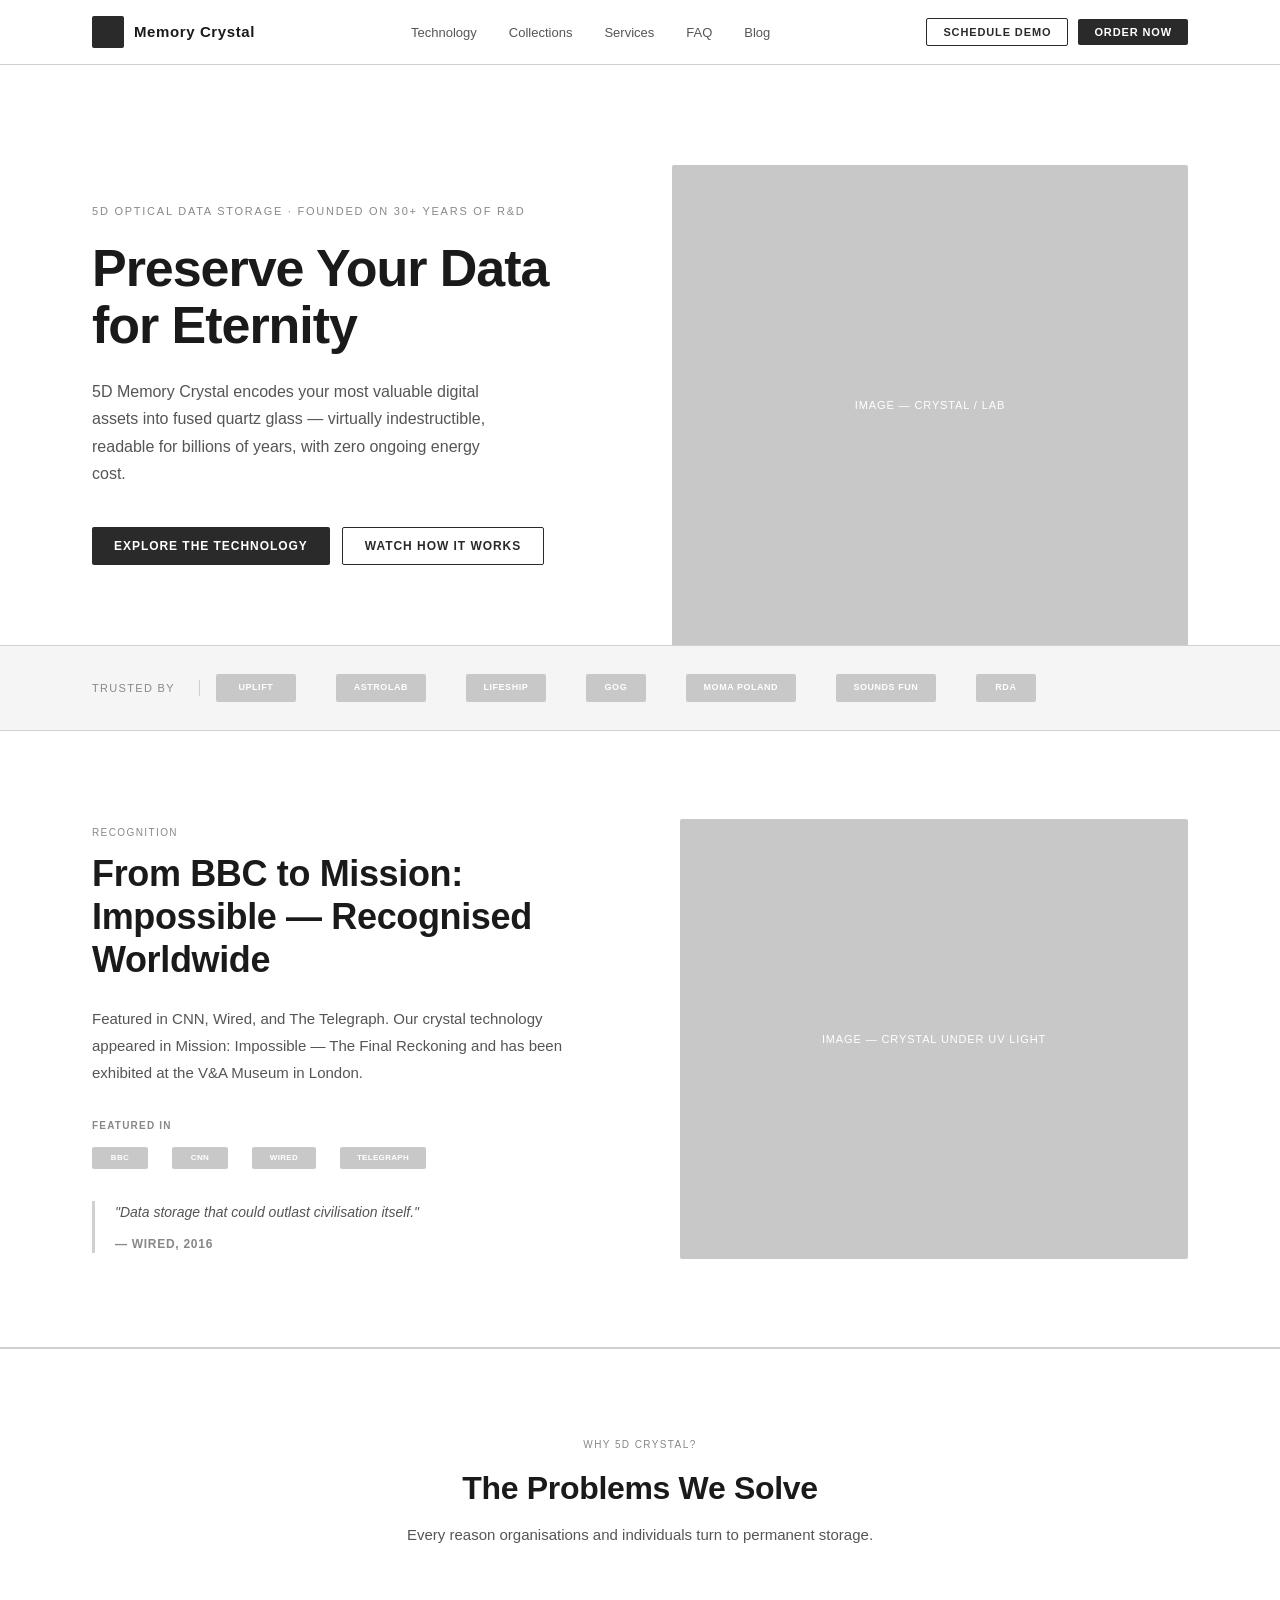
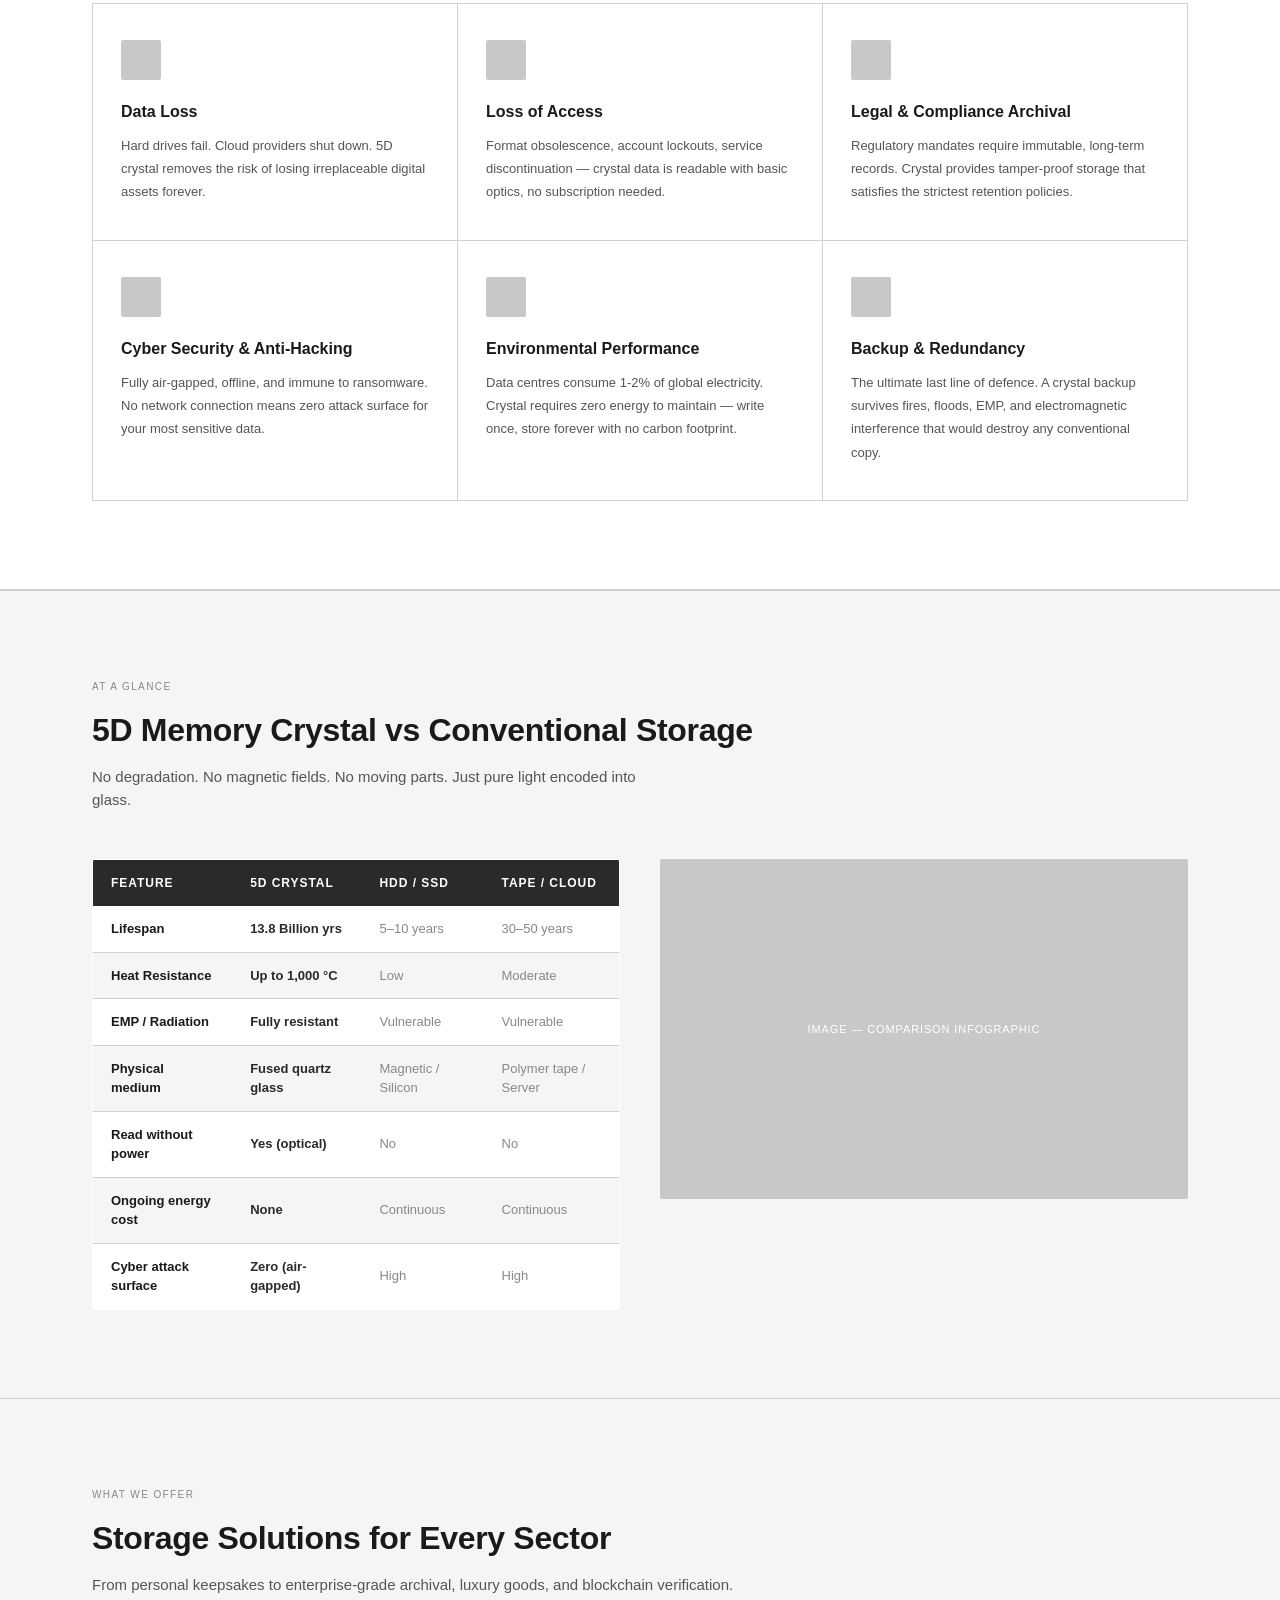
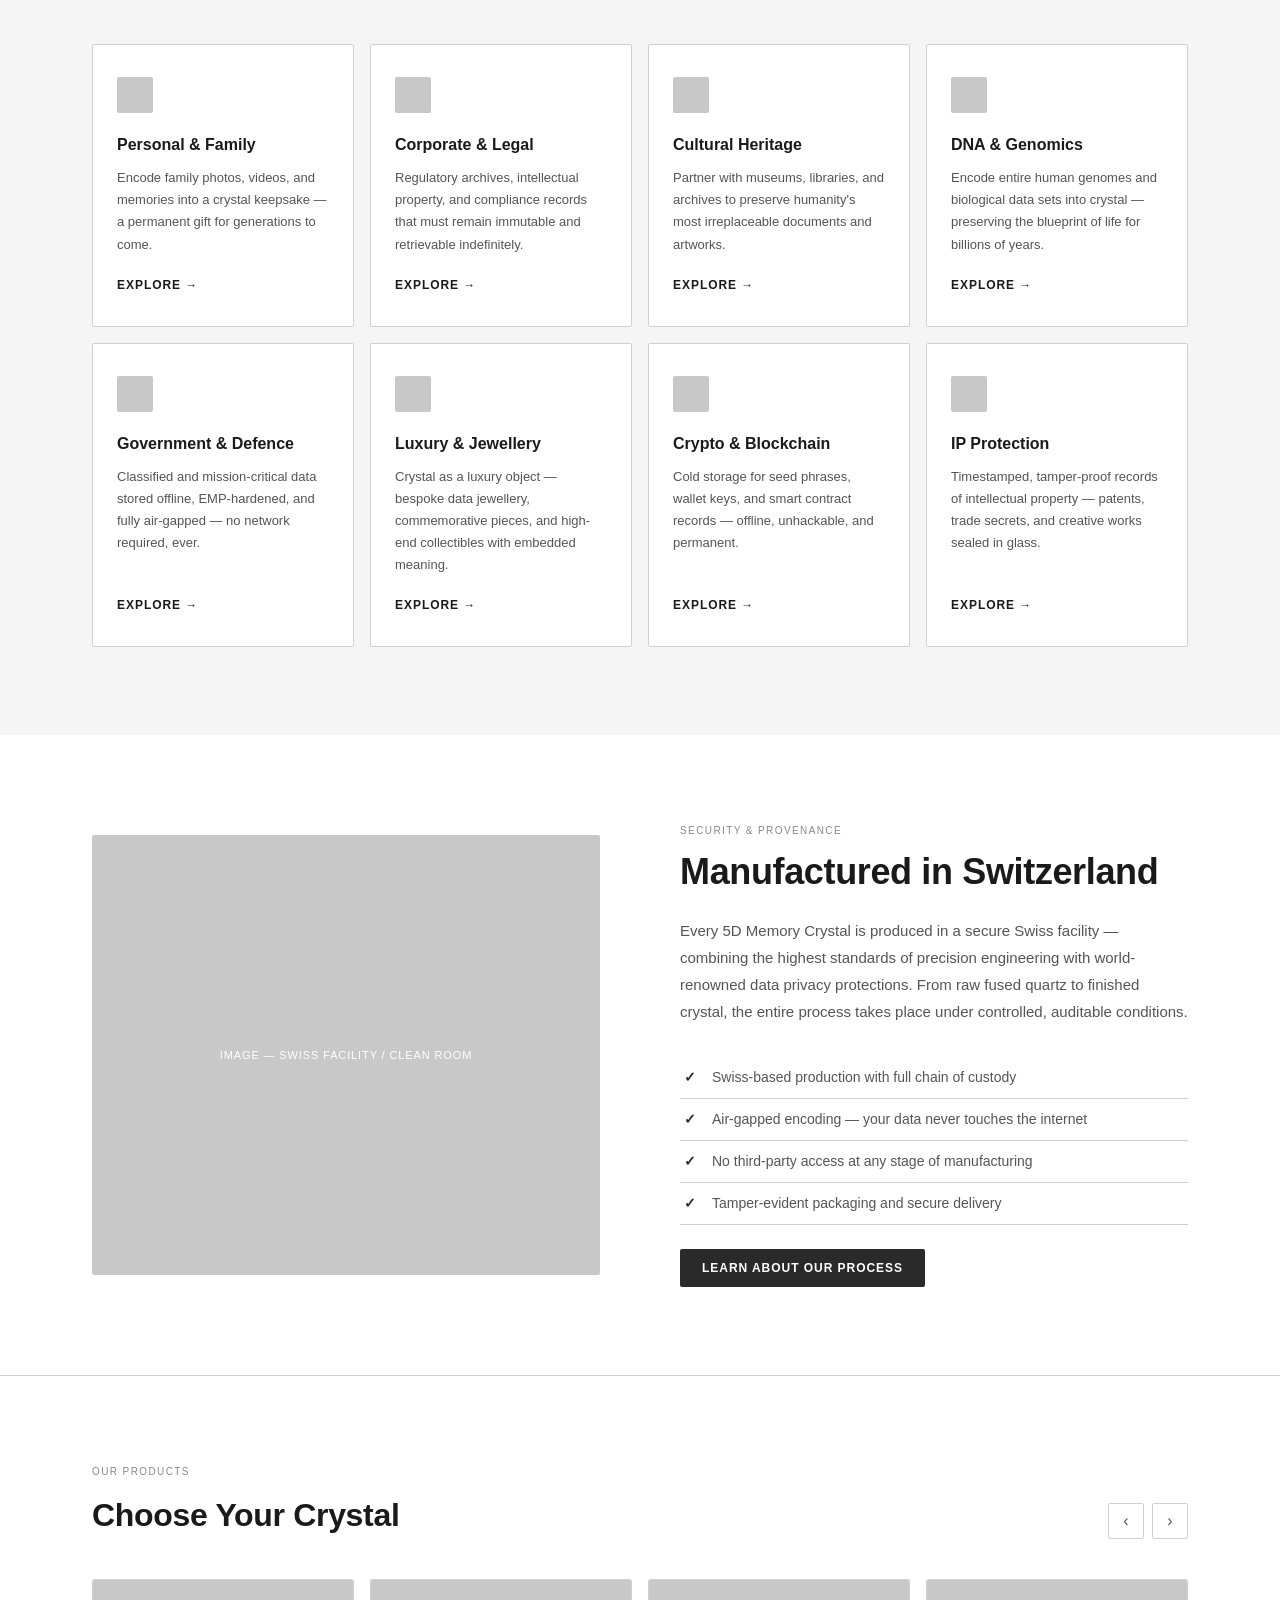
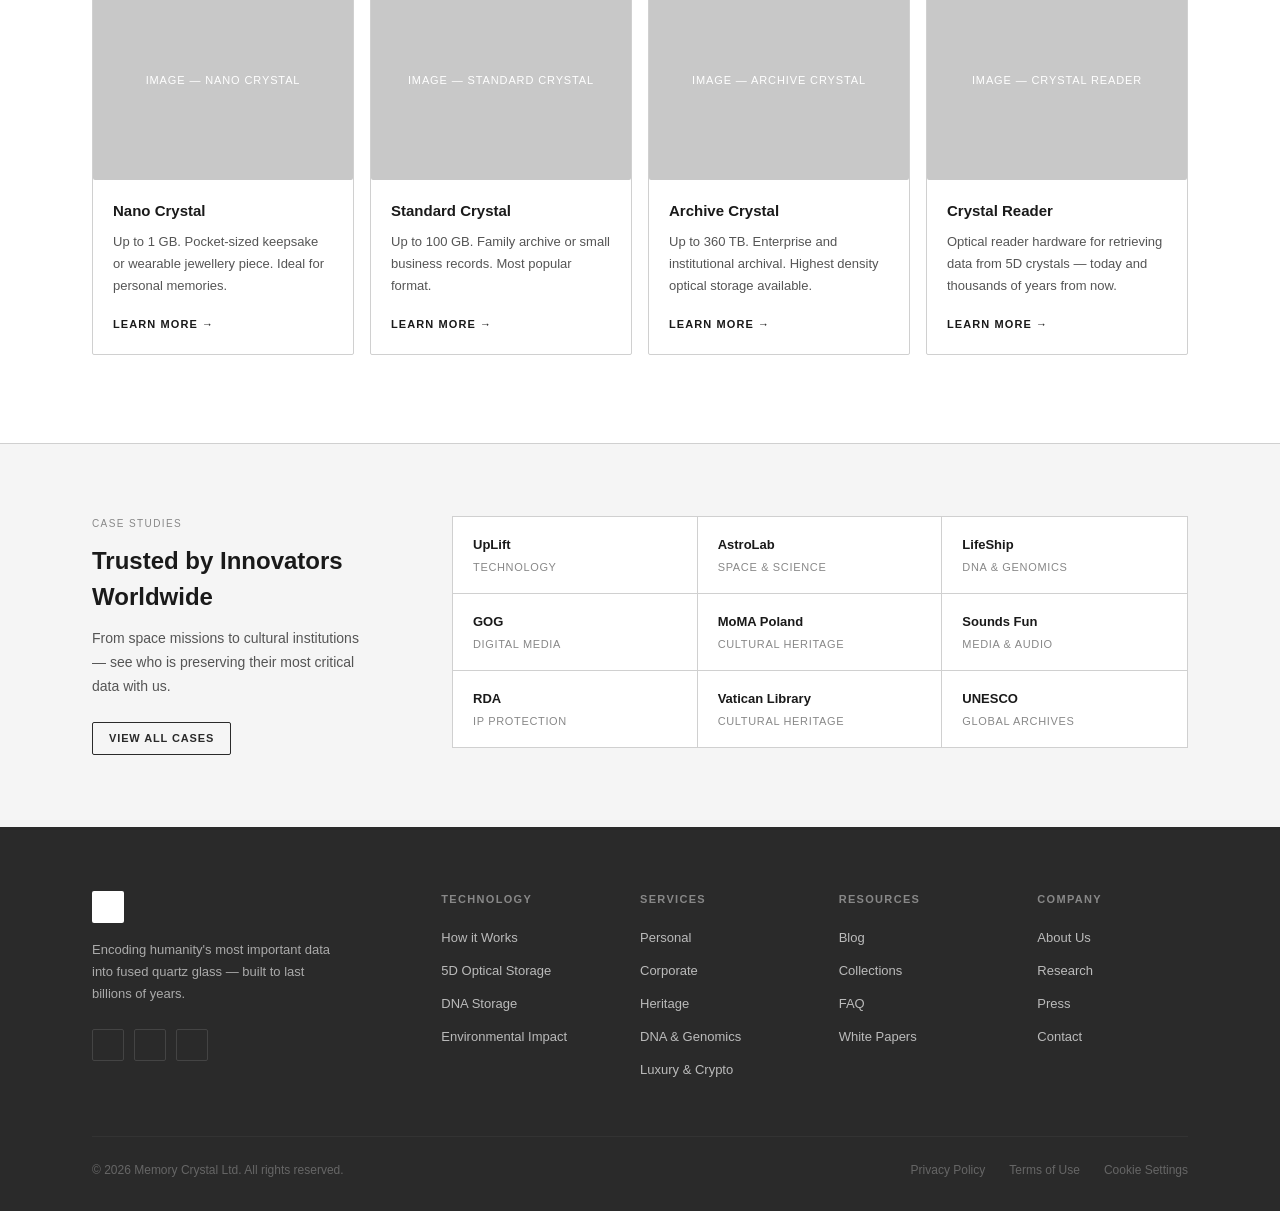
==== index.html @ 84cfec2b "Initial wireframe site for Memory Crystal 6-page static wireframe site with shared CSS: - Homepage (" ====
<!DOCTYPE html>
<html lang="en">
<head>
  <meta charset="UTF-8" />
  <meta name="viewport" content="width=device-width, initial-scale=1.0" />
  <title>Memory Crystal — Preserve Your Data for Eternity</title>
  <link rel="stylesheet" href="styles.css" />
</head>
<body>

<!-- ════════════════════════════════════════════════
  NAVIGATION
════════════════════════════════════════════════ -->
<nav>
  <div class="container">
    <div class="nav-inner">
      <a class="nav-logo" href="index.html">
        <div class="nav-logo-box"></div>
        <span class="nav-logo-text">Memory Crystal</span>
      </a>
      <ul class="nav-links">
        <li><a href="technology.html">Technology</a></li>
        <li><a href="collections.html">Collections</a></li>
        <li><a href="services.html">Services</a></li>
        <li><a href="faq.html">FAQ</a></li>
        <li><a href="blog.html">Blog</a></li>
      </ul>
      <div class="nav-actions">
        <button class="btn btn-ghost btn-sm">Schedule Demo</button>
        <button class="btn btn-dark btn-sm">Order Now</button>
      </div>
    </div>
  </div>
</nav>


<!-- ════════════════════════════════════════════════
  HERO
════════════════════════════════════════════════ -->
<section class="hero">
  <div class="container">
    <div class="hero-inner">
      <div class="hero-content">
        <p class="hero-eyebrow">5D Optical Data Storage · Founded on 30+ years of R&D</p>
        <h1 class="hero-headline">Preserve Your Data<br>for Eternity</h1>
        <p class="hero-sub">
          5D Memory Crystal encodes your most valuable digital assets into fused quartz glass — virtually indestructible, readable for billions of years, with zero ongoing energy cost.
        </p>
        <div class="hero-ctas">
          <a class="btn btn-dark" href="technology.html">Explore the Technology</a>
          <button class="btn btn-ghost">Watch How It Works</button>
        </div>
      </div>
      <div class="img-ph hero-image">IMAGE — Crystal / Lab</div>
    </div>
  </div>
</section>


<!-- ════════════════════════════════════════════════
  TRUSTED BY / CLIENT LOGOS
════════════════════════════════════════════════ -->
<div class="logos-strip">
  <div class="container">
    <div class="logos-inner">
      <span class="logos-label">Trusted by</span>
      <div class="logos-row">
        <div class="logo-ph" style="width:80px">UpLift</div>
        <div class="logo-ph" style="width:90px">AstroLab</div>
        <div class="logo-ph" style="width:80px">LifeShip</div>
        <div class="logo-ph" style="width:60px">GOG</div>
        <div class="logo-ph" style="width:110px">MoMA Poland</div>
        <div class="logo-ph" style="width:100px">Sounds Fun</div>
        <div class="logo-ph" style="width:60px">RDA</div>
      </div>
    </div>
  </div>
</div>


<!-- ════════════════════════════════════════════════
  PRESS + RECOGNITION
════════════════════════════════════════════════ -->
<section class="press">
  <div class="container">
    <div class="press-inner">
      <div>
        <p class="section-tag">Recognition</p>
        <h2 class="press-headline">From BBC to Mission: Impossible — Recognised Worldwide</h2>
        <p class="press-body">
          Featured in CNN, Wired, and The Telegraph. Our crystal technology appeared in Mission: Impossible — The Final Reckoning and has been exhibited at the V&A Museum in London.
        </p>
        <p class="label" style="margin-bottom:14px;">Featured in</p>
        <div class="press-logos-row">
          <div class="press-logo-ph" style="width:56px">BBC</div>
          <div class="press-logo-ph" style="width:56px">CNN</div>
          <div class="press-logo-ph" style="width:64px">Wired</div>
          <div class="press-logo-ph" style="width:86px">Telegraph</div>
        </div>
        <div class="quote-block">
          <p class="quote-text">"Data storage that could outlast civilisation itself."</p>
          <p class="quote-author">— Wired, 2016</p>
        </div>
      </div>
      <div class="img-ph press-image">IMAGE — Crystal under UV light</div>
    </div>
  </div>
</section>

<hr class="divider" />


<!-- ════════════════════════════════════════════════
  WHY 5D CRYSTAL — REASONS / PAIN POINTS
════════════════════════════════════════════════ -->
<section class="why">
  <div class="container">
    <div class="why-header">
      <p class="section-tag">Why 5D Crystal?</p>
      <h2 class="why-headline">The Problems We Solve</h2>
      <p class="why-sub">Every reason organisations and individuals turn to permanent storage.</p>
    </div>
    <div class="reasons-grid">
      <div class="reason-card">
        <div class="reason-icon"></div>
        <h3 class="reason-title">Data Loss</h3>
        <p class="reason-text">Hard drives fail. Cloud providers shut down. 5D crystal removes the risk of losing irreplaceable digital assets forever.</p>
      </div>
      <div class="reason-card">
        <div class="reason-icon"></div>
        <h3 class="reason-title">Loss of Access</h3>
        <p class="reason-text">Format obsolescence, account lockouts, service discontinuation — crystal data is readable with basic optics, no subscription needed.</p>
      </div>
      <div class="reason-card">
        <div class="reason-icon"></div>
        <h3 class="reason-title">Legal & Compliance Archival</h3>
        <p class="reason-text">Regulatory mandates require immutable, long-term records. Crystal provides tamper-proof storage that satisfies the strictest retention policies.</p>
      </div>
      <div class="reason-card">
        <div class="reason-icon"></div>
        <h3 class="reason-title">Cyber Security & Anti-Hacking</h3>
        <p class="reason-text">Fully air-gapped, offline, and immune to ransomware. No network connection means zero attack surface for your most sensitive data.</p>
      </div>
      <div class="reason-card">
        <div class="reason-icon"></div>
        <h3 class="reason-title">Environmental Performance</h3>
        <p class="reason-text">Data centres consume 1-2% of global electricity. Crystal requires zero energy to maintain — write once, store forever with no carbon footprint.</p>
      </div>
      <div class="reason-card">
        <div class="reason-icon"></div>
        <h3 class="reason-title">Backup & Redundancy</h3>
        <p class="reason-text">The ultimate last line of defence. A crystal backup survives fires, floods, EMP, and electromagnetic interference that would destroy any conventional copy.</p>
      </div>
    </div>
  </div>
</section>

<hr class="divider" />


<!-- ════════════════════════════════════════════════
  COMPARISON TABLE
════════════════════════════════════════════════ -->
<section class="comparison">
  <div class="container">
    <div class="comparison-header">
      <p class="section-tag">At a Glance</p>
      <h2 class="comparison-title">5D Memory Crystal vs Conventional Storage</h2>
      <p class="comparison-sub">No degradation. No magnetic fields. No moving parts. Just pure light encoded into glass.</p>
    </div>
    <div class="comparison-inner">
      <table>
        <thead>
          <tr>
            <th>Feature</th>
            <th>5D Crystal</th>
            <th>HDD / SSD</th>
            <th>Tape / Cloud</th>
          </tr>
        </thead>
        <tbody>
          <tr>
            <td>Lifespan</td>
            <td class="check">13.8 Billion yrs</td>
            <td class="cross">5–10 years</td>
            <td class="cross">30–50 years</td>
          </tr>
          <tr>
            <td>Heat Resistance</td>
            <td class="check">Up to 1,000 °C</td>
            <td class="cross">Low</td>
            <td class="cross">Moderate</td>
          </tr>
          <tr>
            <td>EMP / Radiation</td>
            <td class="check">Fully resistant</td>
            <td class="cross">Vulnerable</td>
            <td class="cross">Vulnerable</td>
          </tr>
          <tr>
            <td>Physical medium</td>
            <td class="check">Fused quartz glass</td>
            <td class="cross">Magnetic / Silicon</td>
            <td class="cross">Polymer tape / Server</td>
          </tr>
          <tr>
            <td>Read without power</td>
            <td class="check">Yes (optical)</td>
            <td class="cross">No</td>
            <td class="cross">No</td>
          </tr>
          <tr>
            <td>Ongoing energy cost</td>
            <td class="check">None</td>
            <td class="cross">Continuous</td>
            <td class="cross">Continuous</td>
          </tr>
          <tr>
            <td>Cyber attack surface</td>
            <td class="check">Zero (air-gapped)</td>
            <td class="cross">High</td>
            <td class="cross">High</td>
          </tr>
        </tbody>
      </table>
      <div class="img-ph comparison-image">IMAGE — Comparison infographic</div>
    </div>
  </div>
</section>


<!-- ════════════════════════════════════════════════
  SERVICES / SECTORS
════════════════════════════════════════════════ -->
<section class="services">
  <div class="container">
    <div class="services-header">
      <p class="section-tag">What we offer</p>
      <h2 class="services-headline">Storage Solutions for Every Sector</h2>
      <p class="services-sub">From personal keepsakes to enterprise-grade archival, luxury goods, and blockchain verification.</p>
    </div>
    <div class="services-grid">
      <div class="service-card">
        <div>
          <div class="service-icon"></div>
          <h3 class="service-title">Personal & Family</h3>
          <p class="service-text">Encode family photos, videos, and memories into a crystal keepsake — a permanent gift for generations to come.</p>
        </div>
        <a class="service-link" href="services.html">Explore</a>
      </div>
      <div class="service-card">
        <div>
          <div class="service-icon"></div>
          <h3 class="service-title">Corporate & Legal</h3>
          <p class="service-text">Regulatory archives, intellectual property, and compliance records that must remain immutable and retrievable indefinitely.</p>
        </div>
        <a class="service-link" href="services.html">Explore</a>
      </div>
      <div class="service-card">
        <div>
          <div class="service-icon"></div>
          <h3 class="service-title">Cultural Heritage</h3>
          <p class="service-text">Partner with museums, libraries, and archives to preserve humanity's most irreplaceable documents and artworks.</p>
        </div>
        <a class="service-link" href="services.html">Explore</a>
      </div>
      <div class="service-card">
        <div>
          <div class="service-icon"></div>
          <h3 class="service-title">DNA & Genomics</h3>
          <p class="service-text">Encode entire human genomes and biological data sets into crystal — preserving the blueprint of life for billions of years.</p>
        </div>
        <a class="service-link" href="services.html">Explore</a>
      </div>
      <div class="service-card">
        <div>
          <div class="service-icon"></div>
          <h3 class="service-title">Government & Defence</h3>
          <p class="service-text">Classified and mission-critical data stored offline, EMP-hardened, and fully air-gapped — no network required, ever.</p>
        </div>
        <a class="service-link" href="services.html">Explore</a>
      </div>
      <div class="service-card">
        <div>
          <div class="service-icon"></div>
          <h3 class="service-title">Luxury & Jewellery</h3>
          <p class="service-text">Crystal as a luxury object — bespoke data jewellery, commemorative pieces, and high-end collectibles with embedded meaning.</p>
        </div>
        <a class="service-link" href="services.html">Explore</a>
      </div>
      <div class="service-card">
        <div>
          <div class="service-icon"></div>
          <h3 class="service-title">Crypto & Blockchain</h3>
          <p class="service-text">Cold storage for seed phrases, wallet keys, and smart contract records — offline, unhackable, and permanent.</p>
        </div>
        <a class="service-link" href="services.html">Explore</a>
      </div>
      <div class="service-card">
        <div>
          <div class="service-icon"></div>
          <h3 class="service-title">IP Protection</h3>
          <p class="service-text">Timestamped, tamper-proof records of intellectual property — patents, trade secrets, and creative works sealed in glass.</p>
        </div>
        <a class="service-link" href="services.html">Explore</a>
      </div>
    </div>
  </div>
</section>


<!-- ════════════════════════════════════════════════
  SECURITY & SWISS MANUFACTURING
════════════════════════════════════════════════ -->
<section class="press">
  <div class="container">
    <div class="press-inner">
      <div class="img-ph press-image">IMAGE — Swiss facility / clean room</div>
      <div>
        <p class="section-tag">Security & Provenance</p>
        <h2 class="press-headline">Manufactured in Switzerland</h2>
        <p class="press-body">
          Every 5D Memory Crystal is produced in a secure Swiss facility — combining the highest standards of precision engineering with world-renowned data privacy protections. From raw fused quartz to finished crystal, the entire process takes place under controlled, auditable conditions.
        </p>
        <ul class="feature-list">
          <li>Swiss-based production with full chain of custody</li>
          <li>Air-gapped encoding — your data never touches the internet</li>
          <li>No third-party access at any stage of manufacturing</li>
          <li>Tamper-evident packaging and secure delivery</li>
        </ul>
        <a class="btn btn-dark" href="technology.html">Learn About Our Process</a>
      </div>
    </div>
  </div>
</section>


<!-- ════════════════════════════════════════════════
  PRODUCTS CAROUSEL
════════════════════════════════════════════════ -->
<section class="products">
  <div class="container">
    <div class="products-header">
      <div>
        <p class="section-tag">Our Products</p>
        <h2 class="products-headline">Choose Your Crystal</h2>
      </div>
      <div class="products-nav">
        <div class="carousel-btn">&#8249;</div>
        <div class="carousel-btn">&#8250;</div>
      </div>
    </div>
    <div class="products-grid">
      <div class="product-card">
        <div class="img-ph product-img">IMAGE — Nano Crystal</div>
        <div class="product-info">
          <p class="product-name">Nano Crystal</p>
          <p class="product-desc">Up to 1 GB. Pocket-sized keepsake or wearable jewellery piece. Ideal for personal memories.</p>
          <a class="product-link" href="#">Learn more</a>
        </div>
      </div>
      <div class="product-card">
        <div class="img-ph product-img">IMAGE — Standard Crystal</div>
        <div class="product-info">
          <p class="product-name">Standard Crystal</p>
          <p class="product-desc">Up to 100 GB. Family archive or small business records. Most popular format.</p>
          <a class="product-link" href="#">Learn more</a>
        </div>
      </div>
      <div class="product-card">
        <div class="img-ph product-img">IMAGE — Archive Crystal</div>
        <div class="product-info">
          <p class="product-name">Archive Crystal</p>
          <p class="product-desc">Up to 360 TB. Enterprise and institutional archival. Highest density optical storage available.</p>
          <a class="product-link" href="#">Learn more</a>
        </div>
      </div>
      <div class="product-card">
        <div class="img-ph product-img">IMAGE — Crystal Reader</div>
        <div class="product-info">
          <p class="product-name">Crystal Reader</p>
          <p class="product-desc">Optical reader hardware for retrieving data from 5D crystals — today and thousands of years from now.</p>
          <a class="product-link" href="#">Learn more</a>
        </div>
      </div>
    </div>
  </div>
</section>


<!-- ════════════════════════════════════════════════
  CASE STUDIES / CLIENTS
════════════════════════════════════════════════ -->
<section class="cases">
  <div class="container">
    <div class="cases-inner">
      <div>
        <p class="section-tag">Case Studies</p>
        <h2 class="cases-title">Trusted by Innovators Worldwide</h2>
        <p class="cases-sub">From space missions to cultural institutions — see who is preserving their most critical data with us.</p>
        <a class="btn btn-ghost btn-sm" href="collections.html">View All Cases</a>
      </div>
      <div class="cases-list">
        <div class="case-item"><p class="case-name">UpLift</p><p class="case-type">Technology</p></div>
        <div class="case-item"><p class="case-name">AstroLab</p><p class="case-type">Space & Science</p></div>
        <div class="case-item"><p class="case-name">LifeShip</p><p class="case-type">DNA & Genomics</p></div>
        <div class="case-item"><p class="case-name">GOG</p><p class="case-type">Digital Media</p></div>
        <div class="case-item"><p class="case-name">MoMA Poland</p><p class="case-type">Cultural Heritage</p></div>
        <div class="case-item"><p class="case-name">Sounds Fun</p><p class="case-type">Media & Audio</p></div>
        <div class="case-item"><p class="case-name">RDA</p><p class="case-type">IP Protection</p></div>
        <div class="case-item"><p class="case-name">Vatican Library</p><p class="case-type">Cultural Heritage</p></div>
        <div class="case-item"><p class="case-name">UNESCO</p><p class="case-type">Global Archives</p></div>
      </div>
    </div>
  </div>
</section>


<!-- ════════════════════════════════════════════════
  FOOTER
════════════════════════════════════════════════ -->
<footer>
  <div class="container">
    <div class="footer-top">
      <div>
        <div class="footer-logo-box"></div>
        <p class="footer-tagline">Encoding humanity's most important data into fused quartz glass — built to last billions of years.</p>
        <div class="footer-socials">
          <div class="social-icon"></div>
          <div class="social-icon"></div>
          <div class="social-icon"></div>
        </div>
      </div>
      <div>
        <p class="footer-col-title">Technology</p>
        <ul class="footer-links">
          <li><a href="technology.html">How it Works</a></li>
          <li><a href="technology.html">5D Optical Storage</a></li>
          <li><a href="technology.html">DNA Storage</a></li>
          <li><a href="technology.html">Environmental Impact</a></li>
        </ul>
      </div>
      <div>
        <p class="footer-col-title">Services</p>
        <ul class="footer-links">
          <li><a href="services.html">Personal</a></li>
          <li><a href="services.html">Corporate</a></li>
          <li><a href="services.html">Heritage</a></li>
          <li><a href="services.html">DNA & Genomics</a></li>
          <li><a href="services.html">Luxury & Crypto</a></li>
        </ul>
      </div>
      <div>
        <p class="footer-col-title">Resources</p>
        <ul class="footer-links">
          <li><a href="blog.html">Blog</a></li>
          <li><a href="collections.html">Collections</a></li>
          <li><a href="faq.html">FAQ</a></li>
          <li><a href="#">White Papers</a></li>
        </ul>
      </div>
      <div>
        <p class="footer-col-title">Company</p>
        <ul class="footer-links">
          <li><a href="#">About Us</a></li>
          <li><a href="#">Research</a></li>
          <li><a href="#">Press</a></li>
          <li><a href="#">Contact</a></li>
        </ul>
      </div>
    </div>
    <div class="footer-bottom">
      <p class="footer-copy">&copy; 2026 Memory Crystal Ltd. All rights reserved.</p>
      <div class="footer-legal">
        <a href="#">Privacy Policy</a>
        <a href="#">Terms of Use</a>
        <a href="#">Cookie Settings</a>
      </div>
    </div>
  </div>
</footer>

</body>
</html>
---- styles.css ----
/* ═══════════════════════════════════════════
   MEMORY CRYSTAL — WIREFRAME STYLES
   Shared across all wireframe pages
═══════════════════════════════════════════ */

*, *::before, *::after { box-sizing: border-box; margin: 0; padding: 0; }

:root {
  --white:   #ffffff;
  --bg:      #f5f5f5;
  --border:  #d0d0d0;
  --placeholder: #c8c8c8;
  --text-dark:   #1a1a1a;
  --text-mid:    #555555;
  --text-light:  #888888;
  --accent:      #2a2a2a;
}

body {
  font-family: 'Helvetica Neue', Arial, sans-serif;
  background: var(--bg);
  color: var(--text-dark);
  font-size: 14px;
  line-height: 1.5;
}

/* ── UTILITY ── */
.container   { max-width: 1160px; margin: 0 auto; padding: 0 32px; }
.label       { font-size: 10px; letter-spacing: .12em; text-transform: uppercase; color: var(--text-light); font-weight: 600; }
.section-tag { font-size: 10px; letter-spacing: .14em; text-transform: uppercase; color: var(--text-light); margin-bottom: 12px; }
.divider     { border: none; border-top: 1px solid var(--border); margin: 0; }

/* ── PLACEHOLDER ── */
.img-ph {
  background: var(--placeholder);
  display: flex; align-items: center; justify-content: center;
  color: var(--white);
  font-size: 11px;
  letter-spacing: .08em;
  text-transform: uppercase;
  border-radius: 2px;
}

/* ── BUTTONS ── */
.btn {
  display: inline-block;
  padding: 10px 22px;
  font-size: 12px;
  letter-spacing: .08em;
  text-transform: uppercase;
  font-weight: 600;
  border-radius: 2px;
  cursor: pointer;
  border: none;
  text-decoration: none;
}
.btn-dark  { background: var(--accent); color: var(--white); }
.btn-ghost { background: transparent; color: var(--accent); border: 1.5px solid var(--accent); }
.btn-sm    { padding: 7px 16px; font-size: 11px; }
.btn-white { background: var(--white); color: var(--accent); }

/* ═══════════════════════════════════════════
   NAVIGATION
═══════════════════════════════════════════ */
nav {
  background: var(--white);
  border-bottom: 1px solid var(--border);
  position: sticky; top: 0; z-index: 100;
}
.nav-inner {
  display: flex; align-items: center; justify-content: space-between;
  height: 64px;
}
.nav-logo {
  display: flex; align-items: center; gap: 10px;
  text-decoration: none; color: var(--text-dark);
}
.nav-logo-box {
  width: 32px; height: 32px;
  background: var(--accent);
  border-radius: 2px;
}
.nav-logo-text {
  font-size: 15px; font-weight: 700; letter-spacing: .04em;
  color: var(--text-dark);
}
.nav-links {
  display: flex; gap: 32px; list-style: none;
}
.nav-links a {
  text-decoration: none; color: var(--text-mid);
  font-size: 13px; font-weight: 500;
}
.nav-links a.active {
  color: var(--text-dark); font-weight: 700;
}
.nav-actions { display: flex; gap: 10px; align-items: center; }

/* ═══════════════════════════════════════════
   HERO
═══════════════════════════════════════════ */
.hero {
  background: var(--white);
  padding: 100px 0 0;
  overflow: hidden;
}
.hero-inner {
  display: grid; grid-template-columns: 1fr 1fr;
  align-items: end; gap: 64px;
}
.hero-content { padding-bottom: 80px; }
.hero-eyebrow {
  font-size: 11px; letter-spacing: .16em; text-transform: uppercase;
  color: var(--text-light); margin-bottom: 20px;
}
.hero-headline {
  font-size: 52px; font-weight: 700; line-height: 1.1;
  color: var(--text-dark); margin-bottom: 24px;
  letter-spacing: -.02em;
}
.hero-sub {
  font-size: 16px; color: var(--text-mid); max-width: 420px;
  line-height: 1.7; margin-bottom: 40px;
}
.hero-ctas { display: flex; gap: 12px; flex-wrap: wrap; }
.hero-image { height: 480px; border-radius: 2px 2px 0 0; }

/* ── PAGE HERO (subpages) ── */
.page-hero {
  background: var(--white);
  padding: 80px 0;
  border-bottom: 1px solid var(--border);
}
.page-hero-content { max-width: 640px; }
.page-hero .hero-headline { font-size: 44px; margin-bottom: 20px; }
.page-hero .hero-sub { margin-bottom: 0; }

/* ═══════════════════════════════════════════
   CLIENT LOGOS STRIP
═══════════════════════════════════════════ */
.logos-strip {
  background: var(--bg); border-top: 1px solid var(--border);
  border-bottom: 1px solid var(--border); padding: 28px 0;
}
.logos-inner {
  display: flex; align-items: center; gap: 16px;
}
.logos-label {
  white-space: nowrap; flex-shrink: 0;
  font-size: 11px; letter-spacing: .12em; text-transform: uppercase;
  color: var(--text-light); padding-right: 24px;
  border-right: 1px solid var(--border);
}
.logos-row {
  display: flex; align-items: center; gap: 40px; overflow: hidden;
}
.logo-ph {
  height: 28px; border-radius: 2px;
  background: var(--placeholder); flex-shrink: 0;
  padding: 0 12px;
  display: flex; align-items: center; justify-content: center;
  font-size: 9px; font-weight: 700; letter-spacing: .06em;
  text-transform: uppercase; color: var(--white);
}

/* ═══════════════════════════════════════════
   PRESS / TESTIMONIAL
═══════════════════════════════════════════ */
.press {
  background: var(--white); padding: 88px 0;
}
.press-inner {
  display: grid; grid-template-columns: 1fr 1fr; gap: 80px; align-items: center;
}
.press-headline {
  font-size: 36px; font-weight: 700; line-height: 1.2;
  margin-bottom: 24px; letter-spacing: -.01em;
}
.press-body { color: var(--text-mid); font-size: 15px; line-height: 1.8; margin-bottom: 32px; }
.press-logos-row {
  display: flex; gap: 24px; align-items: center; margin-bottom: 32px;
}
.press-logo-ph {
  height: 22px; border-radius: 2px;
  background: var(--placeholder);
  padding: 0 10px;
  display: flex; align-items: center; justify-content: center;
  font-size: 8px; font-weight: 700; letter-spacing: .04em;
  text-transform: uppercase; color: var(--white);
}
.quote-block {
  border-left: 3px solid var(--border); padding-left: 20px; margin-top: 8px;
}
.quote-text {
  font-size: 14px; color: var(--text-mid); font-style: italic; line-height: 1.7;
  margin-bottom: 10px;
}
.quote-author { font-size: 12px; color: var(--text-light); font-weight: 600; letter-spacing: .06em; text-transform: uppercase; }
.press-image { height: 440px; }

/* ═══════════════════════════════════════════
   COMPARISON TABLE
═══════════════════════════════════════════ */
.comparison {
  background: var(--bg); padding: 88px 0;
  border-top: 1px solid var(--border);
}
.comparison-header { margin-bottom: 48px; }
.comparison-title {
  font-size: 32px; font-weight: 700; letter-spacing: -.01em; margin-bottom: 12px;
}
.comparison-sub { color: var(--text-mid); font-size: 15px; max-width: 560px; }
.comparison-inner {
  display: grid; grid-template-columns: 1fr 1fr; gap: 40px; align-items: start;
}
table {
  width: 100%; border-collapse: collapse; background: var(--white);
  border: 1px solid var(--border); border-radius: 2px; overflow: hidden;
}
thead tr { background: var(--accent); }
thead th {
  padding: 14px 18px; text-align: left; color: var(--white);
  font-size: 12px; letter-spacing: .08em; text-transform: uppercase; font-weight: 600;
}
tbody tr:nth-child(even) { background: var(--bg); }
tbody tr:hover { background: #ececec; }
td {
  padding: 13px 18px; font-size: 13px; color: var(--text-mid);
  border-bottom: 1px solid var(--border);
}
td:first-child { font-weight: 600; color: var(--text-dark); }
.check { color: #2a2a2a; font-weight: 700; }
.cross { color: var(--text-light); }
.comparison-image { height: 340px; }

/* ═══════════════════════════════════════════
   VALUE PROPS GRID
═══════════════════════════════════════════ */
.why {
  background: var(--white); padding: 88px 0;
  border-top: 1px solid var(--border);
}
.why-header { text-align: center; margin-bottom: 56px; }
.why-headline { font-size: 32px; font-weight: 700; letter-spacing: -.01em; margin-bottom: 12px; }
.why-sub { color: var(--text-mid); font-size: 15px; }
.why-grid { display: grid; grid-template-columns: repeat(3, 1fr); gap: 1px; background: var(--border); border: 1px solid var(--border); }
.why-grid.cols-2 { grid-template-columns: repeat(2, 1fr); }
.why-card {
  background: var(--white); padding: 40px 32px;
}
.why-icon {
  width: 44px; height: 44px; background: var(--placeholder);
  border-radius: 2px; margin-bottom: 24px;
}
.why-card-title { font-size: 17px; font-weight: 700; margin-bottom: 12px; }
.why-card-text { color: var(--text-mid); font-size: 14px; line-height: 1.8; }

/* ═══════════════════════════════════════════
   CTA BAND
═══════════════════════════════════════════ */
.cta-band {
  background: var(--accent); padding: 72px 0;
}
.cta-inner {
  display: flex; align-items: center; justify-content: space-between; gap: 40px;
}
.cta-headline {
  font-size: 30px; font-weight: 700; color: var(--white);
  letter-spacing: -.01em; max-width: 520px;
}
.cta-sub { color: #aaaaaa; font-size: 14px; margin-top: 10px; max-width: 480px; line-height: 1.7; }

/* ═══════════════════════════════════════════
   SERVICES / WHAT WE OFFER
═══════════════════════════════════════════ */
.services {
  background: var(--bg); padding: 88px 0;
  border-top: 1px solid var(--border);
}
.services-header { margin-bottom: 48px; }
.services-headline { font-size: 32px; font-weight: 700; letter-spacing: -.01em; margin-bottom: 12px; }
.services-sub { color: var(--text-mid); font-size: 15px; }
.services-grid { display: grid; grid-template-columns: repeat(4, 1fr); gap: 16px; }
.service-card {
  background: var(--white); border: 1px solid var(--border);
  padding: 32px 24px; border-radius: 2px;
  display: flex; flex-direction: column; justify-content: space-between;
  min-height: 260px;
}
.service-icon { width: 36px; height: 36px; background: var(--placeholder); border-radius: 2px; margin-bottom: 20px; }
.service-title { font-size: 16px; font-weight: 700; margin-bottom: 10px; }
.service-text { color: var(--text-mid); font-size: 13px; line-height: 1.7; flex-grow: 1; margin-bottom: 20px; }
.service-link { font-size: 12px; font-weight: 600; letter-spacing: .08em; text-transform: uppercase; color: var(--text-dark); text-decoration: none; }
.service-link::after { content: ' \2192'; }

/* ═══════════════════════════════════════════
   PRODUCTS CAROUSEL
═══════════════════════════════════════════ */
.products {
  background: var(--white); padding: 88px 0;
  border-top: 1px solid var(--border);
}
.products-header {
  display: flex; align-items: flex-end; justify-content: space-between;
  margin-bottom: 40px;
}
.products-headline { font-size: 32px; font-weight: 700; letter-spacing: -.01em; }
.products-nav { display: flex; gap: 8px; }
.carousel-btn {
  width: 36px; height: 36px; background: transparent; border: 1.5px solid var(--border);
  border-radius: 2px; display: flex; align-items: center; justify-content: center;
  cursor: pointer; color: var(--text-mid); font-size: 16px;
}
.products-grid { display: grid; grid-template-columns: repeat(4, 1fr); gap: 16px; }
.product-card {
  border: 1px solid var(--border); border-radius: 2px; overflow: hidden;
  background: var(--white);
}
.product-img { height: 200px; }
.product-info { padding: 20px; }
.product-name { font-size: 15px; font-weight: 700; margin-bottom: 8px; }
.product-desc { font-size: 13px; color: var(--text-mid); line-height: 1.7; margin-bottom: 16px; }
.product-link { font-size: 11px; font-weight: 600; letter-spacing: .1em; text-transform: uppercase; color: var(--text-dark); text-decoration: none; }
.product-link::after { content: ' \2192'; }

/* ═══════════════════════════════════════════
   CASE STUDIES LIST
═══════════════════════════════════════════ */
.cases {
  background: var(--bg); padding: 72px 0;
  border-top: 1px solid var(--border);
}
.cases-inner {
  display: grid; grid-template-columns: 280px 1fr; gap: 80px; align-items: start;
}
.cases-title { font-size: 24px; font-weight: 700; margin-bottom: 12px; }
.cases-sub { color: var(--text-mid); font-size: 14px; line-height: 1.7; margin-bottom: 24px; }
.cases-list {
  display: grid; grid-template-columns: repeat(3, 1fr); gap: 0; border: 1px solid var(--border);
}
.case-item {
  padding: 18px 20px; border-bottom: 1px solid var(--border); border-right: 1px solid var(--border);
  background: var(--white);
}
.case-item:nth-child(3n) { border-right: none; }
.case-item:nth-last-child(-n+3) { border-bottom: none; }
.case-name { font-size: 13px; font-weight: 600; color: var(--text-dark); }
.case-type { font-size: 11px; color: var(--text-light); margin-top: 4px; letter-spacing: .06em; text-transform: uppercase; }

/* ═══════════════════════════════════════════
   FOOTER
═══════════════════════════════════════════ */
footer {
  background: var(--accent); padding: 64px 0 32px; color: var(--white);
}
.footer-top {
  display: grid; grid-template-columns: 2fr 1fr 1fr 1fr 1fr;
  gap: 48px; margin-bottom: 56px;
}
.footer-logo-box {
  width: 32px; height: 32px; background: var(--white); border-radius: 2px; margin-bottom: 16px;
}
.footer-tagline { font-size: 13px; color: #aaaaaa; line-height: 1.7; max-width: 240px; margin-bottom: 24px; }
.footer-socials { display: flex; gap: 10px; }
.social-icon {
  width: 32px; height: 32px; border: 1px solid #444;
  border-radius: 2px; background: transparent;
}
.footer-col-title {
  font-size: 11px; letter-spacing: .12em; text-transform: uppercase;
  color: #888; font-weight: 600; margin-bottom: 20px;
}
.footer-links { list-style: none; display: flex; flex-direction: column; gap: 12px; }
.footer-links a { text-decoration: none; color: #bbbbbb; font-size: 13px; }
.footer-bottom {
  border-top: 1px solid #333; padding-top: 24px;
  display: flex; justify-content: space-between; align-items: center;
}
.footer-copy { font-size: 12px; color: #666; }
.footer-legal { display: flex; gap: 24px; }
.footer-legal a { font-size: 12px; color: #666; text-decoration: none; }

/* ═══════════════════════════════════════════
   SUBPAGE: GALLERY GRID
═══════════════════════════════════════════ */
.gallery { background: var(--white); padding: 88px 0; border-top: 1px solid var(--border); }
.gallery-header { margin-bottom: 48px; }
.gallery-headline { font-size: 32px; font-weight: 700; letter-spacing: -.01em; margin-bottom: 12px; }
.gallery-sub { color: var(--text-mid); font-size: 15px; }
.gallery-grid { display: grid; grid-template-columns: repeat(3, 1fr); gap: 16px; }
.gallery-card {
  border: 1px solid var(--border); border-radius: 2px; overflow: hidden;
  background: var(--white);
}
.gallery-img { height: 220px; }
.gallery-info { padding: 20px; }
.gallery-name { font-size: 15px; font-weight: 700; margin-bottom: 6px; }
.gallery-meta { font-size: 12px; color: var(--text-light); letter-spacing: .06em; text-transform: uppercase; }

/* ═══════════════════════════════════════════
   SUBPAGE: FAQ
═══════════════════════════════════════════ */
.faq { background: var(--white); padding: 88px 0; border-top: 1px solid var(--border); }
.faq-list { max-width: 760px; margin: 0 auto; }
.faq-item {
  border-bottom: 1px solid var(--border); padding: 28px 0;
}
.faq-item:first-child { border-top: 1px solid var(--border); }
.faq-q {
  font-size: 17px; font-weight: 700; color: var(--text-dark);
  margin-bottom: 14px;
  display: flex; justify-content: space-between; align-items: center;
}
.faq-q::after { content: '+'; font-size: 20px; color: var(--text-light); font-weight: 400; }
.faq-a { color: var(--text-mid); font-size: 14px; line-height: 1.8; }

/* ═══════════════════════════════════════════
   SUBPAGE: BLOG
═══════════════════════════════════════════ */
.blog { background: var(--white); padding: 88px 0; border-top: 1px solid var(--border); }
.blog-grid { display: grid; grid-template-columns: repeat(3, 1fr); gap: 24px; }
.blog-card {
  border: 1px solid var(--border); border-radius: 2px; overflow: hidden;
  background: var(--white);
}
.blog-img { height: 200px; }
.blog-info { padding: 24px; }
.blog-date { font-size: 11px; color: var(--text-light); letter-spacing: .08em; text-transform: uppercase; margin-bottom: 10px; }
.blog-title { font-size: 17px; font-weight: 700; color: var(--text-dark); margin-bottom: 10px; line-height: 1.4; }
.blog-excerpt { font-size: 13px; color: var(--text-mid); line-height: 1.7; margin-bottom: 16px; }
.blog-link { font-size: 11px; font-weight: 600; letter-spacing: .1em; text-transform: uppercase; color: var(--text-dark); text-decoration: none; }
.blog-link::after { content: ' \2192'; }

/* ═══════════════════════════════════════════
   SUBPAGE: PROCESS STEPS
═══════════════════════════════════════════ */
.process { background: var(--bg); padding: 88px 0; border-top: 1px solid var(--border); }
.process-header { text-align: center; margin-bottom: 56px; }
.process-headline { font-size: 32px; font-weight: 700; letter-spacing: -.01em; margin-bottom: 12px; }
.process-sub { color: var(--text-mid); font-size: 15px; }
.process-grid { display: grid; grid-template-columns: repeat(4, 1fr); gap: 24px; }
.process-step {
  background: var(--white); border: 1px solid var(--border);
  padding: 32px 24px; border-radius: 2px; text-align: center;
}
.process-num {
  width: 40px; height: 40px; background: var(--accent); color: var(--white);
  border-radius: 50%; display: flex; align-items: center; justify-content: center;
  font-size: 16px; font-weight: 700; margin: 0 auto 20px;
}
.process-step-title { font-size: 16px; font-weight: 700; margin-bottom: 10px; }
.process-step-text { font-size: 13px; color: var(--text-mid); line-height: 1.7; }

/* ═══════════════════════════════════════════
   SUBPAGE: SPLIT FEATURE SECTIONS
═══════════════════════════════════════════ */
.feature-split {
  padding: 88px 0;
  border-top: 1px solid var(--border);
}
.feature-split:nth-child(odd) { background: var(--white); }
.feature-split:nth-child(even) { background: var(--bg); }
.feature-split-inner {
  display: grid; grid-template-columns: 1fr 1fr; gap: 80px; align-items: center;
}
.feature-split-inner.reverse { direction: rtl; }
.feature-split-inner.reverse > * { direction: ltr; }
.feature-headline { font-size: 30px; font-weight: 700; line-height: 1.2; margin-bottom: 20px; letter-spacing: -.01em; }
.feature-body { color: var(--text-mid); font-size: 15px; line-height: 1.8; margin-bottom: 24px; }
.feature-image { height: 360px; }
.feature-list { list-style: none; margin-bottom: 24px; }
.feature-list li {
  padding: 10px 0; border-bottom: 1px solid var(--border);
  font-size: 14px; color: var(--text-mid);
  display: flex; align-items: center; gap: 12px;
}
.feature-list li::before {
  content: '\2713'; font-weight: 700; color: var(--accent);
  width: 20px; text-align: center; flex-shrink: 0;
}

/* ═══════════════════════════════════════════
   SUBPAGE: STATS ROW
═══════════════════════════════════════════ */
.stats { background: var(--accent); padding: 56px 0; }
.stats-grid { display: grid; grid-template-columns: repeat(4, 1fr); gap: 40px; text-align: center; }
.stat-num { font-size: 40px; font-weight: 700; color: var(--white); margin-bottom: 8px; }
.stat-label { font-size: 12px; color: #aaaaaa; letter-spacing: .1em; text-transform: uppercase; }

/* ═══════════════════════════════════════════
   SUBPAGE: CATEGORY FILTER TABS
═══════════════════════════════════════════ */
.filter-tabs {
  display: flex; gap: 8px; margin-bottom: 40px; flex-wrap: wrap;
}
.filter-tab {
  padding: 8px 18px; font-size: 12px; letter-spacing: .06em;
  text-transform: uppercase; font-weight: 600;
  border: 1px solid var(--border); border-radius: 2px;
  background: var(--white); color: var(--text-mid);
  cursor: pointer;
}
.filter-tab.active {
  background: var(--accent); color: var(--white); border-color: var(--accent);
}

/* ═══════════════════════════════════════════
   SUBPAGE: REASONS GRID (6-col variant)
═══════════════════════════════════════════ */
.reasons-grid {
  display: grid; grid-template-columns: repeat(3, 1fr); gap: 1px;
  background: var(--border); border: 1px solid var(--border);
}
.reason-card {
  background: var(--white); padding: 36px 28px;
}
.reason-icon {
  width: 40px; height: 40px; background: var(--placeholder);
  border-radius: 2px; margin-bottom: 20px;
}
.reason-title { font-size: 16px; font-weight: 700; margin-bottom: 10px; }
.reason-text { color: var(--text-mid); font-size: 13px; line-height: 1.8; }
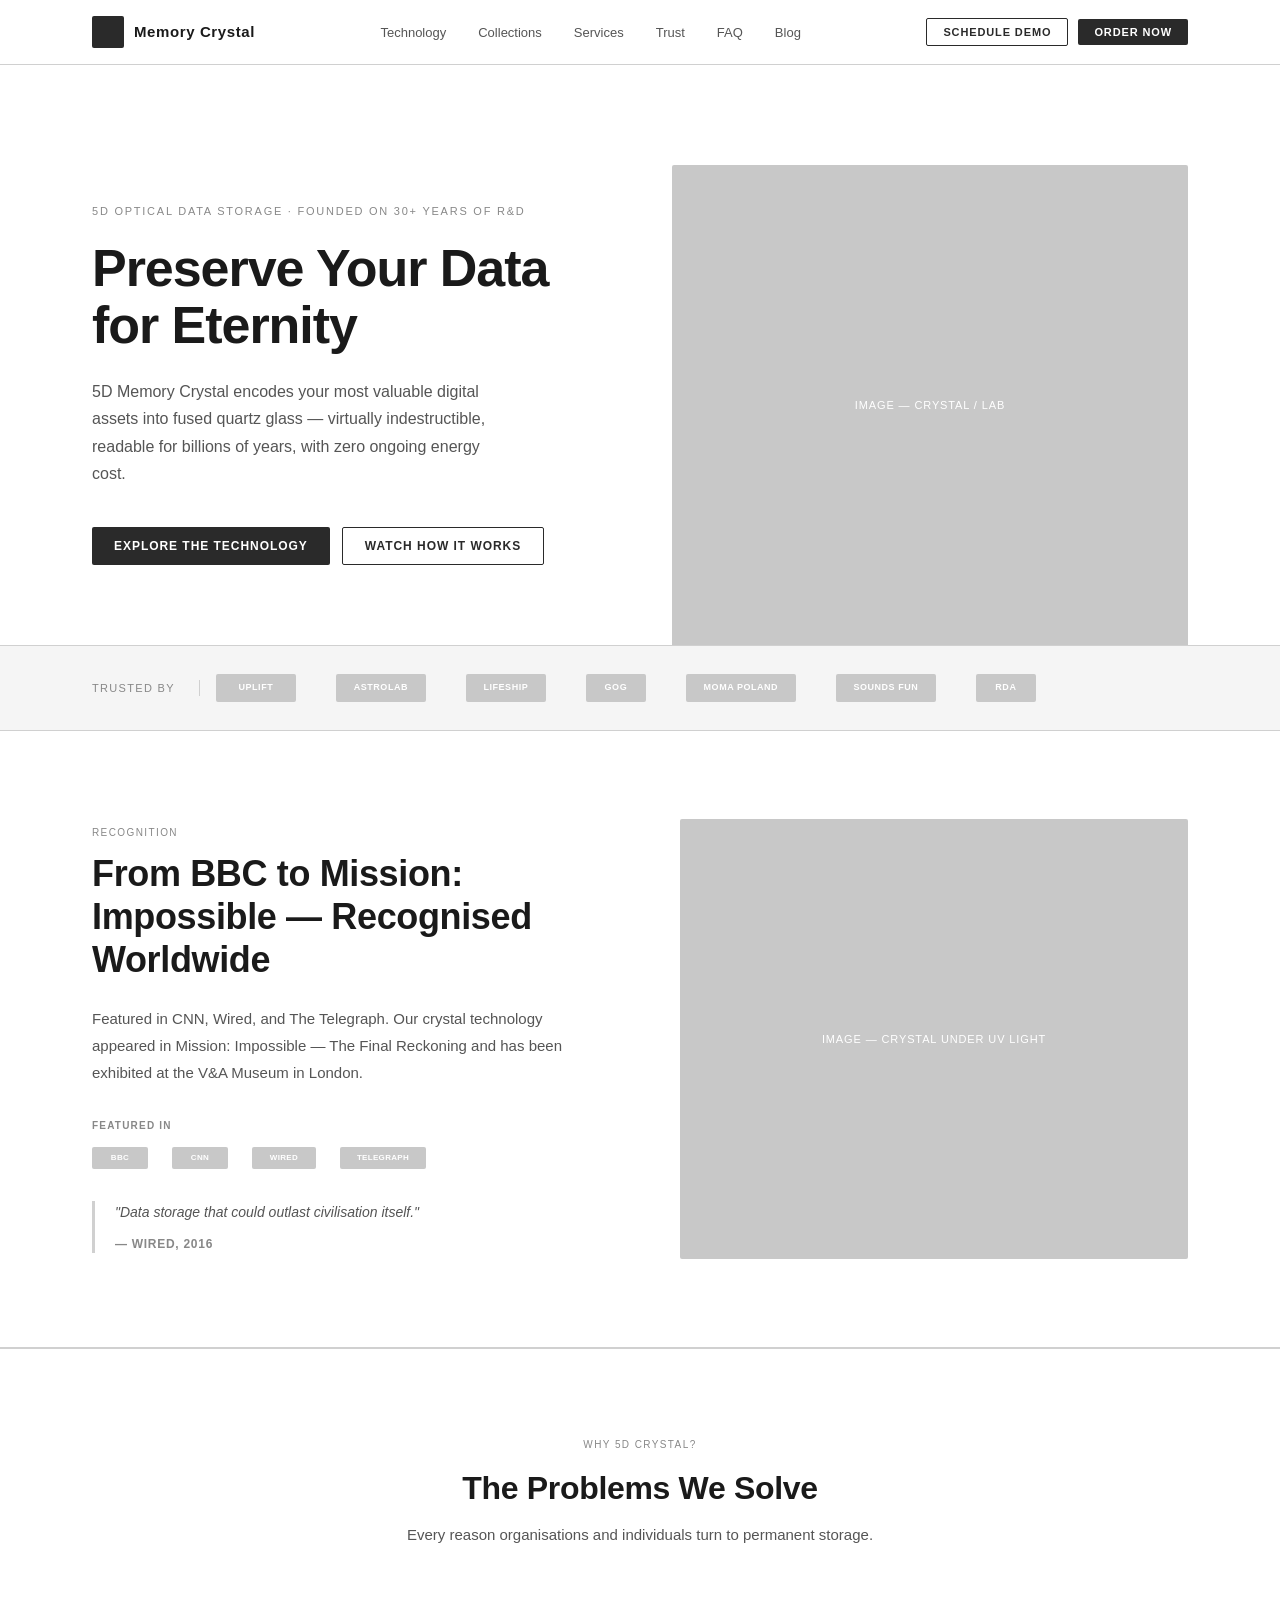
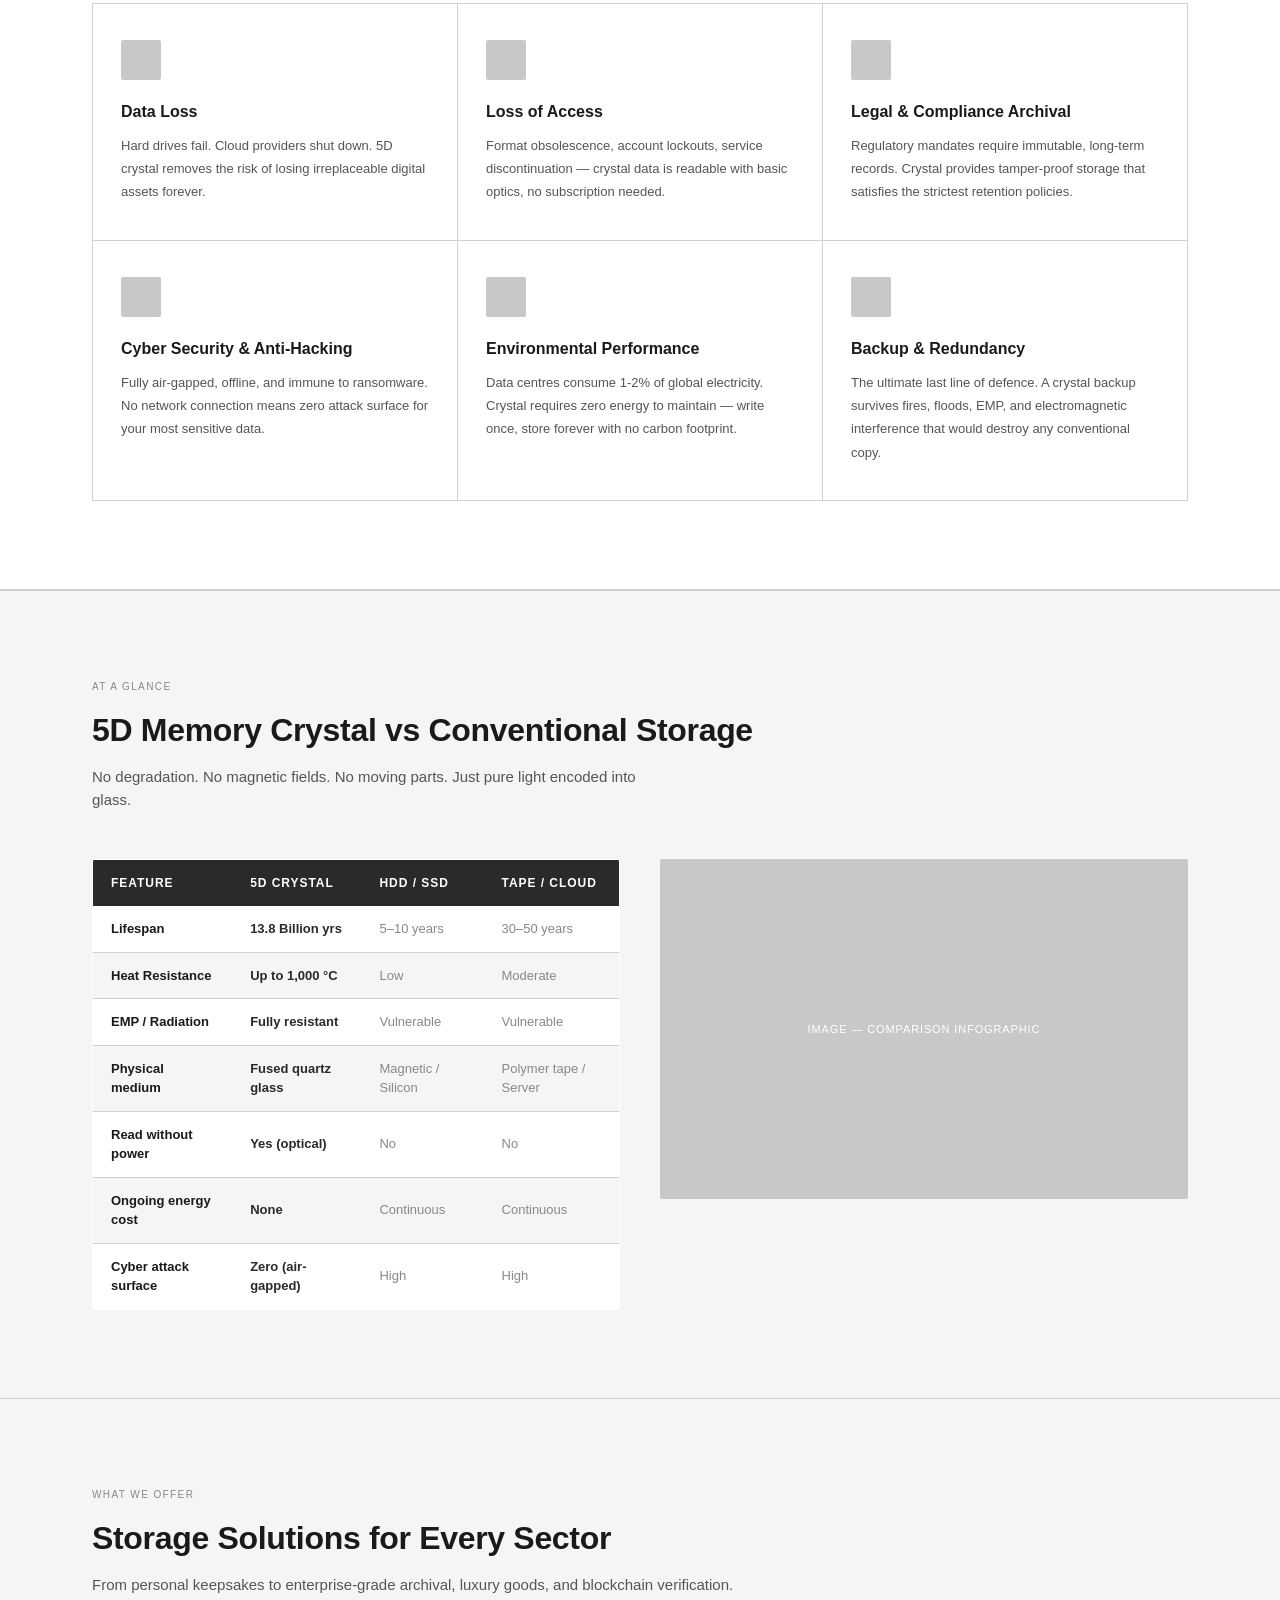
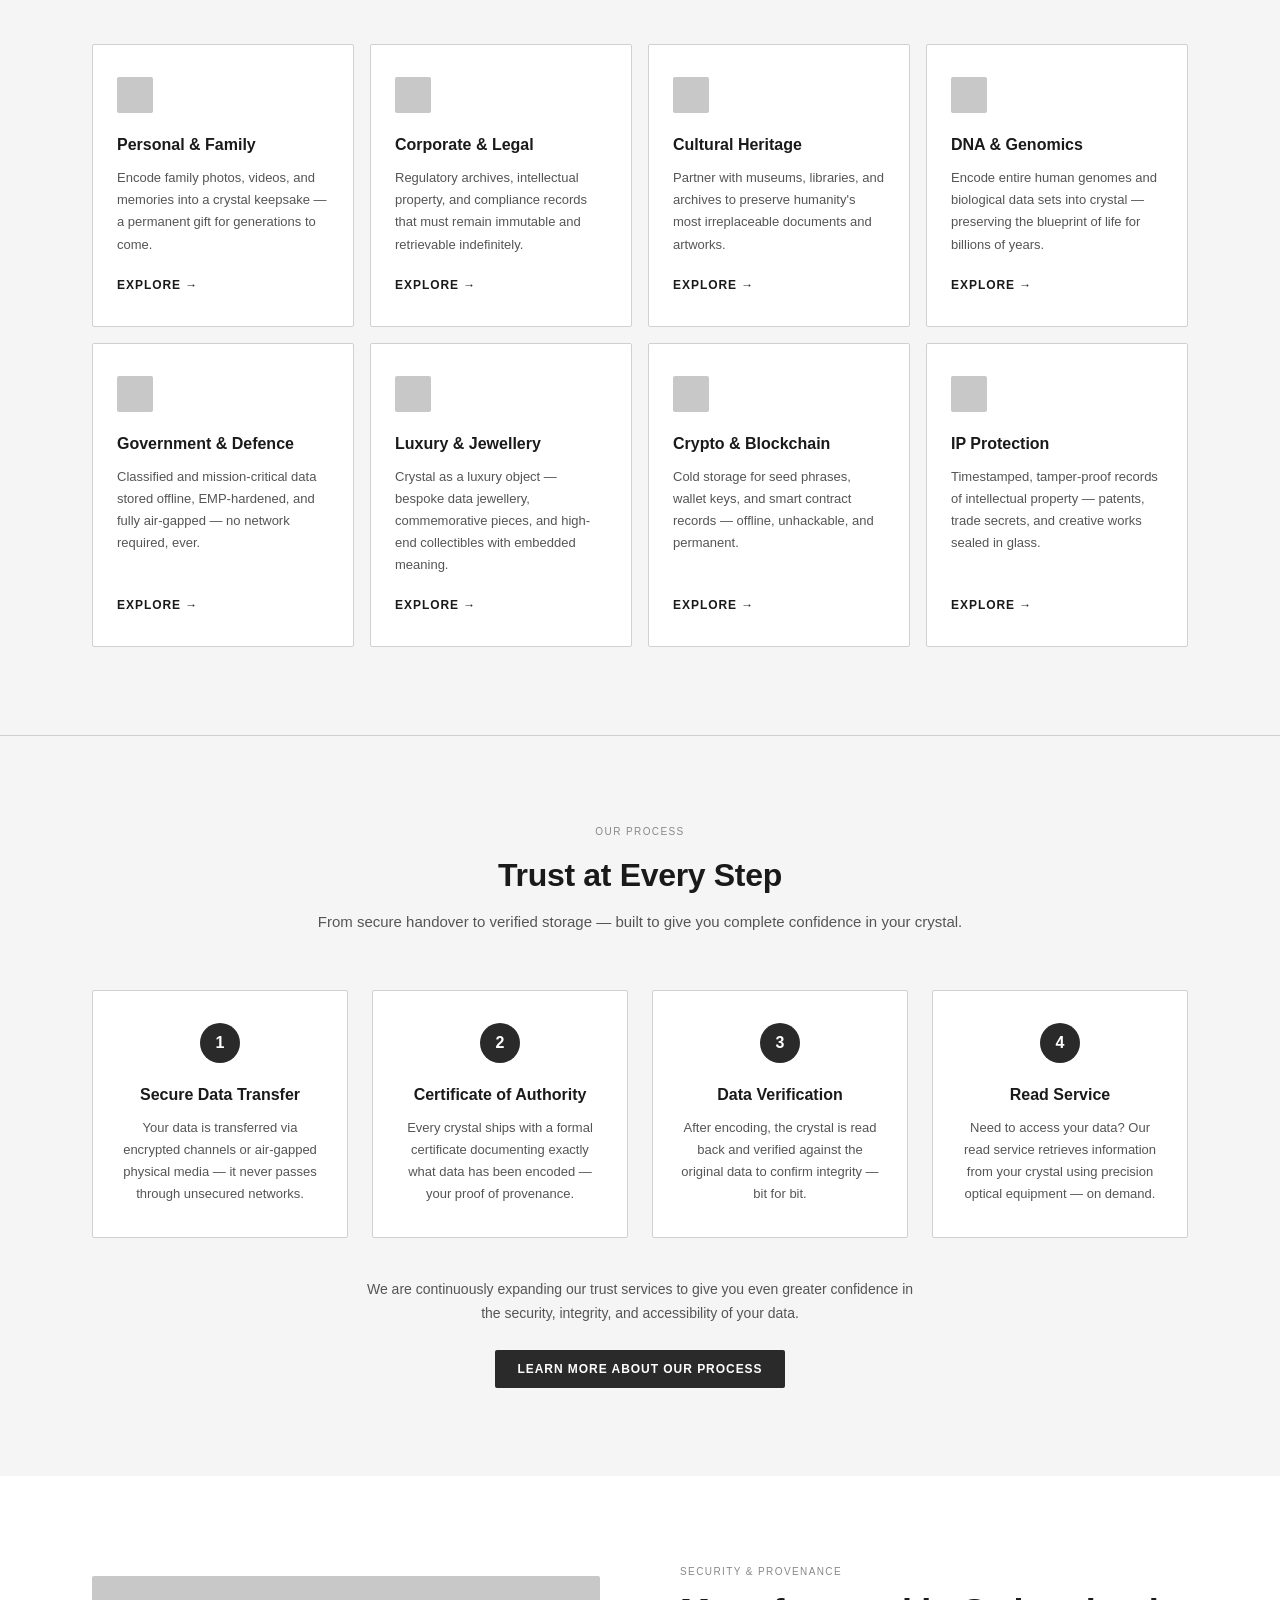
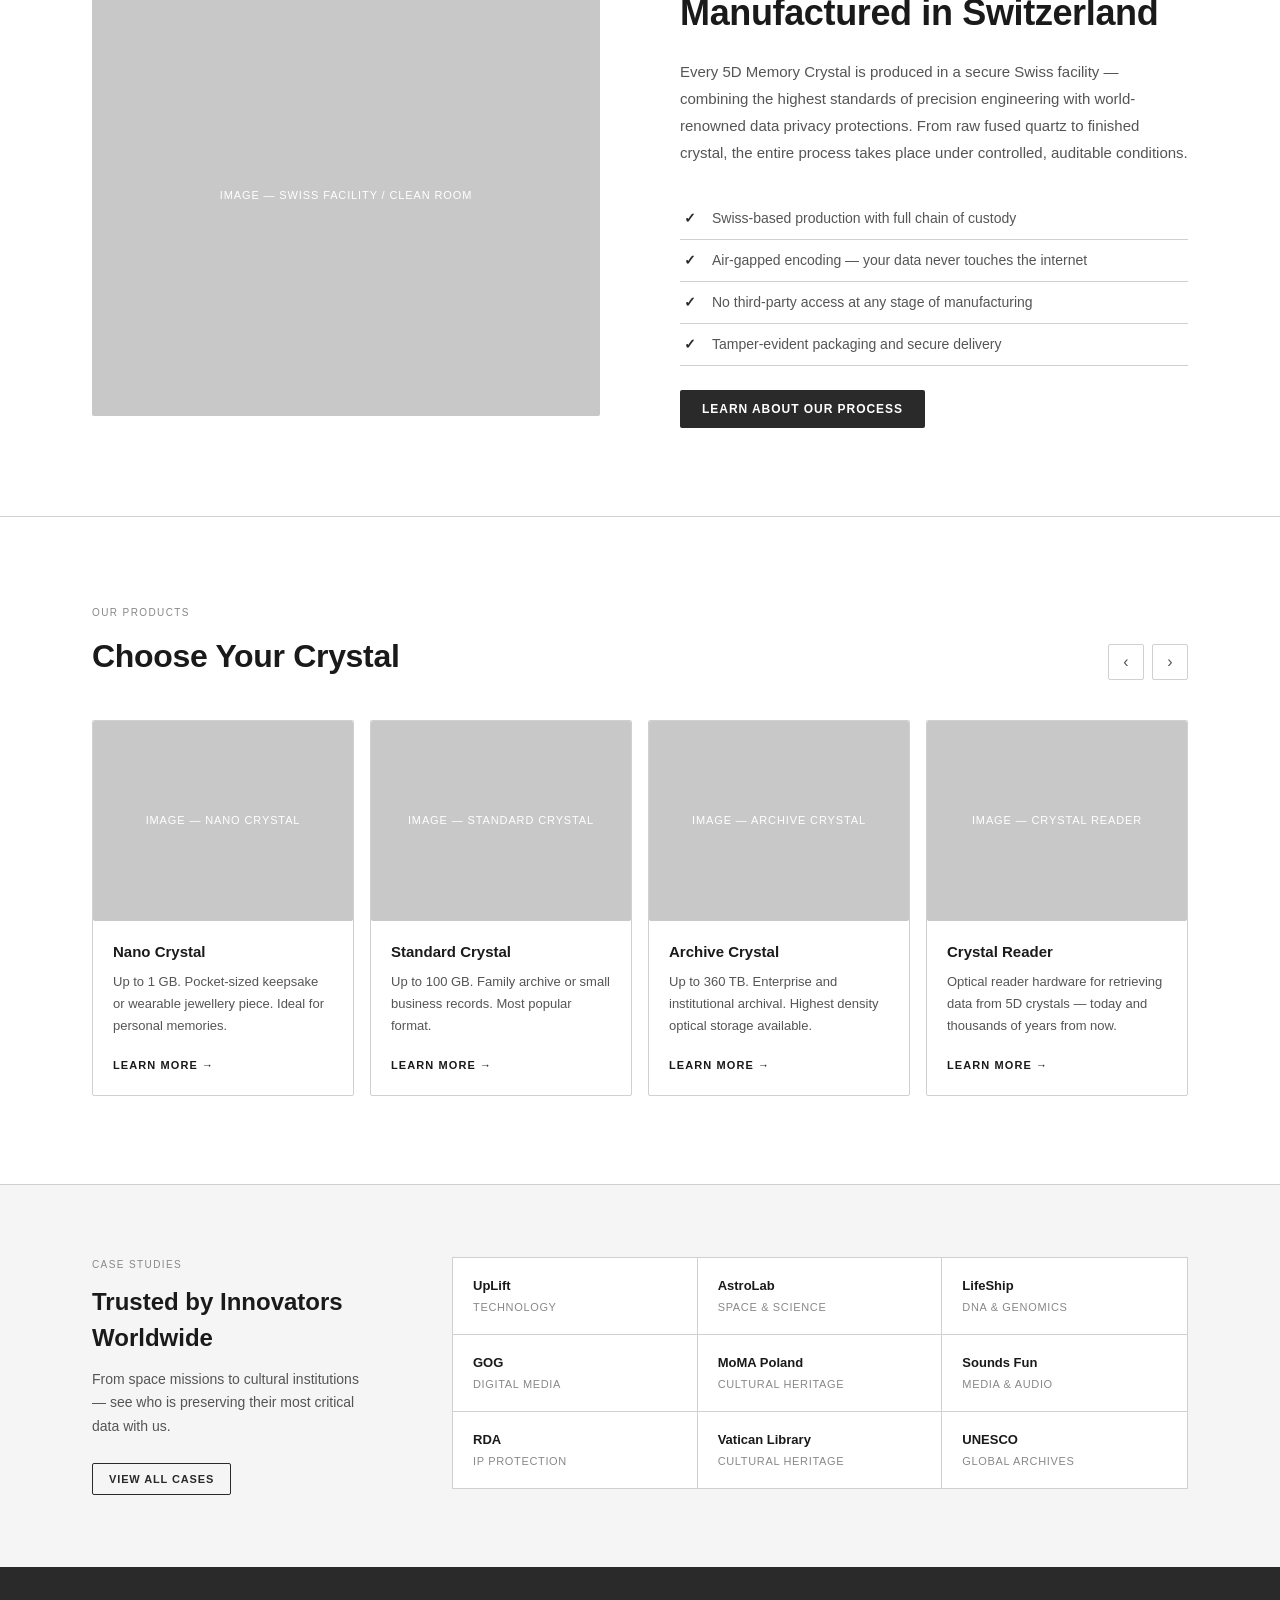
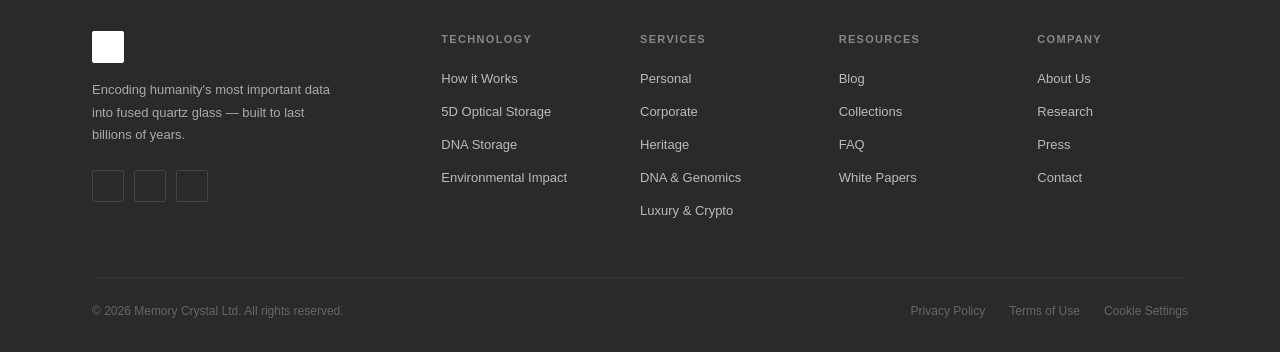
==== commit 88e96c60: "Add Trust & Process section and dedicated trust page - New 4-step process section on homepage (Secur" ====
--- a/index.html
+++ b/index.html
@@ -22,6 +22,7 @@
         <li><a href="technology.html">Technology</a></li>
         <li><a href="collections.html">Collections</a></li>
         <li><a href="services.html">Services</a></li>
+        <li><a href="trust.html">Trust</a></li>
         <li><a href="faq.html">FAQ</a></li>
         <li><a href="blog.html">Blog</a></li>
       </ul>
@@ -304,6 +305,48 @@
         </div>
         <a class="service-link" href="services.html">Explore</a>
       </div>
+    </div>
+  </div>
+</section>
+
+
+<!-- ════════════════════════════════════════════════
+  TRUST & PROCESS
+════════════════════════════════════════════════ -->
+<section class="process">
+  <div class="container">
+    <div class="process-header">
+      <p class="section-tag">Our Process</p>
+      <h2 class="process-headline">Trust at Every Step</h2>
+      <p class="process-sub">From secure handover to verified storage — built to give you complete confidence in your crystal.</p>
+    </div>
+    <div class="process-grid">
+      <div class="process-step">
+        <div class="process-num">1</div>
+        <h3 class="process-step-title">Secure Data Transfer</h3>
+        <p class="process-step-text">Your data is transferred via encrypted channels or air-gapped physical media — it never passes through unsecured networks.</p>
+      </div>
+      <div class="process-step">
+        <div class="process-num">2</div>
+        <h3 class="process-step-title">Certificate of Authority</h3>
+        <p class="process-step-text">Every crystal ships with a formal certificate documenting exactly what data has been encoded — your proof of provenance.</p>
+      </div>
+      <div class="process-step">
+        <div class="process-num">3</div>
+        <h3 class="process-step-title">Data Verification</h3>
+        <p class="process-step-text">After encoding, the crystal is read back and verified against the original data to confirm integrity — bit for bit.</p>
+      </div>
+      <div class="process-step">
+        <div class="process-num">4</div>
+        <h3 class="process-step-title">Read Service</h3>
+        <p class="process-step-text">Need to access your data? Our read service retrieves information from your crystal using precision optical equipment — on demand.</p>
+      </div>
+    </div>
+    <p style="text-align:center; color:var(--text-mid); font-size:14px; margin-top:40px; max-width:560px; margin-left:auto; margin-right:auto; line-height:1.7;">
+      We are continuously expanding our trust services to give you even greater confidence in the security, integrity, and accessibility of your data.
+    </p>
+    <div style="text-align:center; margin-top:24px;">
+      <a class="btn btn-dark" href="trust.html">Learn More About Our Process</a>
     </div>
   </div>
 </section>
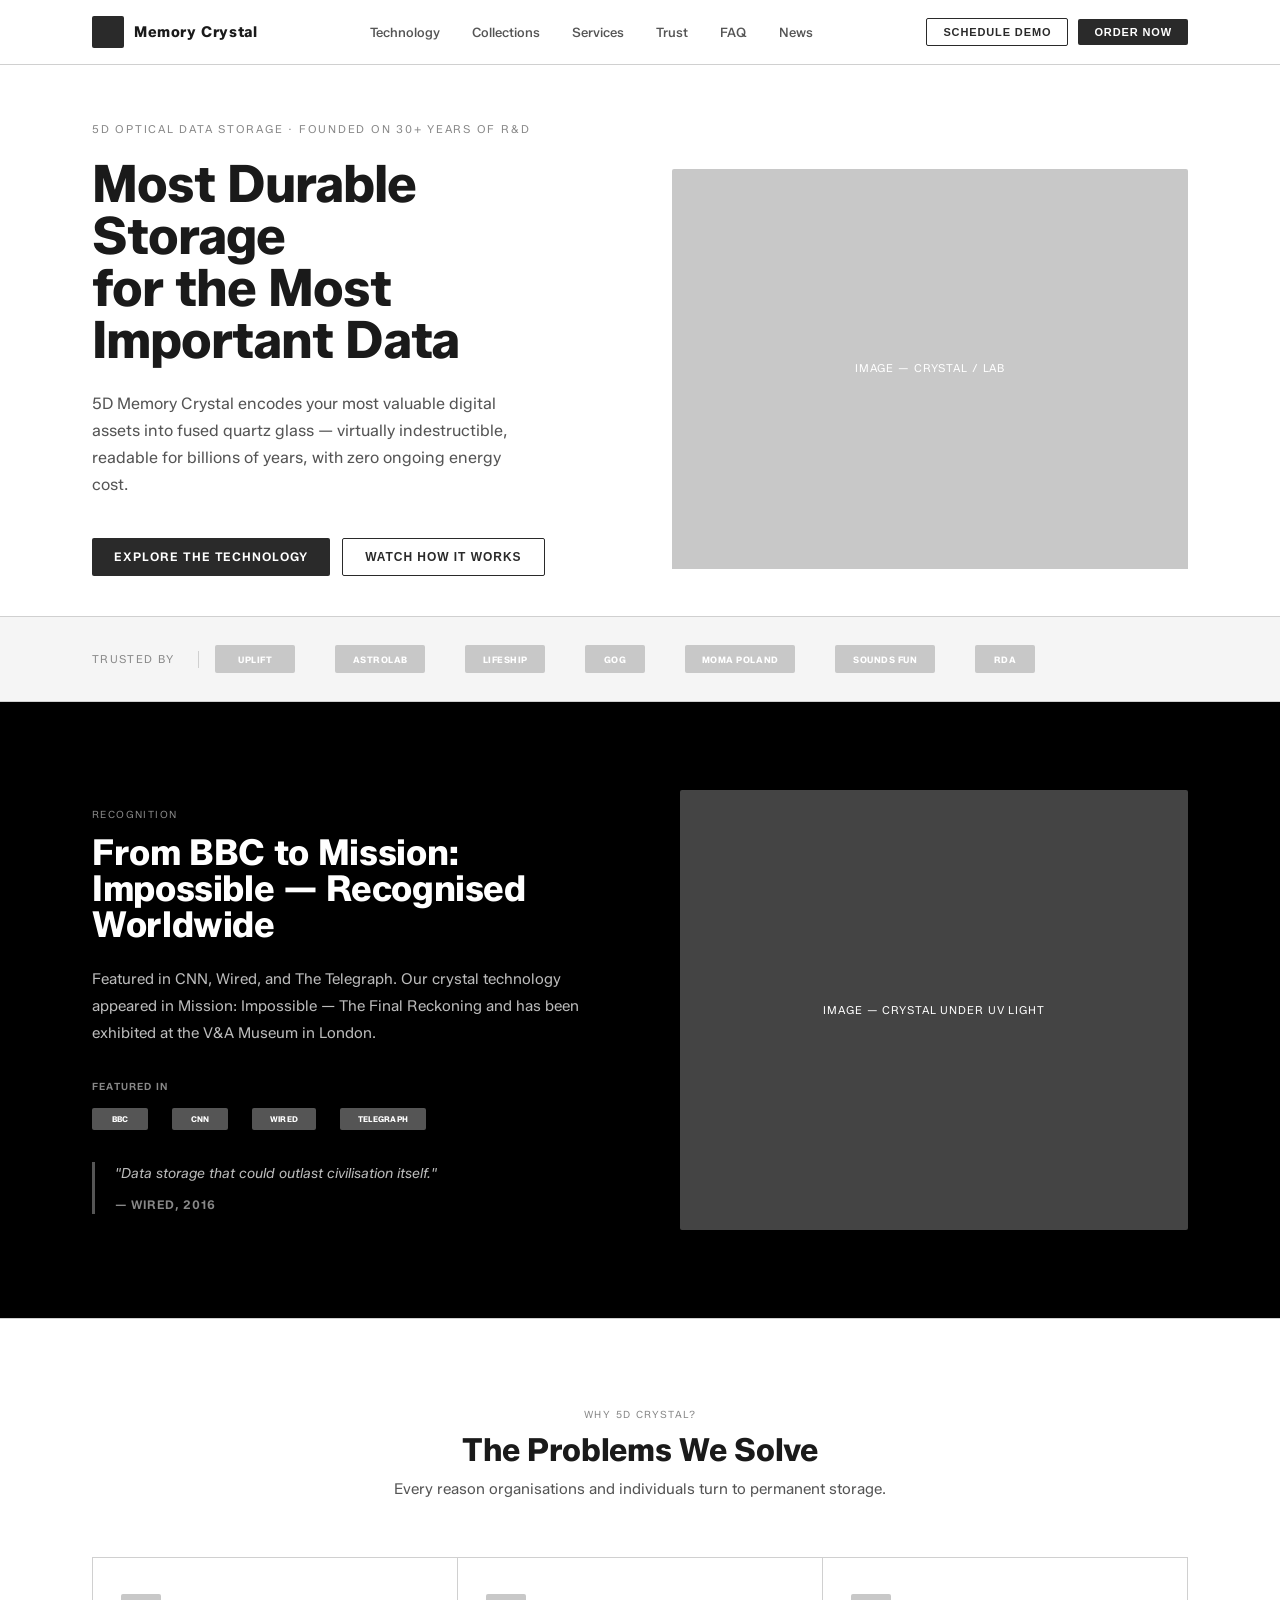
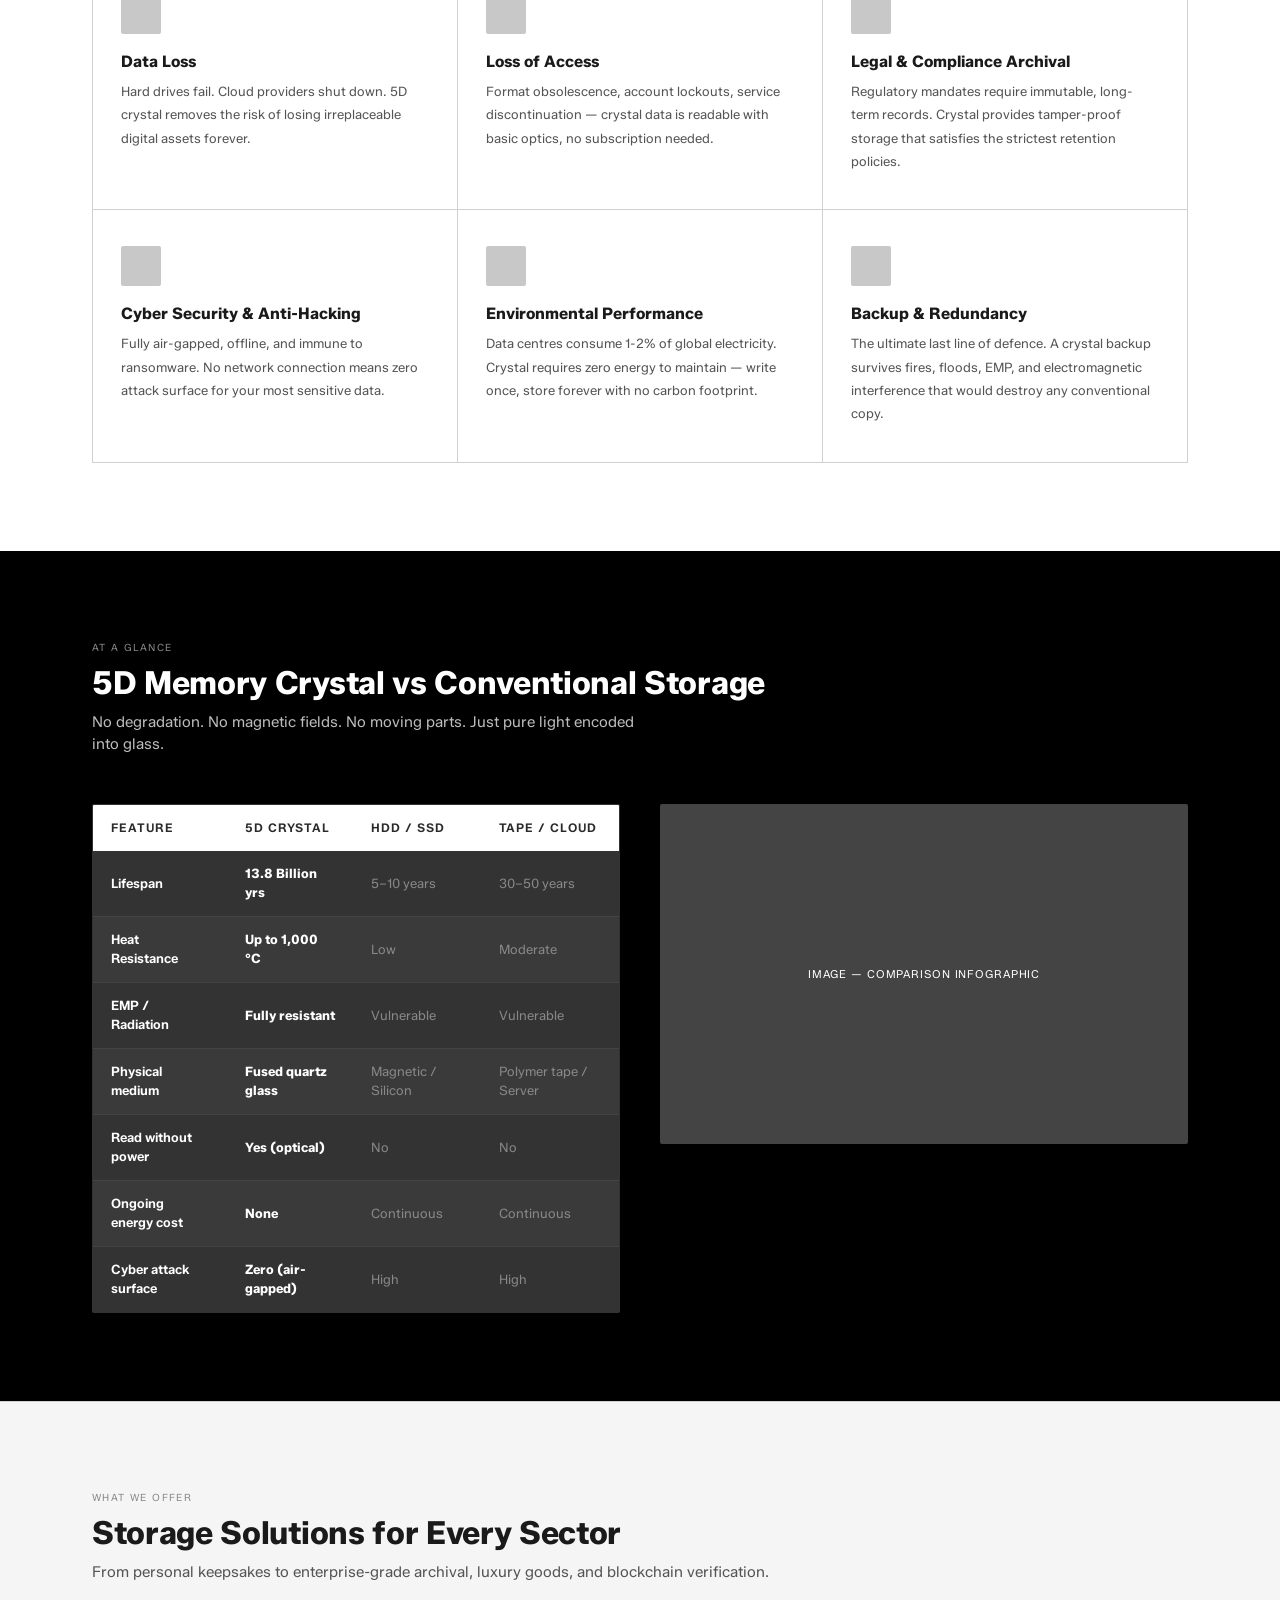
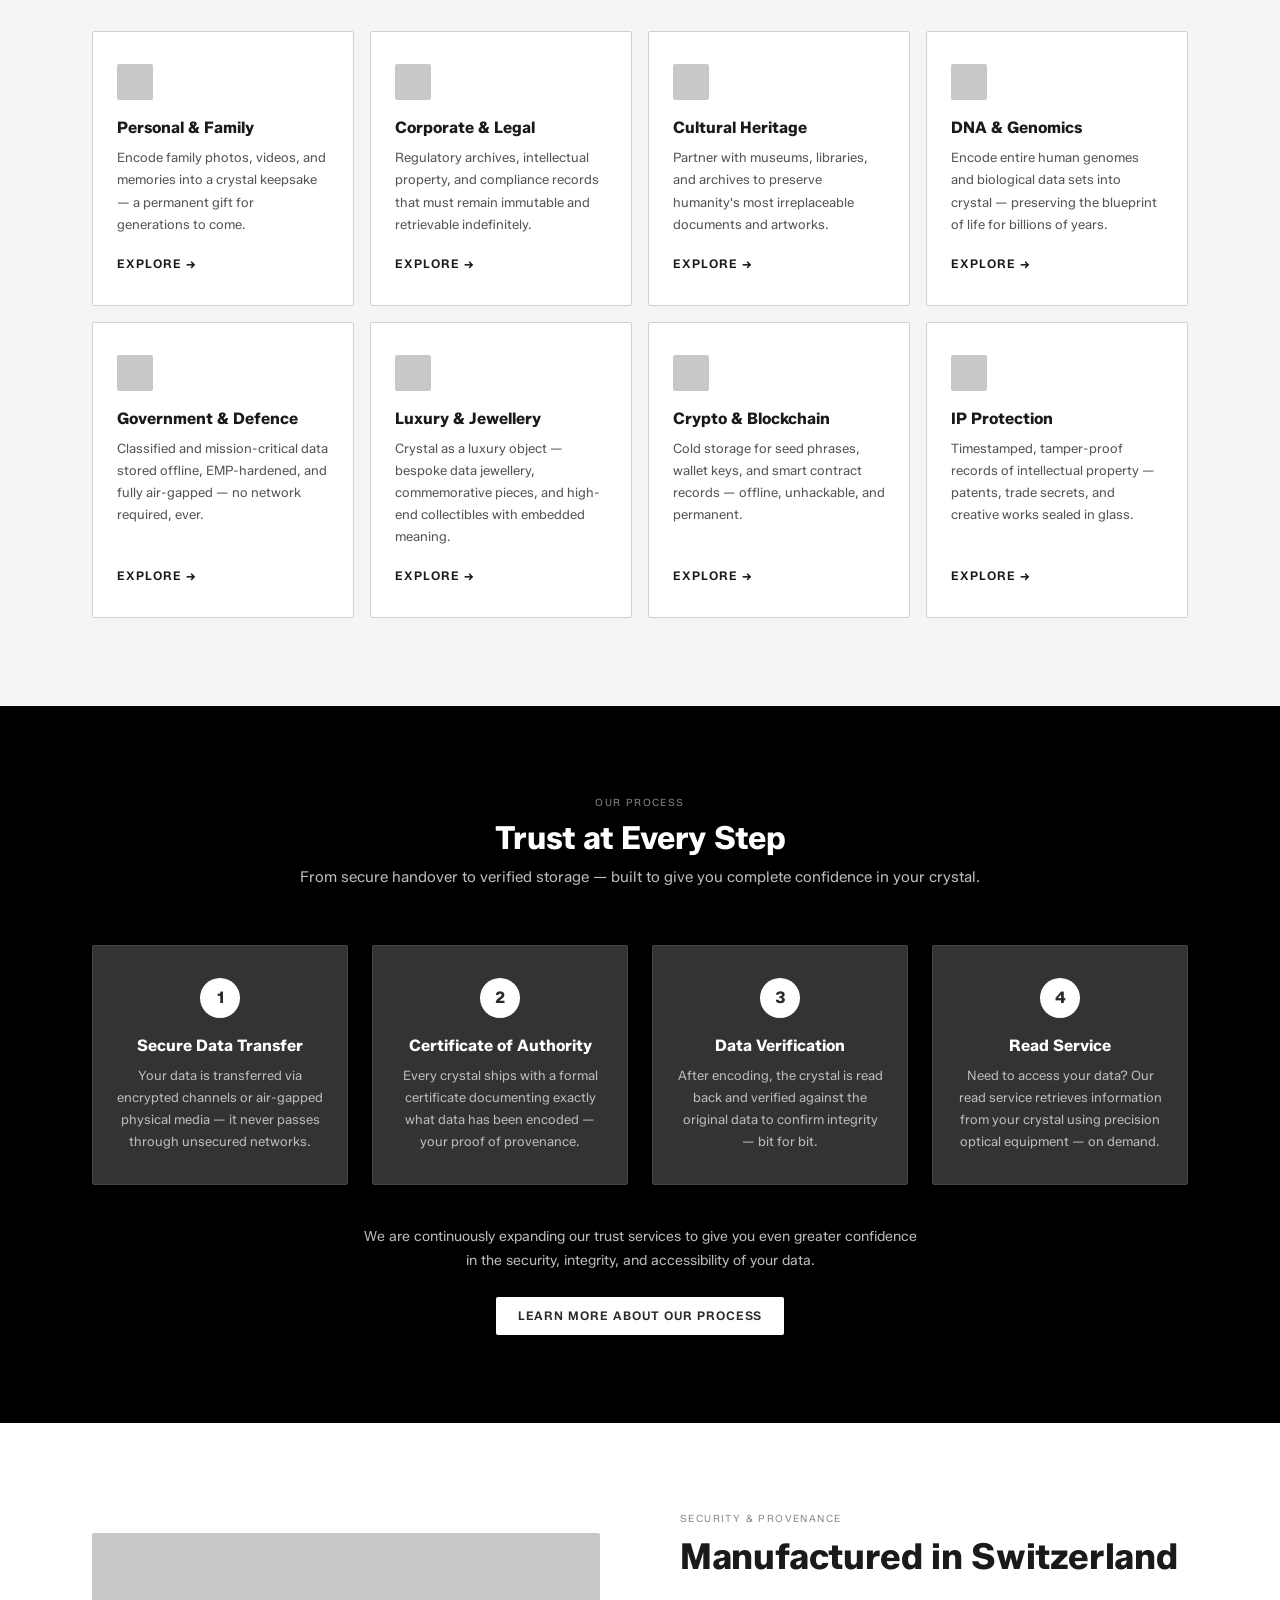
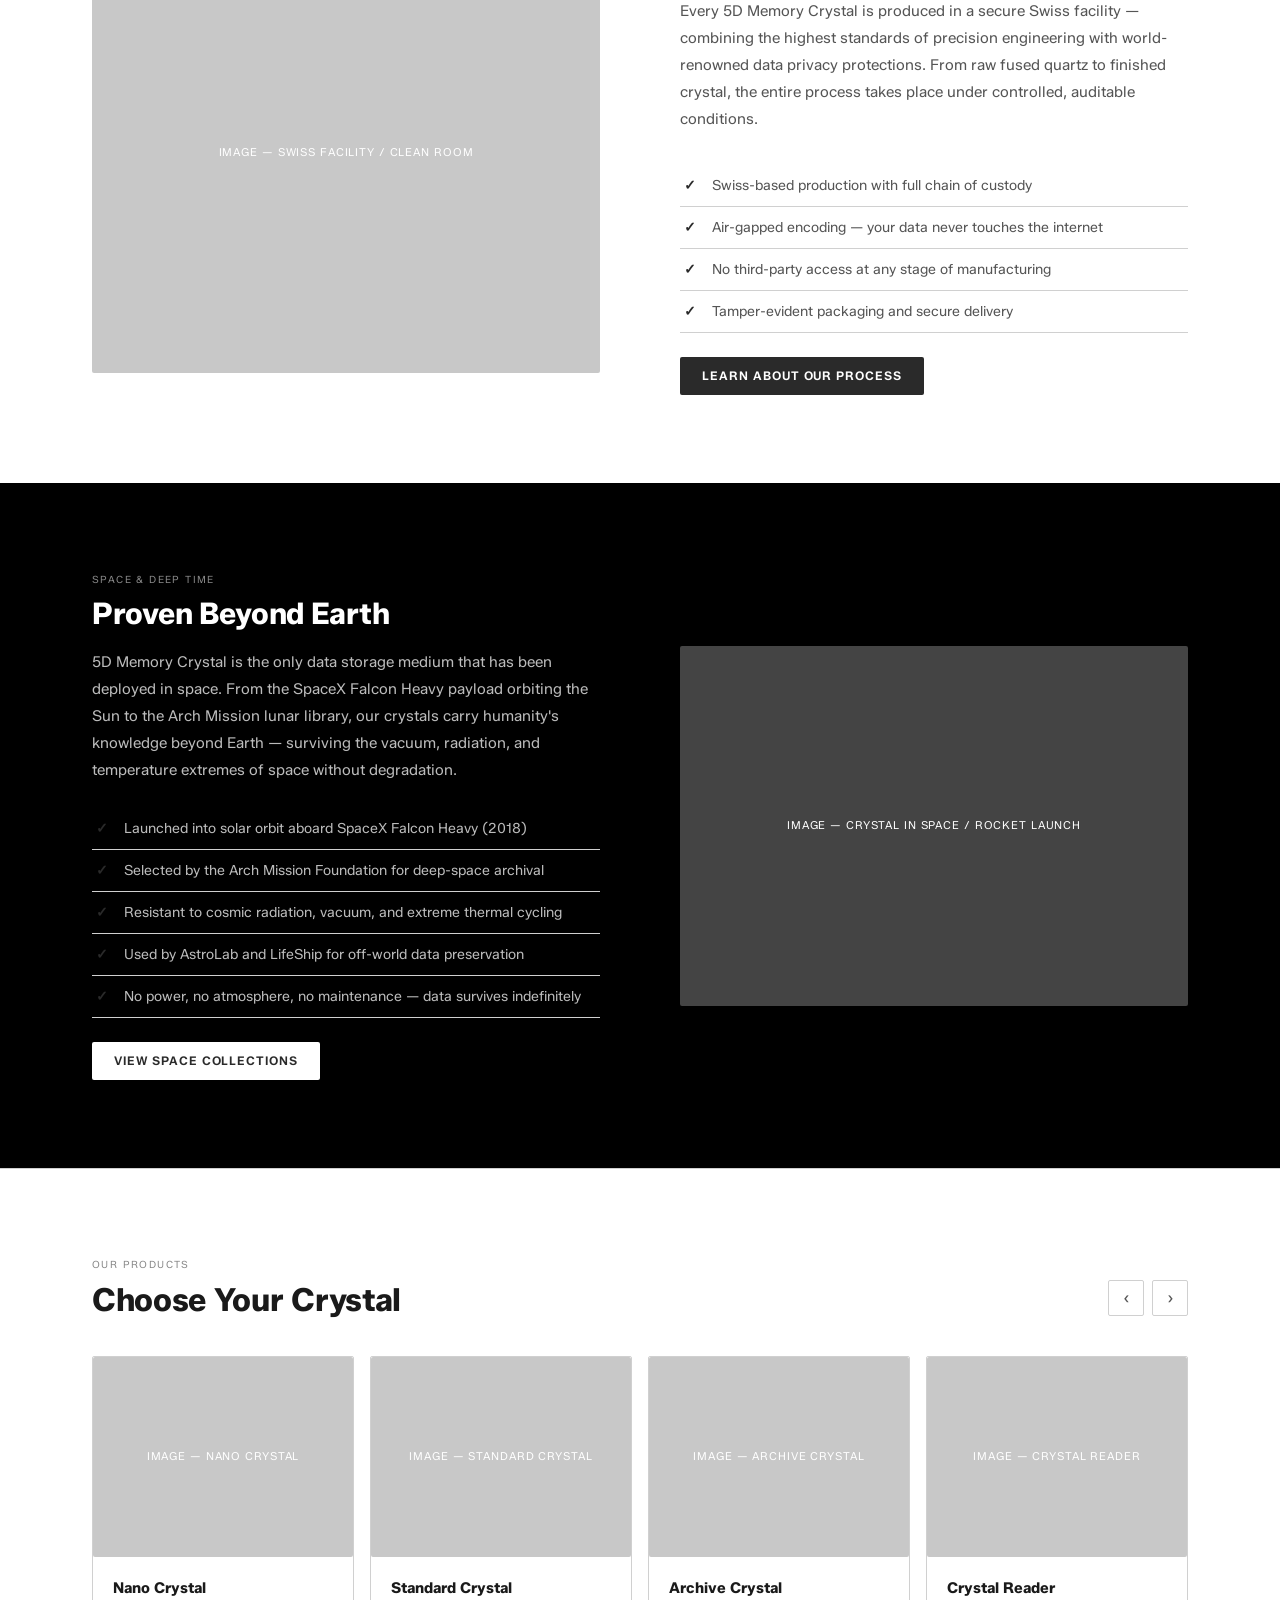
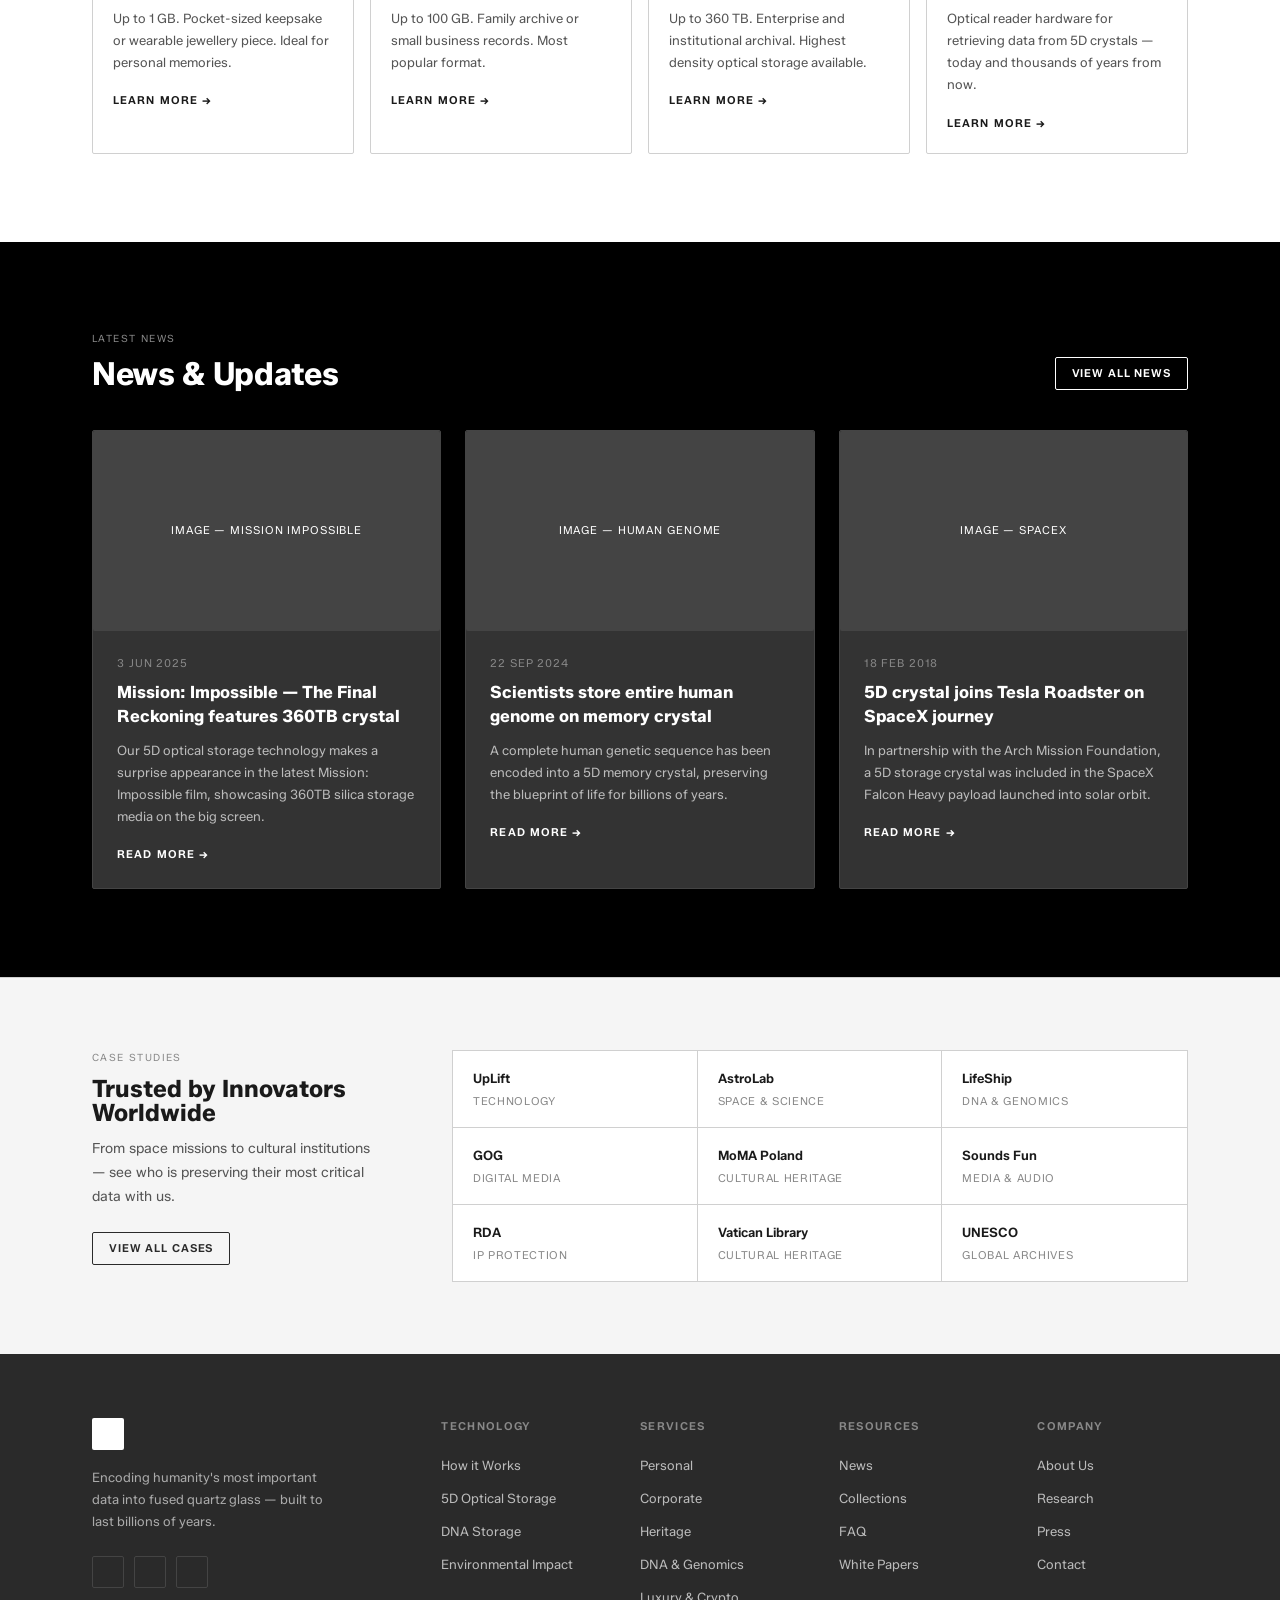
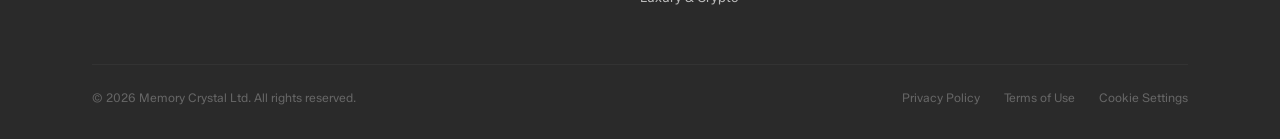
==== commit c7d0fa06: "Add responsive design, Zalando Sans font, inverted sections, and space sector - Make all pages respo" ====
--- a/index.html
+++ b/index.html
@@ -4,6 +4,9 @@
   <meta charset="UTF-8" />
   <meta name="viewport" content="width=device-width, initial-scale=1.0" />
   <title>Memory Crystal — Preserve Your Data for Eternity</title>
+  <link rel="preconnect" href="https://fonts.googleapis.com" />
+  <link rel="preconnect" href="https://fonts.gstatic.com" crossorigin />
+  <link rel="stylesheet" href="https://fonts.googleapis.com/css2?family=Zalando+Sans:wght@400;500;600;700&display=swap" />
   <link rel="stylesheet" href="styles.css" />
 </head>
 <body>
@@ -18,13 +21,14 @@
         <div class="nav-logo-box"></div>
         <span class="nav-logo-text">Memory Crystal</span>
       </a>
+      <button class="nav-toggle" aria-label="Menu"><span></span><span></span><span></span></button>
       <ul class="nav-links">
         <li><a href="technology.html">Technology</a></li>
         <li><a href="collections.html">Collections</a></li>
         <li><a href="services.html">Services</a></li>
         <li><a href="trust.html">Trust</a></li>
         <li><a href="faq.html">FAQ</a></li>
-        <li><a href="blog.html">Blog</a></li>
+        <li><a href="news.html">News</a></li>
       </ul>
       <div class="nav-actions">
         <button class="btn btn-ghost btn-sm">Schedule Demo</button>
@@ -43,7 +47,7 @@
     <div class="hero-inner">
       <div class="hero-content">
         <p class="hero-eyebrow">5D Optical Data Storage · Founded on 30+ years of R&D</p>
-        <h1 class="hero-headline">Preserve Your Data<br>for Eternity</h1>
+        <h1 class="hero-headline">Most Durable Storage<br>for the Most Important Data</h1>
         <p class="hero-sub">
           5D Memory Crystal encodes your most valuable digital assets into fused quartz glass — virtually indestructible, readable for billions of years, with zero ongoing energy cost.
         </p>
@@ -82,7 +86,7 @@
 <!-- ════════════════════════════════════════════════
   PRESS + RECOGNITION
 ════════════════════════════════════════════════ -->
-<section class="press">
+<section class="press inverted">
   <div class="container">
     <div class="press-inner">
       <div>
@@ -108,7 +112,6 @@
   </div>
 </section>
 
-<hr class="divider" />
 
 
 <!-- ════════════════════════════════════════════════
@@ -156,13 +159,12 @@
   </div>
 </section>
 
-<hr class="divider" />
 
 
 <!-- ════════════════════════════════════════════════
   COMPARISON TABLE
 ════════════════════════════════════════════════ -->
-<section class="comparison">
+<section class="comparison inverted">
   <div class="container">
     <div class="comparison-header">
       <p class="section-tag">At a Glance</p>
@@ -313,7 +315,7 @@
 <!-- ════════════════════════════════════════════════
   TRUST & PROCESS
 ════════════════════════════════════════════════ -->
-<section class="process">
+<section class="process inverted">
   <div class="container">
     <div class="process-header">
       <p class="section-tag">Our Process</p>
@@ -342,7 +344,7 @@
         <p class="process-step-text">Need to access your data? Our read service retrieves information from your crystal using precision optical equipment — on demand.</p>
       </div>
     </div>
-    <p style="text-align:center; color:var(--text-mid); font-size:14px; margin-top:40px; max-width:560px; margin-left:auto; margin-right:auto; line-height:1.7;">
+    <p style="text-align:center; color:#bbb; font-size:14px; margin-top:40px; max-width:560px; margin-left:auto; margin-right:auto; line-height:1.7;">
       We are continuously expanding our trust services to give you even greater confidence in the security, integrity, and accessibility of your data.
     </p>
     <div style="text-align:center; margin-top:24px;">
@@ -379,6 +381,33 @@
 
 
 <!-- ════════════════════════════════════════════════
+  SPACE SECTOR
+════════════════════════════════════════════════ -->
+<section class="feature-split inverted">
+  <div class="container">
+    <div class="feature-split-inner">
+      <div>
+        <p class="section-tag">Space & Deep Time</p>
+        <h2 class="feature-headline">Proven Beyond Earth</h2>
+        <p class="feature-body">
+          5D Memory Crystal is the only data storage medium that has been deployed in space. From the SpaceX Falcon Heavy payload orbiting the Sun to the Arch Mission lunar library, our crystals carry humanity's knowledge beyond Earth — surviving the vacuum, radiation, and temperature extremes of space without degradation.
+        </p>
+        <ul class="feature-list">
+          <li>Launched into solar orbit aboard SpaceX Falcon Heavy (2018)</li>
+          <li>Selected by the Arch Mission Foundation for deep-space archival</li>
+          <li>Resistant to cosmic radiation, vacuum, and extreme thermal cycling</li>
+          <li>Used by AstroLab and LifeShip for off-world data preservation</li>
+          <li>No power, no atmosphere, no maintenance — data survives indefinitely</li>
+        </ul>
+        <a class="btn btn-dark" href="collections.html">View Space Collections</a>
+      </div>
+      <div class="img-ph feature-image">IMAGE — Crystal in space / rocket launch</div>
+    </div>
+  </div>
+</section>
+
+
+<!-- ════════════════════════════════════════════════
   PRODUCTS CAROUSEL
 ════════════════════════════════════════════════ -->
 <section class="products">
@@ -424,6 +453,51 @@
           <p class="product-name">Crystal Reader</p>
           <p class="product-desc">Optical reader hardware for retrieving data from 5D crystals — today and thousands of years from now.</p>
           <a class="product-link" href="#">Learn more</a>
+        </div>
+      </div>
+    </div>
+  </div>
+</section>
+
+
+<!-- ════════════════════════════════════════════════
+  LATEST NEWS
+════════════════════════════════════════════════ -->
+<section class="blog inverted">
+  <div class="container">
+    <div class="products-header">
+      <div>
+        <p class="section-tag">Latest News</p>
+        <h2 class="products-headline">News & Updates</h2>
+      </div>
+      <a class="btn btn-ghost btn-sm" href="news.html">View All News</a>
+    </div>
+    <div class="blog-grid">
+      <div class="blog-card">
+        <div class="img-ph blog-img">IMAGE — Mission Impossible</div>
+        <div class="blog-info">
+          <p class="blog-date">3 Jun 2025</p>
+          <h3 class="blog-title">Mission: Impossible — The Final Reckoning features 360TB crystal</h3>
+          <p class="blog-excerpt">Our 5D optical storage technology makes a surprise appearance in the latest Mission: Impossible film, showcasing 360TB silica storage media on the big screen.</p>
+          <a class="blog-link" href="news.html">Read more</a>
+        </div>
+      </div>
+      <div class="blog-card">
+        <div class="img-ph blog-img">IMAGE — Human Genome</div>
+        <div class="blog-info">
+          <p class="blog-date">22 Sep 2024</p>
+          <h3 class="blog-title">Scientists store entire human genome on memory crystal</h3>
+          <p class="blog-excerpt">A complete human genetic sequence has been encoded into a 5D memory crystal, preserving the blueprint of life for billions of years.</p>
+          <a class="blog-link" href="news.html">Read more</a>
+        </div>
+      </div>
+      <div class="blog-card">
+        <div class="img-ph blog-img">IMAGE — SpaceX</div>
+        <div class="blog-info">
+          <p class="blog-date">18 Feb 2018</p>
+          <h3 class="blog-title">5D crystal joins Tesla Roadster on SpaceX journey</h3>
+          <p class="blog-excerpt">In partnership with the Arch Mission Foundation, a 5D storage crystal was included in the SpaceX Falcon Heavy payload launched into solar orbit.</p>
+          <a class="blog-link" href="news.html">Read more</a>
         </div>
       </div>
     </div>
@@ -496,7 +570,7 @@
       <div>
         <p class="footer-col-title">Resources</p>
         <ul class="footer-links">
-          <li><a href="blog.html">Blog</a></li>
+          <li><a href="news.html">News</a></li>
           <li><a href="collections.html">Collections</a></li>
           <li><a href="faq.html">FAQ</a></li>
           <li><a href="#">White Papers</a></li>
@@ -523,5 +597,10 @@
   </div>
 </footer>
 
+<script>
+document.querySelector('.nav-toggle').addEventListener('click', function() {
+  document.querySelector('.nav-links').classList.toggle('open');
+});
+</script>
 </body>
 </html>
--- a/styles.css
+++ b/styles.css
@@ -17,11 +17,19 @@
 }
 
 body {
-  font-family: 'Helvetica Neue', Arial, sans-serif;
+  font-family: 'Zalando Sans', 'Helvetica Neue', Arial, sans-serif;
   background: var(--bg);
   color: var(--text-dark);
   font-size: 14px;
   line-height: 1.5;
+}
+
+h1, h2, h3, h4, h5, h6,
+.hero-headline, .press-headline, .comparison-title,
+.why-headline, .services-headline, .products-headline,
+.process-headline, .feature-headline, .gallery-headline,
+.cases-title, .cta-headline, .stat-num {
+  line-height: 1;
 }
 
 /* ── UTILITY ── */
@@ -29,6 +37,84 @@
 .label       { font-size: 10px; letter-spacing: .12em; text-transform: uppercase; color: var(--text-light); font-weight: 600; }
 .section-tag { font-size: 10px; letter-spacing: .14em; text-transform: uppercase; color: var(--text-light); margin-bottom: 12px; }
 .divider     { border: none; border-top: 1px solid var(--border); margin: 0; }
+
+/* ── INVERTED (dark bg, white text) ── */
+.inverted {
+  background: #000000 !important;
+  color: var(--white);
+  border-top-color: transparent !important;
+}
+.inverted .section-tag,
+.inverted .label { color: #888; }
+.inverted .hero-eyebrow { color: #888; }
+.inverted .press-headline,
+.inverted .comparison-title,
+.inverted .why-headline,
+.inverted .services-headline,
+.inverted .products-headline,
+.inverted .process-headline,
+.inverted .feature-headline,
+.inverted .gallery-headline,
+.inverted .cases-title,
+.inverted h2, .inverted h3 { color: var(--white); }
+.inverted .press-body,
+.inverted .comparison-sub,
+.inverted .why-sub,
+.inverted .services-sub,
+.inverted .process-sub,
+.inverted .feature-body,
+.inverted .hero-sub,
+.inverted .cases-sub,
+.inverted .reason-text,
+.inverted .service-text,
+.inverted .process-step-text,
+.inverted .product-desc,
+.inverted .blog-excerpt,
+.inverted .feature-list li,
+.inverted td { color: #bbb; }
+.inverted .press-image,
+.inverted .feature-image,
+.inverted .comparison-image,
+.inverted .img-ph { background: #444; }
+.inverted .quote-block { border-left-color: #555; }
+.inverted .quote-text { color: #bbb; }
+.inverted .quote-author { color: #888; }
+.inverted .press-logo-ph,
+.inverted .logo-ph { background: #555; }
+.inverted .btn-dark { background: var(--white); color: var(--accent); }
+.inverted .btn-ghost { color: var(--white); border-color: var(--white); }
+.inverted .service-card {
+  background: #333; border-color: #444;
+}
+.inverted .service-link,
+.inverted .product-link,
+.inverted .blog-link { color: var(--white); }
+.inverted .service-icon,
+.inverted .reason-icon { background: #555; }
+.inverted .reason-card { background: #333; }
+.inverted .reasons-grid { background: #444; border-color: #444; }
+.inverted .process-step { background: #333; border-color: #444; }
+.inverted .process-num { background: var(--white); color: var(--accent); }
+.inverted .product-card { background: #333; border-color: #444; }
+.inverted .product-name { color: var(--white); }
+.inverted .blog-card { background: #333; border-color: #444; }
+.inverted .blog-title { color: var(--white); }
+.inverted .blog-date { color: #888; }
+.inverted table { background: #333; border-color: #444; }
+.inverted thead tr { background: var(--white); }
+.inverted thead th { color: var(--accent); }
+.inverted tbody tr:nth-child(even) { background: #3a3a3a; }
+.inverted tbody tr:hover { background: #404040; }
+.inverted td { border-bottom-color: #444; }
+.inverted td:first-child { color: var(--white); }
+.inverted .check { color: var(--white); }
+.inverted .cross { color: #888; }
+.inverted .carousel-btn { border-color: #555; color: #bbb; }
+.inverted .case-item { background: #333; border-color: #444; }
+.inverted .case-name { color: var(--white); }
+.inverted .case-type { color: #888; }
+.inverted + .divider { border-top-color: transparent; }
+.inverted .divider { border-top-color: #444; }
 
 /* ── PLACEHOLDER ── */
 .img-ph {
@@ -101,20 +187,20 @@
 ═══════════════════════════════════════════ */
 .hero {
   background: var(--white);
-  padding: 100px 0 0;
+  padding: 56px 0 0;
   overflow: hidden;
 }
 .hero-inner {
   display: grid; grid-template-columns: 1fr 1fr;
-  align-items: end; gap: 64px;
-}
-.hero-content { padding-bottom: 80px; }
+  align-items: center; gap: 64px;
+}
+.hero-content { padding-bottom: 40px; }
 .hero-eyebrow {
   font-size: 11px; letter-spacing: .16em; text-transform: uppercase;
   color: var(--text-light); margin-bottom: 20px;
 }
 .hero-headline {
-  font-size: 52px; font-weight: 700; line-height: 1.1;
+  font-size: 52px; font-weight: 700;
   color: var(--text-dark); margin-bottom: 24px;
   letter-spacing: -.02em;
 }
@@ -123,7 +209,7 @@
   line-height: 1.7; margin-bottom: 40px;
 }
 .hero-ctas { display: flex; gap: 12px; flex-wrap: wrap; }
-.hero-image { height: 480px; border-radius: 2px 2px 0 0; }
+.hero-image { height: 400px; border-radius: 2px 2px 0 0; }
 
 /* ── PAGE HERO (subpages) ── */
 .page-hero {
@@ -173,7 +259,7 @@
   display: grid; grid-template-columns: 1fr 1fr; gap: 80px; align-items: center;
 }
 .press-headline {
-  font-size: 36px; font-weight: 700; line-height: 1.2;
+  font-size: 36px; font-weight: 700;
   margin-bottom: 24px; letter-spacing: -.01em;
 }
 .press-body { color: var(--text-mid); font-size: 15px; line-height: 1.8; margin-bottom: 32px; }
@@ -465,7 +551,7 @@
 }
 .feature-split-inner.reverse { direction: rtl; }
 .feature-split-inner.reverse > * { direction: ltr; }
-.feature-headline { font-size: 30px; font-weight: 700; line-height: 1.2; margin-bottom: 20px; letter-spacing: -.01em; }
+.feature-headline { font-size: 30px; font-weight: 700; margin-bottom: 20px; letter-spacing: -.01em; }
 .feature-body { color: var(--text-mid); font-size: 15px; line-height: 1.8; margin-bottom: 24px; }
 .feature-image { height: 360px; }
 .feature-list { list-style: none; margin-bottom: 24px; }
@@ -520,3 +606,287 @@
 }
 .reason-title { font-size: 16px; font-weight: 700; margin-bottom: 10px; }
 .reason-text { color: var(--text-mid); font-size: 13px; line-height: 1.8; }
+
+/* ═══════════════════════════════════════════
+   MOBILE NAV TOGGLE
+═══════════════════════════════════════════ */
+.nav-toggle {
+  display: none;
+  width: 36px; height: 36px;
+  background: none; border: none; cursor: pointer;
+  flex-direction: column; align-items: center; justify-content: center; gap: 5px;
+}
+.nav-toggle span {
+  display: block; width: 22px; height: 2px;
+  background: var(--text-dark); border-radius: 1px;
+  transition: transform .2s, opacity .2s;
+}
+
+/* ═══════════════════════════════════════════
+   RESPONSIVE — TABLET (≤ 1024px)
+═══════════════════════════════════════════ */
+@media (max-width: 1024px) {
+  .container { padding: 0 24px; }
+
+  /* Nav */
+  .nav-links { gap: 20px; }
+  .nav-actions .btn { padding: 6px 12px; font-size: 10px; }
+
+  /* Hero */
+  .hero { padding: 64px 0 0; }
+  .hero-inner { gap: 40px; }
+  .hero-headline { font-size: 40px; }
+  .hero-content { padding-bottom: 64px; }
+  .hero-image { height: 380px; }
+
+  /* Page hero */
+  .page-hero { padding: 56px 0; }
+  .page-hero .hero-headline { font-size: 36px; }
+
+  /* Press */
+  .press { padding: 64px 0; }
+  .press-inner { gap: 48px; }
+  .press-headline { font-size: 28px; }
+  .press-image { height: 340px; }
+
+  /* Comparison */
+  .comparison { padding: 64px 0; }
+  .comparison-inner { grid-template-columns: 1fr; }
+  .comparison-image { height: 240px; }
+
+  /* Why */
+  .why { padding: 64px 0; }
+  .reasons-grid { grid-template-columns: repeat(2, 1fr); }
+
+  /* Services */
+  .services { padding: 64px 0; }
+  .services-grid { grid-template-columns: repeat(2, 1fr); }
+
+  /* Process */
+  .process { padding: 64px 0; }
+  .process-grid { grid-template-columns: repeat(2, 1fr); }
+
+  /* Products */
+  .products { padding: 64px 0; }
+  .products-grid { grid-template-columns: repeat(2, 1fr); }
+
+  /* Feature split */
+  .feature-split { padding: 64px 0; }
+  .feature-split-inner { gap: 48px; }
+  .feature-headline { font-size: 26px; }
+  .feature-image { height: 300px; }
+
+  /* Cases */
+  .cases-inner { grid-template-columns: 1fr; gap: 32px; }
+  .cases-list { grid-template-columns: repeat(3, 1fr); }
+
+  /* Stats */
+  .stats-grid { gap: 24px; }
+  .stat-num { font-size: 32px; }
+
+  /* Gallery */
+  .gallery { padding: 64px 0; }
+  .gallery-grid { grid-template-columns: repeat(2, 1fr); }
+
+  /* Blog */
+  .blog { padding: 64px 0; }
+  .blog-grid { grid-template-columns: repeat(2, 1fr); }
+
+  /* Footer */
+  .footer-top { grid-template-columns: 1fr 1fr 1fr; gap: 32px; }
+  .footer-top > div:first-child { grid-column: 1 / -1; }
+  .footer-tagline { max-width: 100%; }
+
+  /* CTA band */
+  .cta-inner { flex-direction: column; text-align: center; }
+  .cta-headline { max-width: 100%; }
+  .cta-sub { max-width: 100%; }
+}
+
+/* ═══════════════════════════════════════════
+   RESPONSIVE — MOBILE (≤ 768px)
+═══════════════════════════════════════════ */
+@media (max-width: 768px) {
+  .container { padding: 0 20px; }
+
+  /* Nav — hamburger */
+  .nav-toggle { display: flex; }
+  .nav-inner { flex-wrap: wrap; position: relative; }
+  .nav-links {
+    display: none;
+    flex-direction: column;
+    width: 100%; gap: 0;
+    background: var(--white);
+    border-top: 1px solid var(--border);
+    padding: 8px 0 16px;
+    order: 3;
+    position: absolute;
+    top: 64px; left: 0;
+    z-index: 200;
+    box-shadow: 0 8px 24px rgba(0,0,0,.08);
+  }
+  .nav-links.open { display: flex; }
+  .nav-links li { padding: 12px 32px; }
+  .nav-links a { font-size: 15px; }
+  .nav-actions { display: none; }
+
+  /* Hero */
+  .hero { padding: 48px 0 0; }
+  .hero-inner { grid-template-columns: 1fr; gap: 32px; }
+  .hero-content { padding-bottom: 0; }
+  .hero-headline { font-size: 32px; }
+  .hero-sub { font-size: 15px; max-width: 100%; }
+  .hero-image { height: 260px; }
+  .hero-eyebrow { font-size: 10px; }
+
+  /* Page hero */
+  .page-hero { padding: 40px 0; }
+  .page-hero .hero-headline { font-size: 28px; }
+  .page-hero .hero-sub { font-size: 14px; }
+
+  /* Logos strip */
+  .logos-inner { flex-direction: column; gap: 12px; align-items: flex-start; }
+  .logos-label { border-right: none; padding-right: 0; }
+  .logos-row { flex-wrap: wrap; gap: 10px; }
+
+  /* Press */
+  .press { padding: 48px 0; }
+  .press-inner { grid-template-columns: 1fr; gap: 32px; }
+  .press-headline { font-size: 24px; }
+  .press-body { font-size: 14px; }
+  .press-image { height: 220px; }
+  .press-logos-row { flex-wrap: wrap; gap: 12px; }
+
+  /* Comparison */
+  .comparison { padding: 48px 0; }
+  .comparison-title { font-size: 24px; }
+  .comparison-inner { grid-template-columns: 1fr; }
+  .comparison-image { display: none; }
+  table { font-size: 12px; display: block; overflow-x: auto; -webkit-overflow-scrolling: touch; }
+  thead th { padding: 10px 12px; font-size: 10px; white-space: nowrap; }
+  td { padding: 10px 12px; font-size: 12px; white-space: nowrap; }
+
+  /* Why */
+  .why { padding: 48px 0; }
+  .why-headline { font-size: 24px; }
+  .why-header { margin-bottom: 32px; }
+  .reasons-grid { grid-template-columns: 1fr; }
+  .why-grid { grid-template-columns: 1fr; }
+  .why-grid.cols-2 { grid-template-columns: 1fr; }
+
+  /* Services */
+  .services { padding: 48px 0; }
+  .services-headline { font-size: 24px; }
+  .services-grid { grid-template-columns: 1fr; }
+  .service-card { min-height: auto; }
+
+  /* Process */
+  .process { padding: 48px 0; }
+  .process-headline { font-size: 24px; }
+  .process-grid { grid-template-columns: 1fr; }
+
+  /* Products */
+  .products { padding: 48px 0; }
+  .products-headline { font-size: 24px; }
+  .products-header { flex-direction: column; align-items: flex-start; gap: 16px; }
+  .products-grid { grid-template-columns: 1fr; }
+
+  /* Feature splits */
+  .feature-split { padding: 48px 0; }
+  .feature-split-inner { grid-template-columns: 1fr; gap: 32px; }
+  .feature-split-inner.reverse { direction: ltr; }
+  .feature-headline { font-size: 24px; }
+  .feature-image { height: 220px; }
+
+  /* Cases */
+  .cases { padding: 48px 0; }
+  .cases-inner { grid-template-columns: 1fr; gap: 24px; }
+  .cases-title { font-size: 20px; }
+  .cases-list { grid-template-columns: 1fr 1fr; }
+  .case-item:nth-child(3n) { border-right: 1px solid var(--border); }
+  .case-item:nth-child(2n) { border-right: none; }
+  .case-item:nth-last-child(-n+3) { border-bottom: 1px solid var(--border); }
+  .case-item:nth-last-child(-n+2) { border-bottom: none; }
+
+  /* Stats */
+  .stats { padding: 40px 0; }
+  .stats-grid { grid-template-columns: repeat(2, 1fr); gap: 24px; }
+  .stat-num { font-size: 28px; }
+
+  /* Gallery */
+  .gallery { padding: 48px 0; }
+  .gallery-headline { font-size: 24px; }
+  .gallery-grid { grid-template-columns: 1fr; }
+
+  /* Blog */
+  .blog { padding: 48px 0; }
+  .blog-grid { grid-template-columns: 1fr; }
+
+  /* FAQ */
+  .faq { padding: 48px 0; }
+  .faq-q { font-size: 15px; }
+  .faq-a { font-size: 13px; }
+
+  /* CTA band */
+  .cta-band { padding: 48px 0; }
+  .cta-headline { font-size: 22px; }
+  .cta-sub { font-size: 13px; }
+
+  /* Footer */
+  footer { padding: 48px 0 24px; }
+  .footer-top { grid-template-columns: 1fr 1fr; gap: 28px; }
+  .footer-top > div:first-child { grid-column: 1 / -1; }
+  .footer-bottom { flex-direction: column; gap: 16px; text-align: center; }
+  .footer-legal { flex-wrap: wrap; justify-content: center; gap: 16px; }
+
+  /* Filter tabs */
+  .filter-tabs { gap: 6px; }
+  .filter-tab { padding: 6px 14px; font-size: 11px; }
+}
+
+/* ═══════════════════════════════════════════
+   RESPONSIVE — SMALL MOBILE (≤ 480px)
+═══════════════════════════════════════════ */
+@media (max-width: 480px) {
+  .container { padding: 0 16px; }
+
+  .hero-headline { font-size: 26px; }
+  .hero-sub { font-size: 14px; margin-bottom: 28px; }
+  .hero-ctas { flex-direction: column; }
+  .hero-ctas .btn { text-align: center; }
+  .hero-image { height: 200px; }
+
+  .page-hero .hero-headline { font-size: 24px; }
+
+  .press-headline { font-size: 20px; }
+  .press-image { height: 180px; }
+  .feature-headline { font-size: 20px; }
+  .feature-image { height: 180px; }
+
+  .comparison-title { font-size: 20px; }
+
+  .services-headline { font-size: 20px; }
+  .products-headline { font-size: 20px; }
+  .process-headline { font-size: 20px; }
+  .why-headline { font-size: 20px; }
+  .gallery-headline { font-size: 20px; }
+  .cases-title { font-size: 18px; }
+
+  .cases-list { grid-template-columns: 1fr; }
+  .case-item:nth-child(2n) { border-right: none; }
+  .case-item:nth-child(3n) { border-right: none; }
+  .case-item { border-right: none !important; }
+  .case-item:last-child { border-bottom: none; }
+
+  .stats-grid { grid-template-columns: 1fr 1fr; }
+  .stat-num { font-size: 24px; }
+
+  .footer-top { grid-template-columns: 1fr; gap: 24px; }
+  .footer-legal { gap: 12px; }
+
+  .cta-headline { font-size: 20px; }
+
+  .blog-title { font-size: 15px; }
+  .gallery-img { height: 200px; }
+  .product-img { height: 180px; }
+}
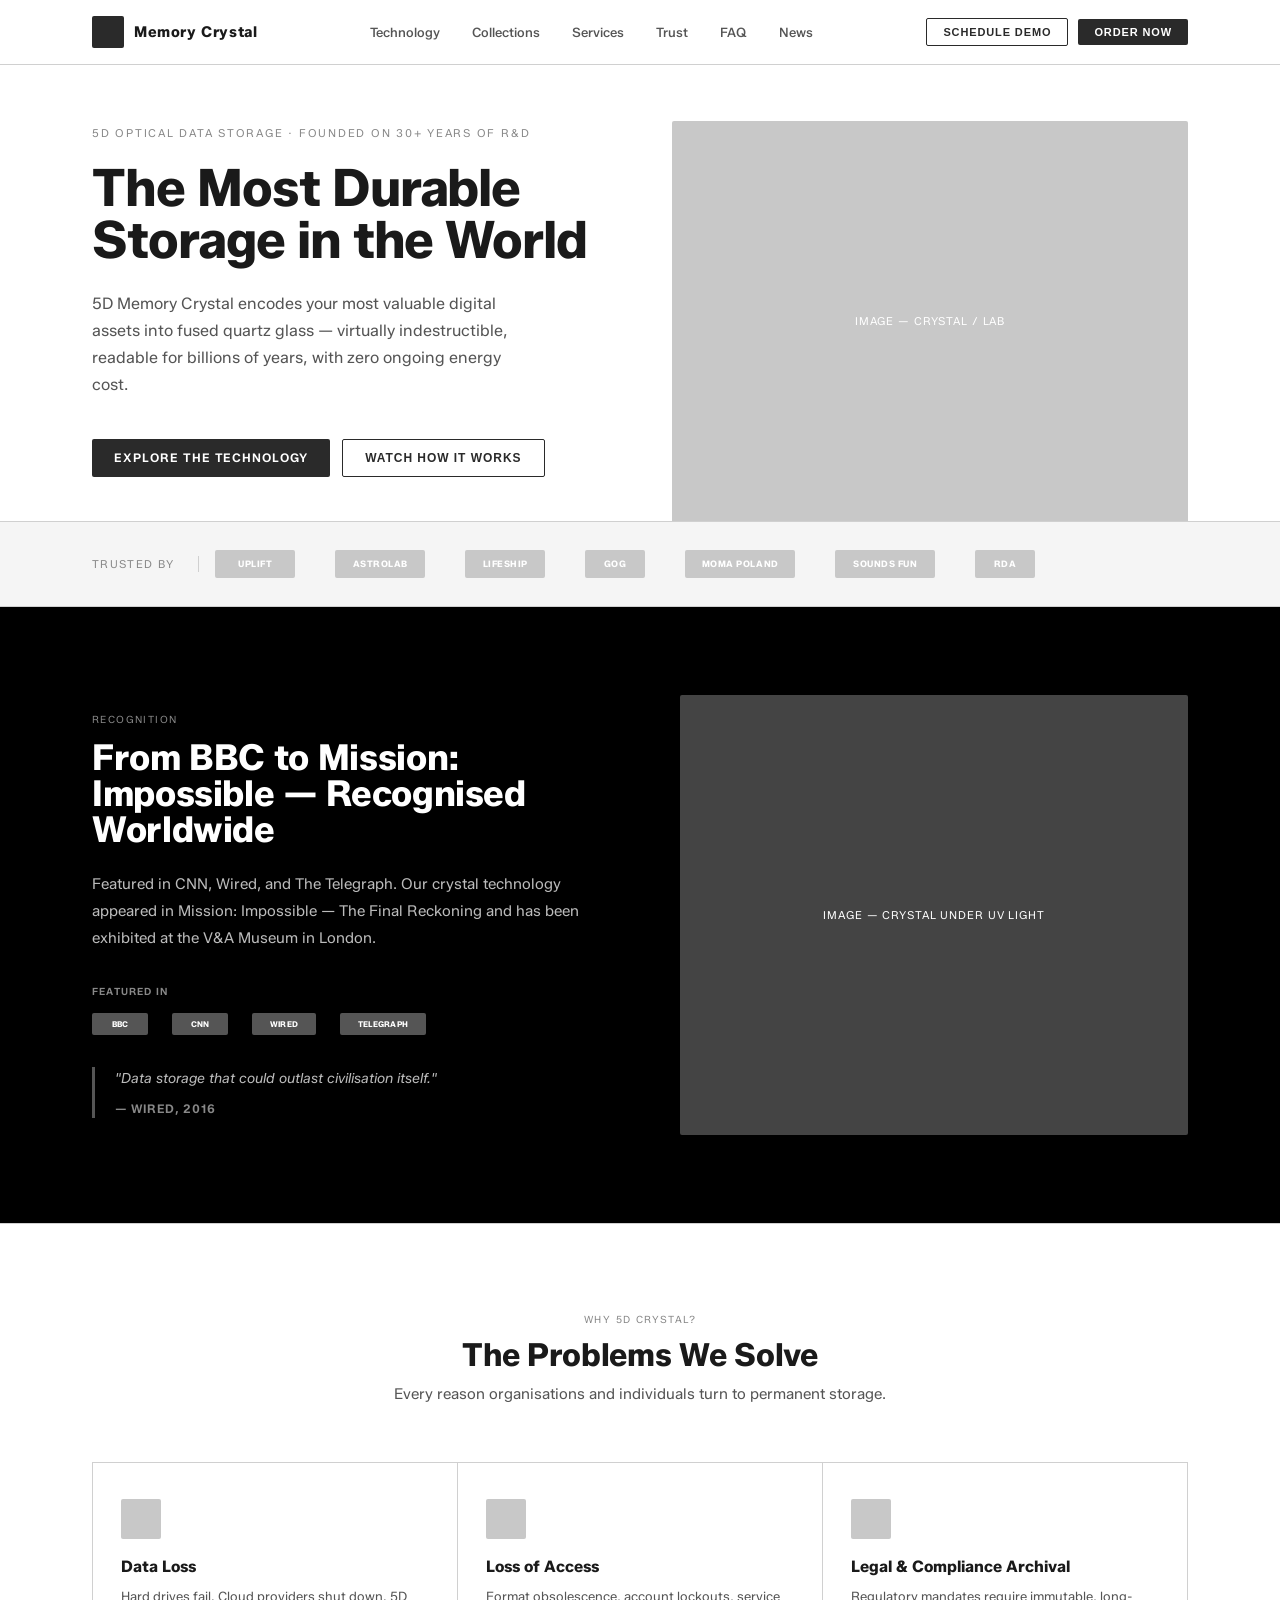
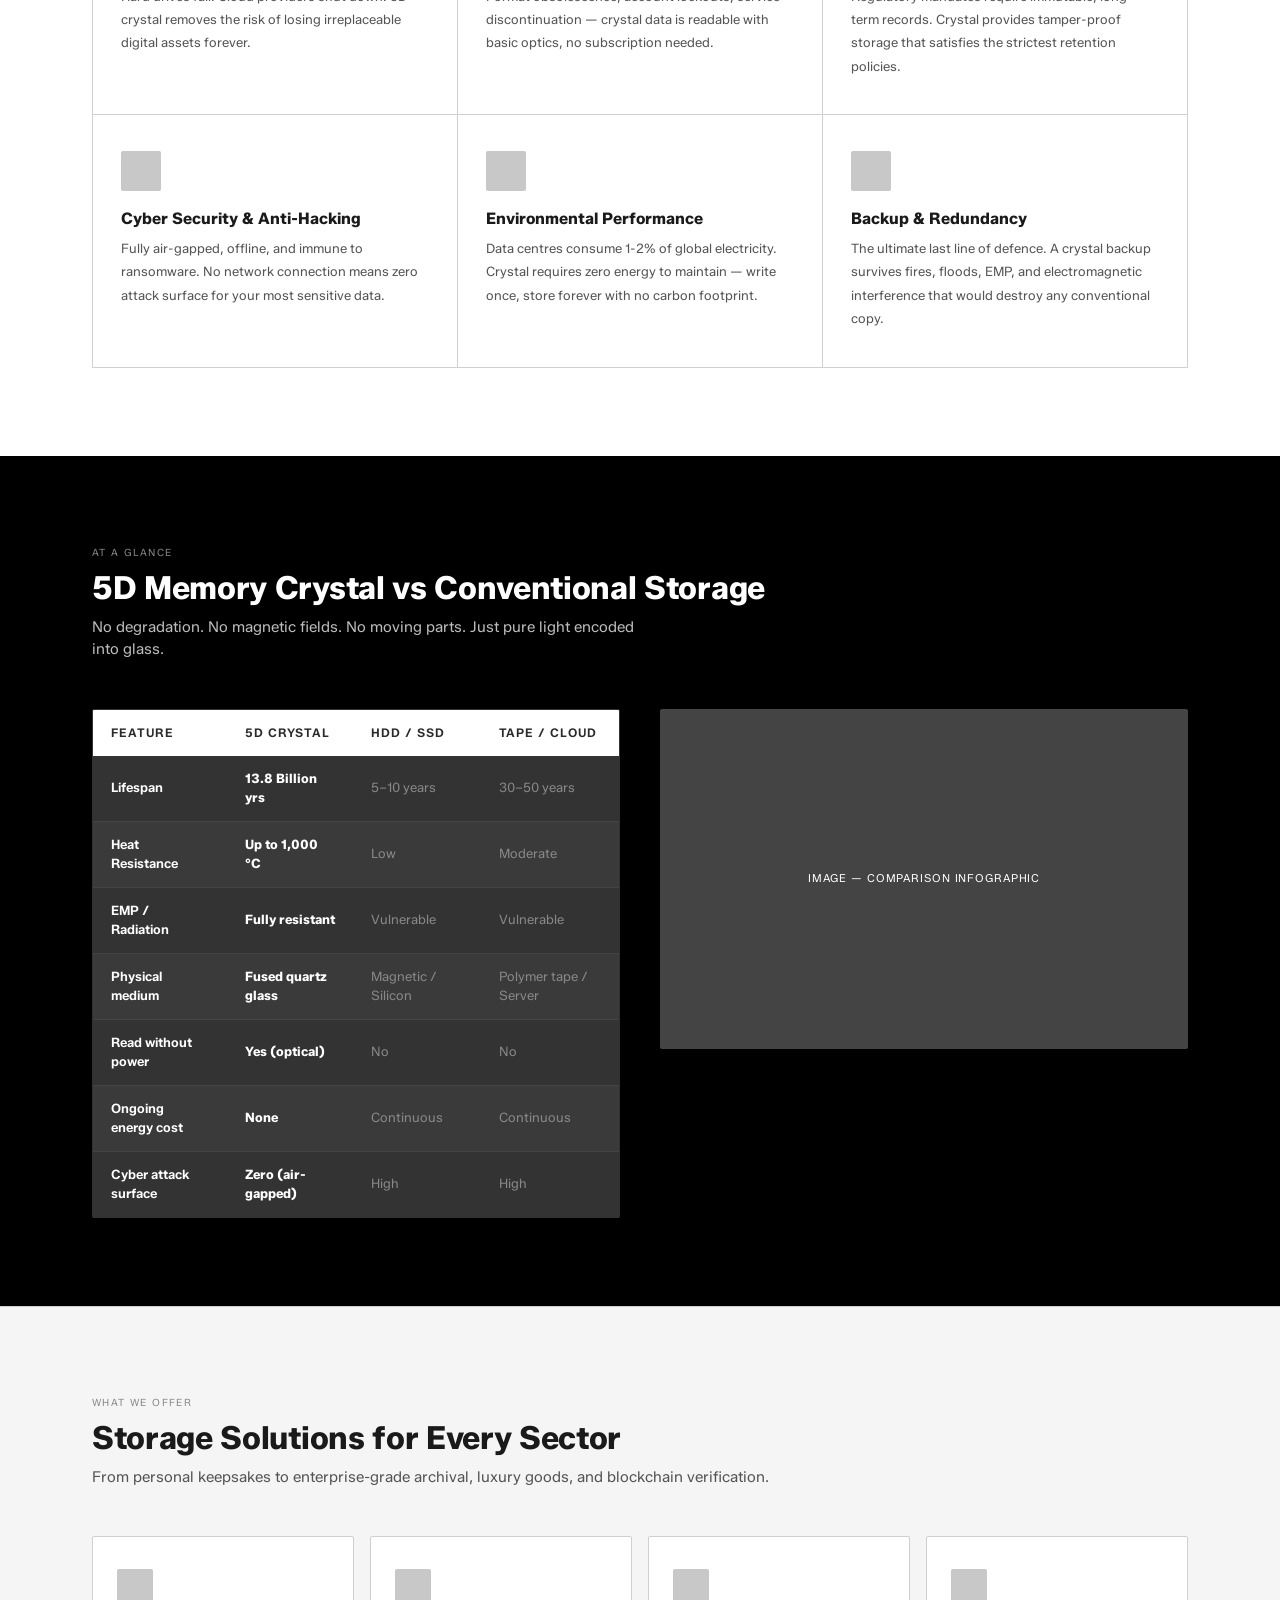
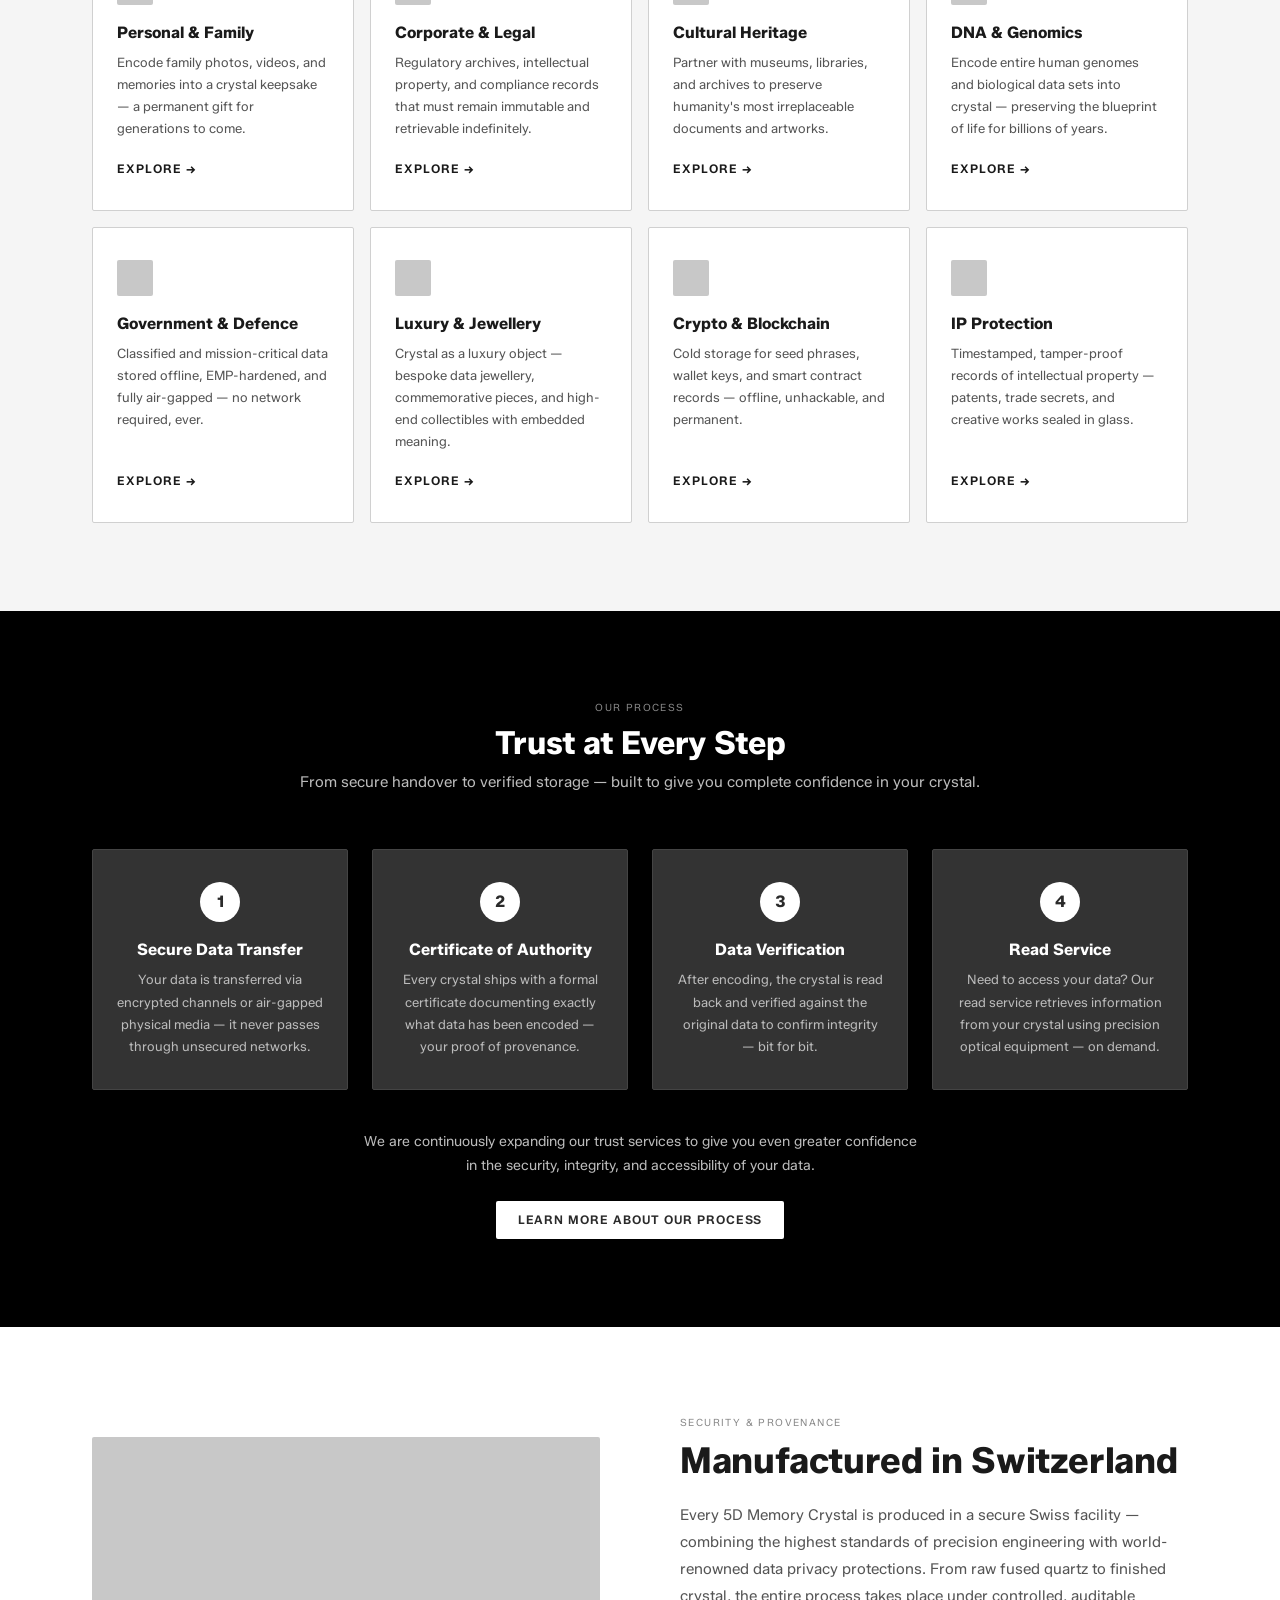
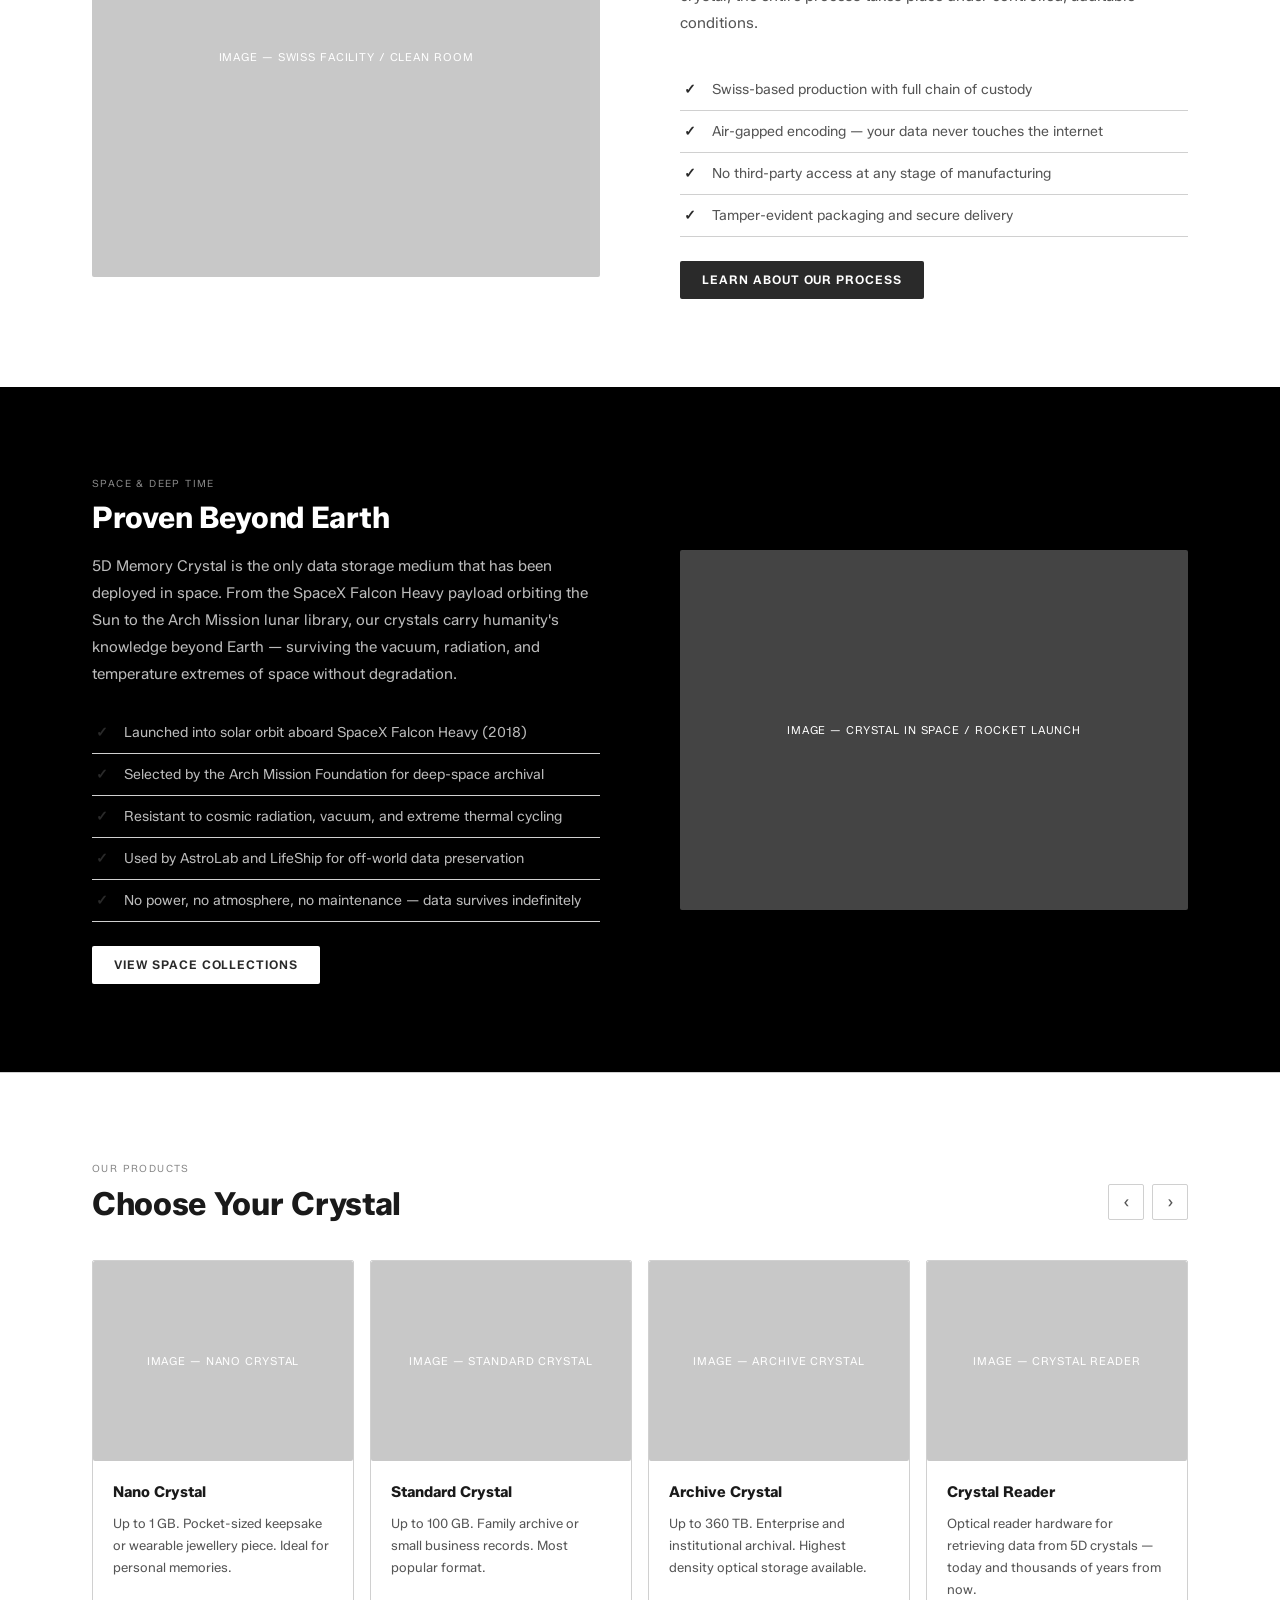
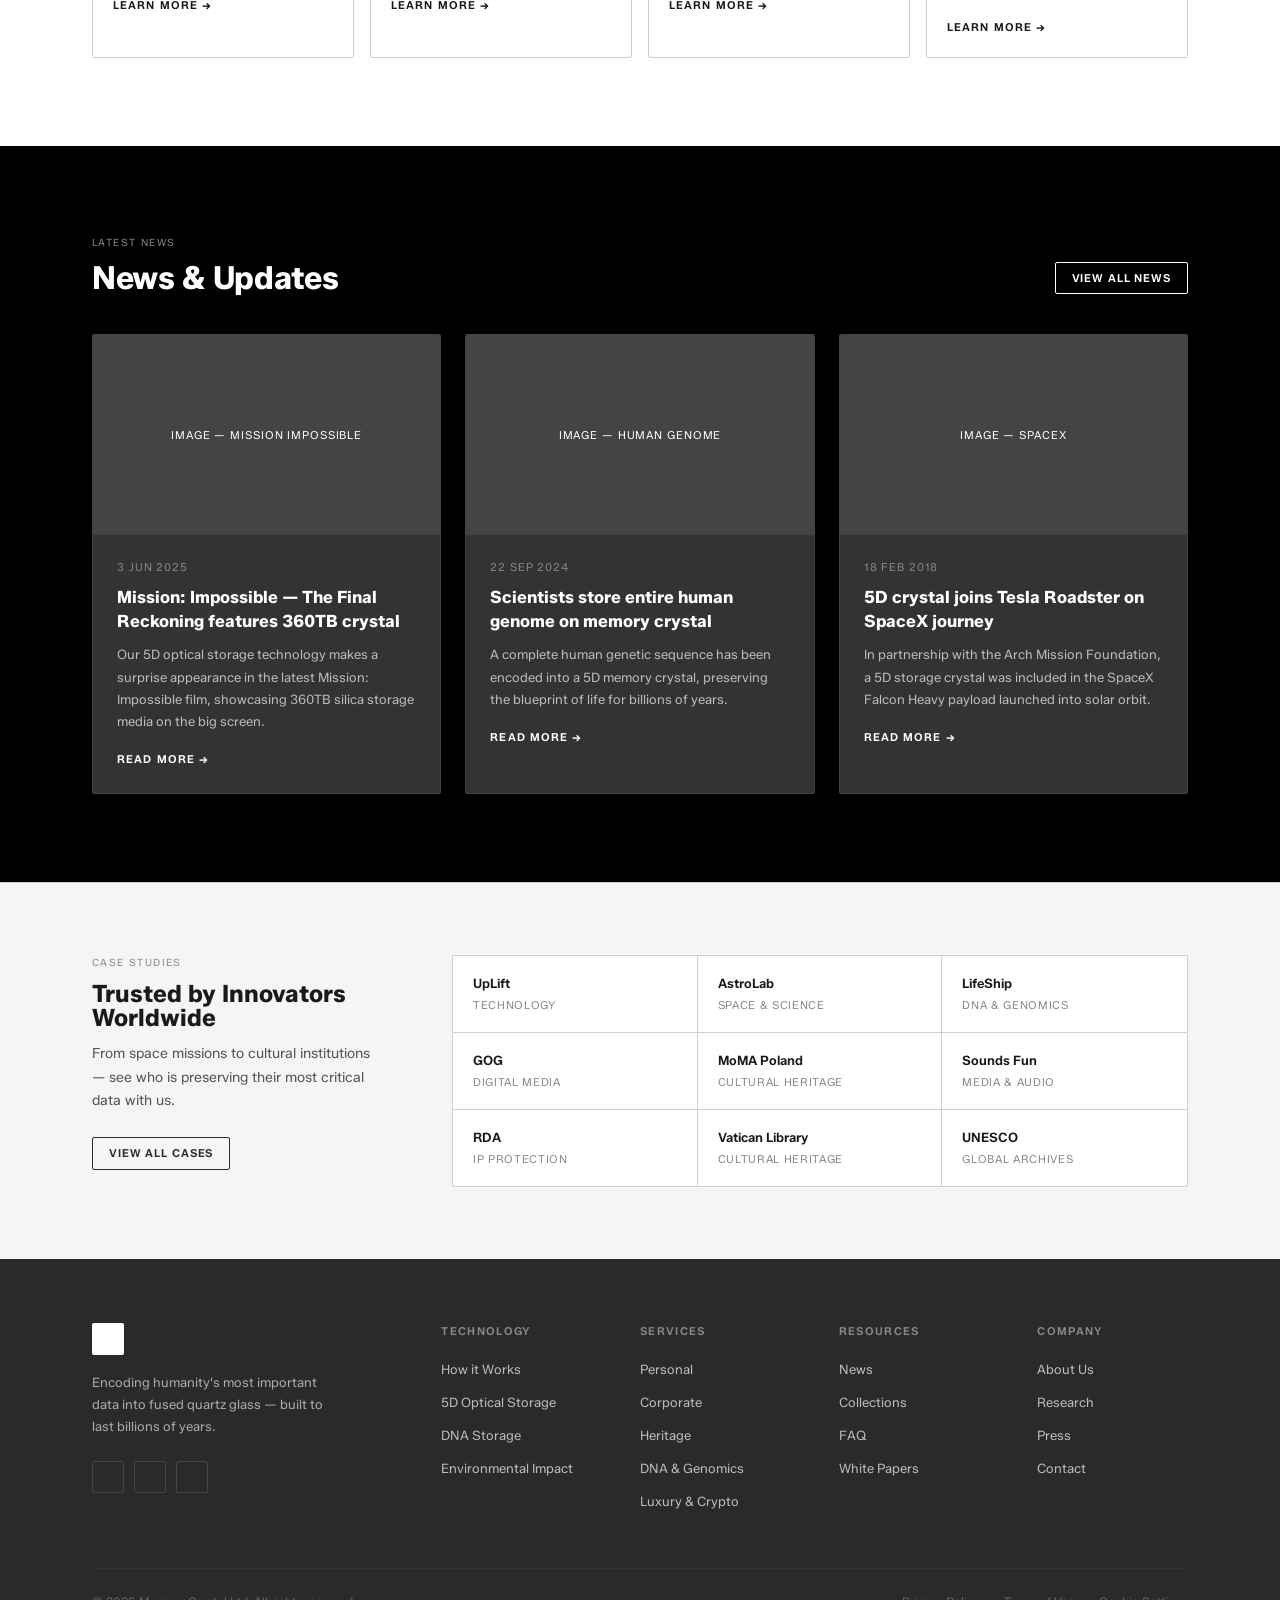
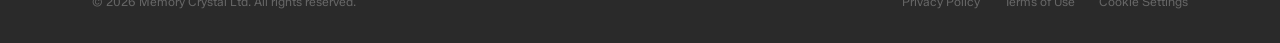
==== commit 75cdbadd: "Update hero tagline to "The Most Durable Storage in the World" Co-Authored-By: Claude Opus 4.6 <nore" ====
--- a/index.html
+++ b/index.html
@@ -47,7 +47,7 @@
     <div class="hero-inner">
       <div class="hero-content">
         <p class="hero-eyebrow">5D Optical Data Storage · Founded on 30+ years of R&D</p>
-        <h1 class="hero-headline">Most Durable Storage<br>for the Most Important Data</h1>
+        <h1 class="hero-headline">The Most Durable<br>Storage in the World</h1>
         <p class="hero-sub">
           5D Memory Crystal encodes your most valuable digital assets into fused quartz glass — virtually indestructible, readable for billions of years, with zero ongoing energy cost.
         </p>
--- a/styles.css
+++ b/styles.css
@@ -115,6 +115,18 @@
 .inverted .case-type { color: #888; }
 .inverted + .divider { border-top-color: transparent; }
 .inverted .divider { border-top-color: #444; }
+.inverted .faq-item { border-bottom-color: #333; }
+.inverted .faq-q { color: var(--white); }
+.inverted .faq-a { color: #bbb; }
+.inverted .gallery-card { background: #333; border-color: #444; }
+.inverted .gallery-name { color: var(--white); }
+.inverted .gallery-meta { color: #888; }
+.inverted .gallery-sub { color: #bbb; }
+.inverted .filter-tab { background: #333; color: #bbb; border-color: #444; }
+.inverted .filter-tab.active { background: var(--white); color: var(--accent); }
+.inverted .stat-num { color: var(--white); }
+.inverted .stat-label { color: #888; }
+.inverted .stats-grid > div { border-color: #333; }
 
 /* ── PLACEHOLDER ── */
 .img-ph {
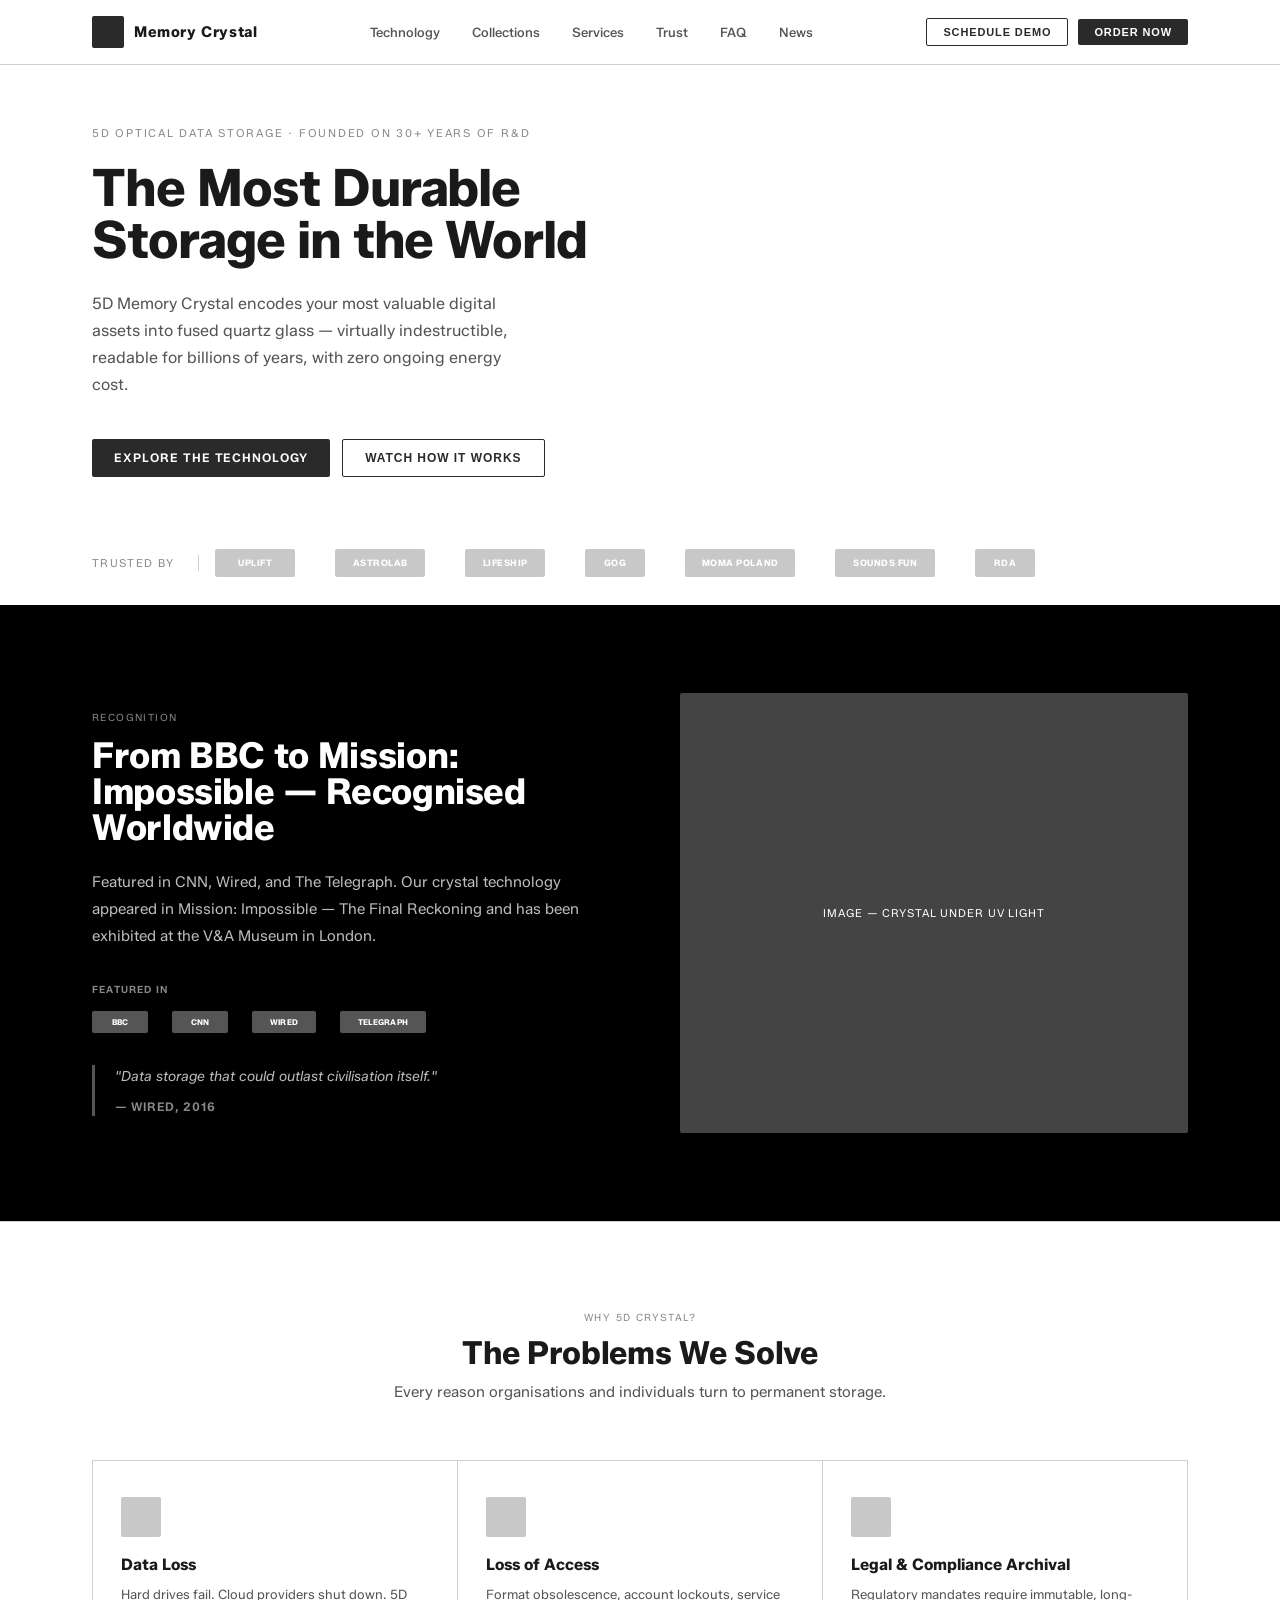
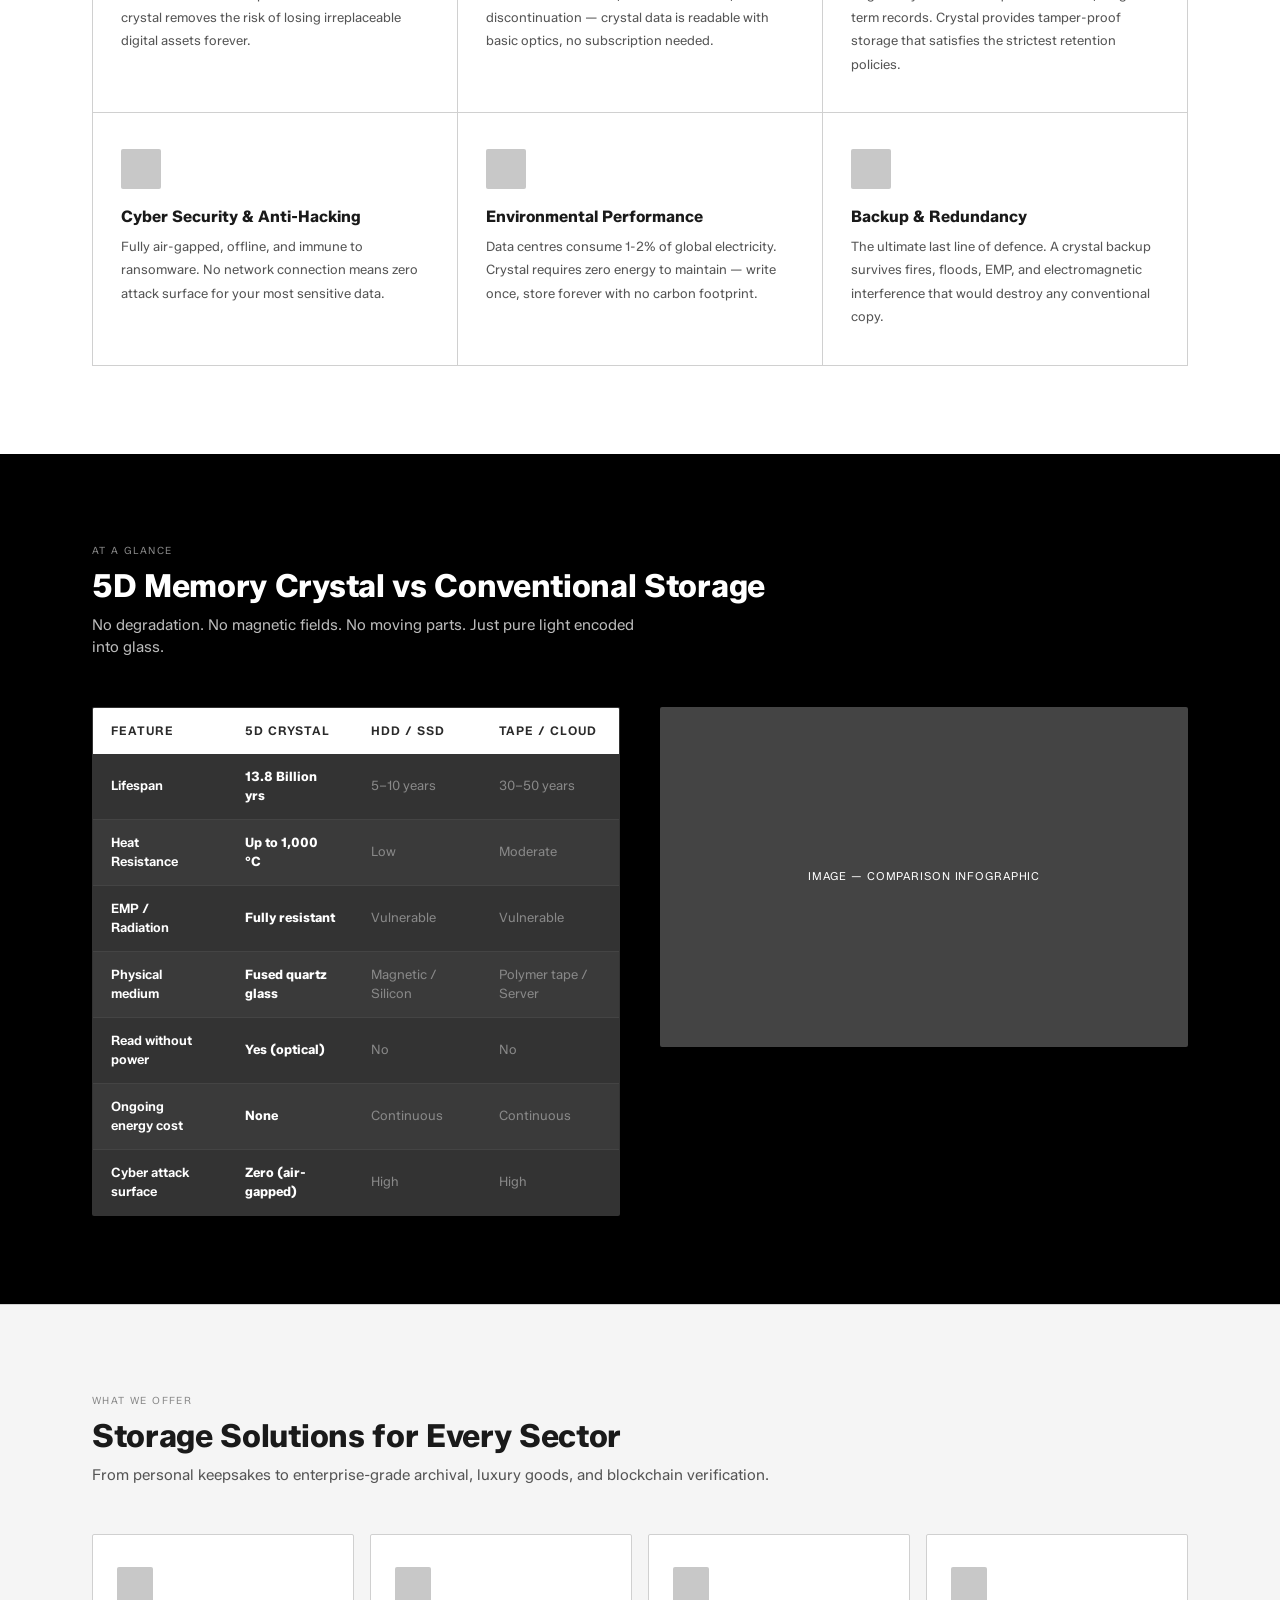
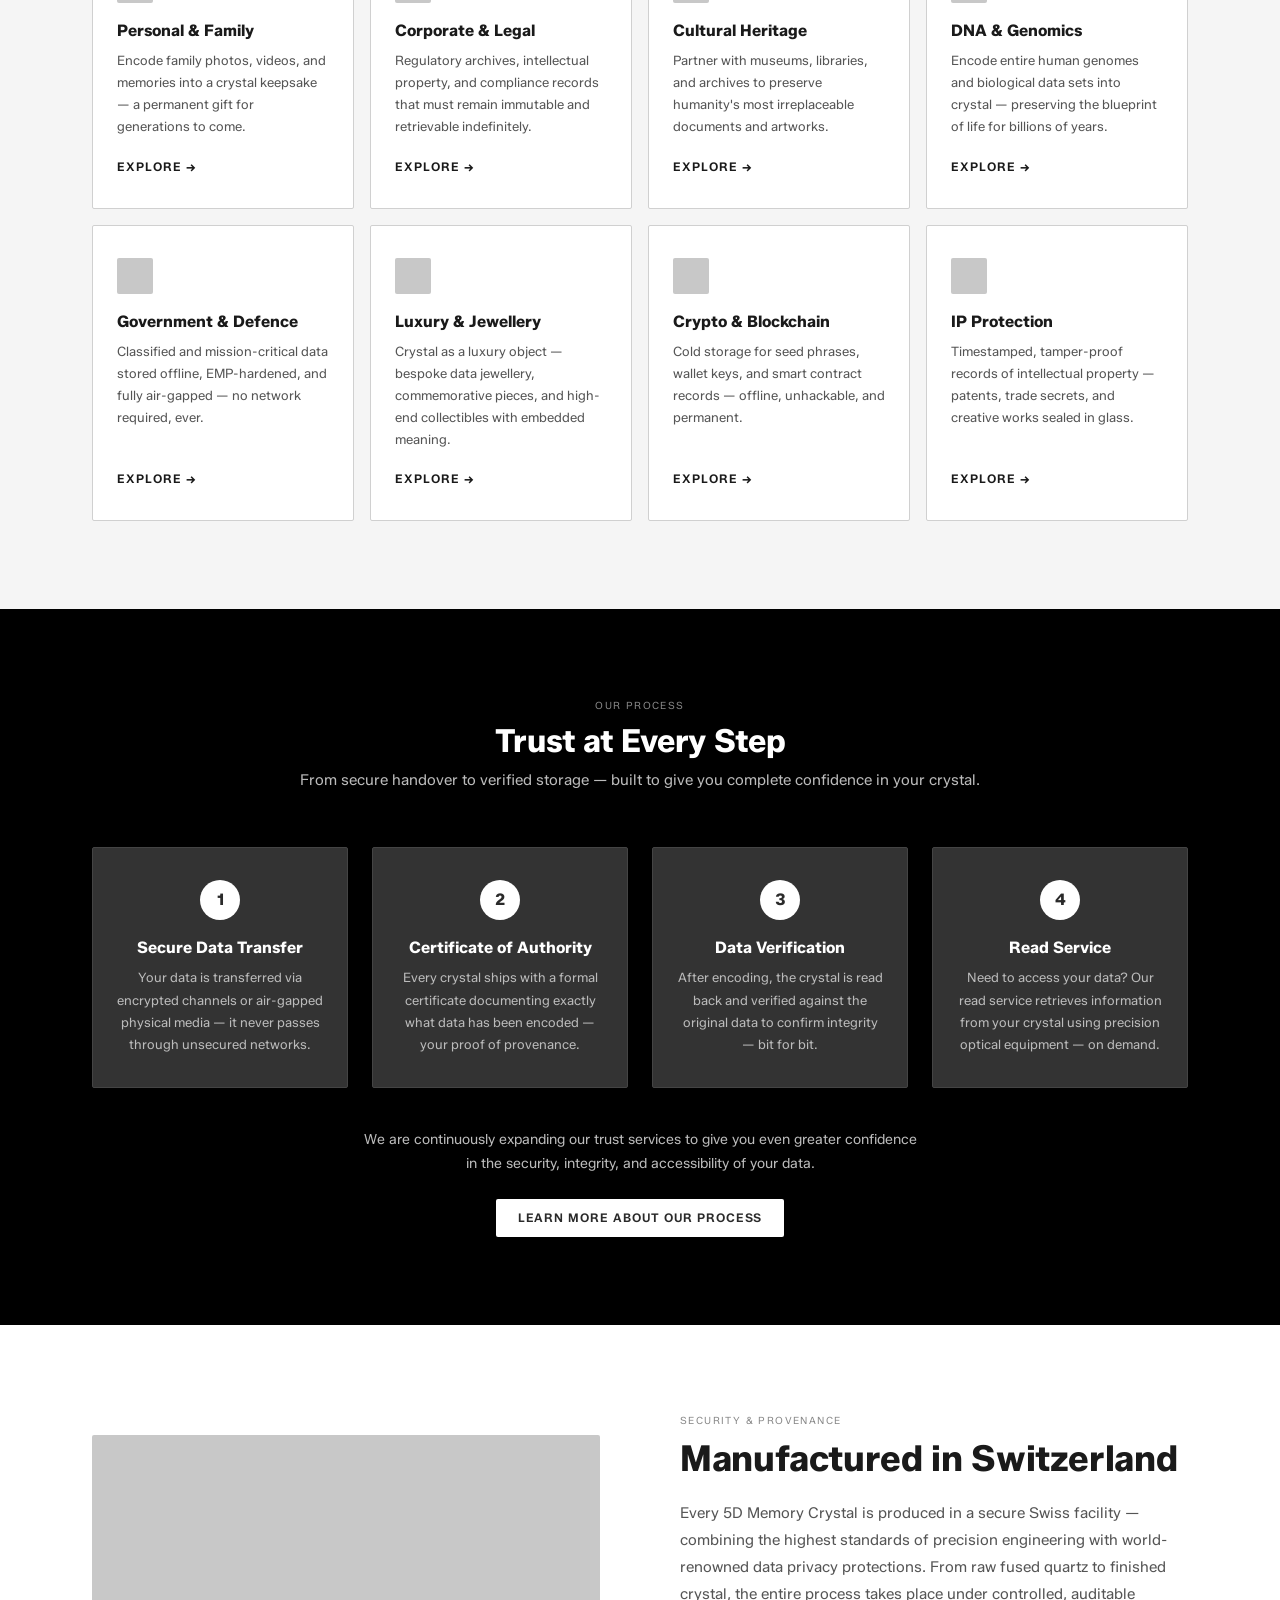
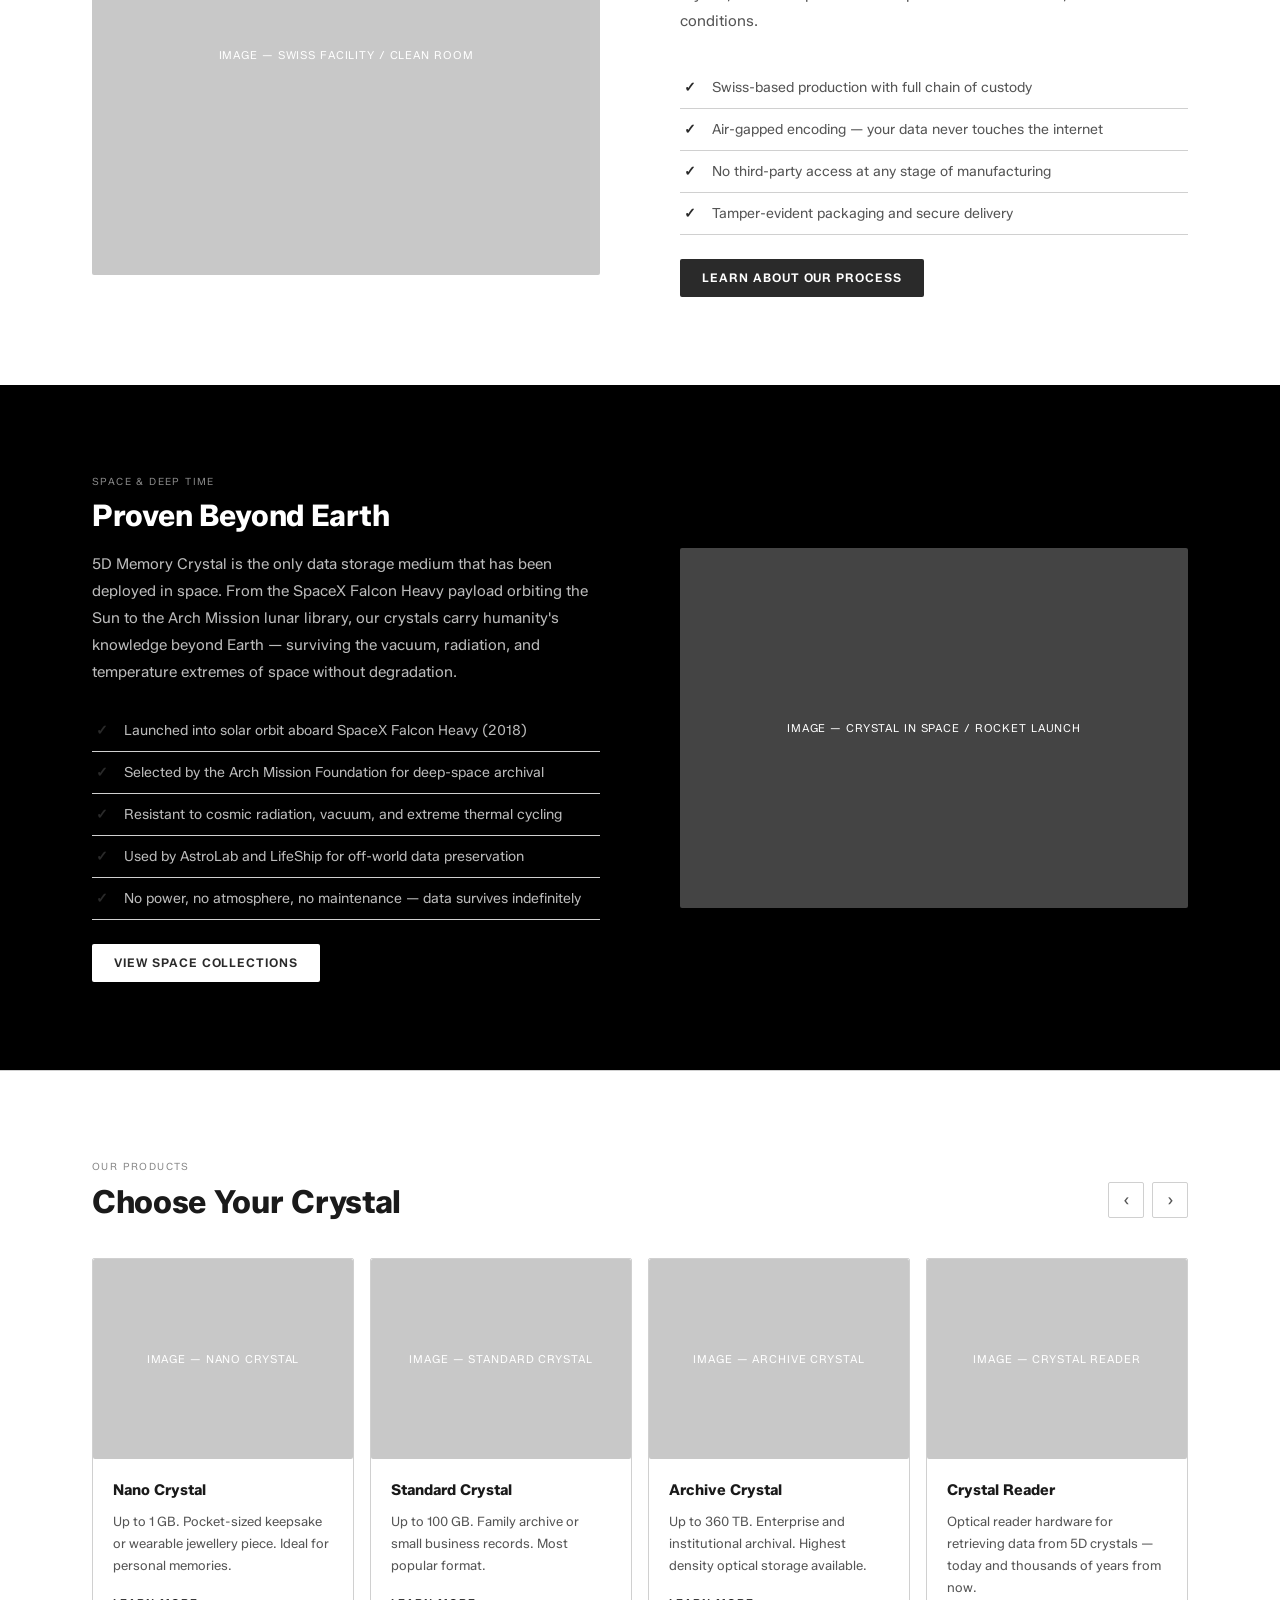
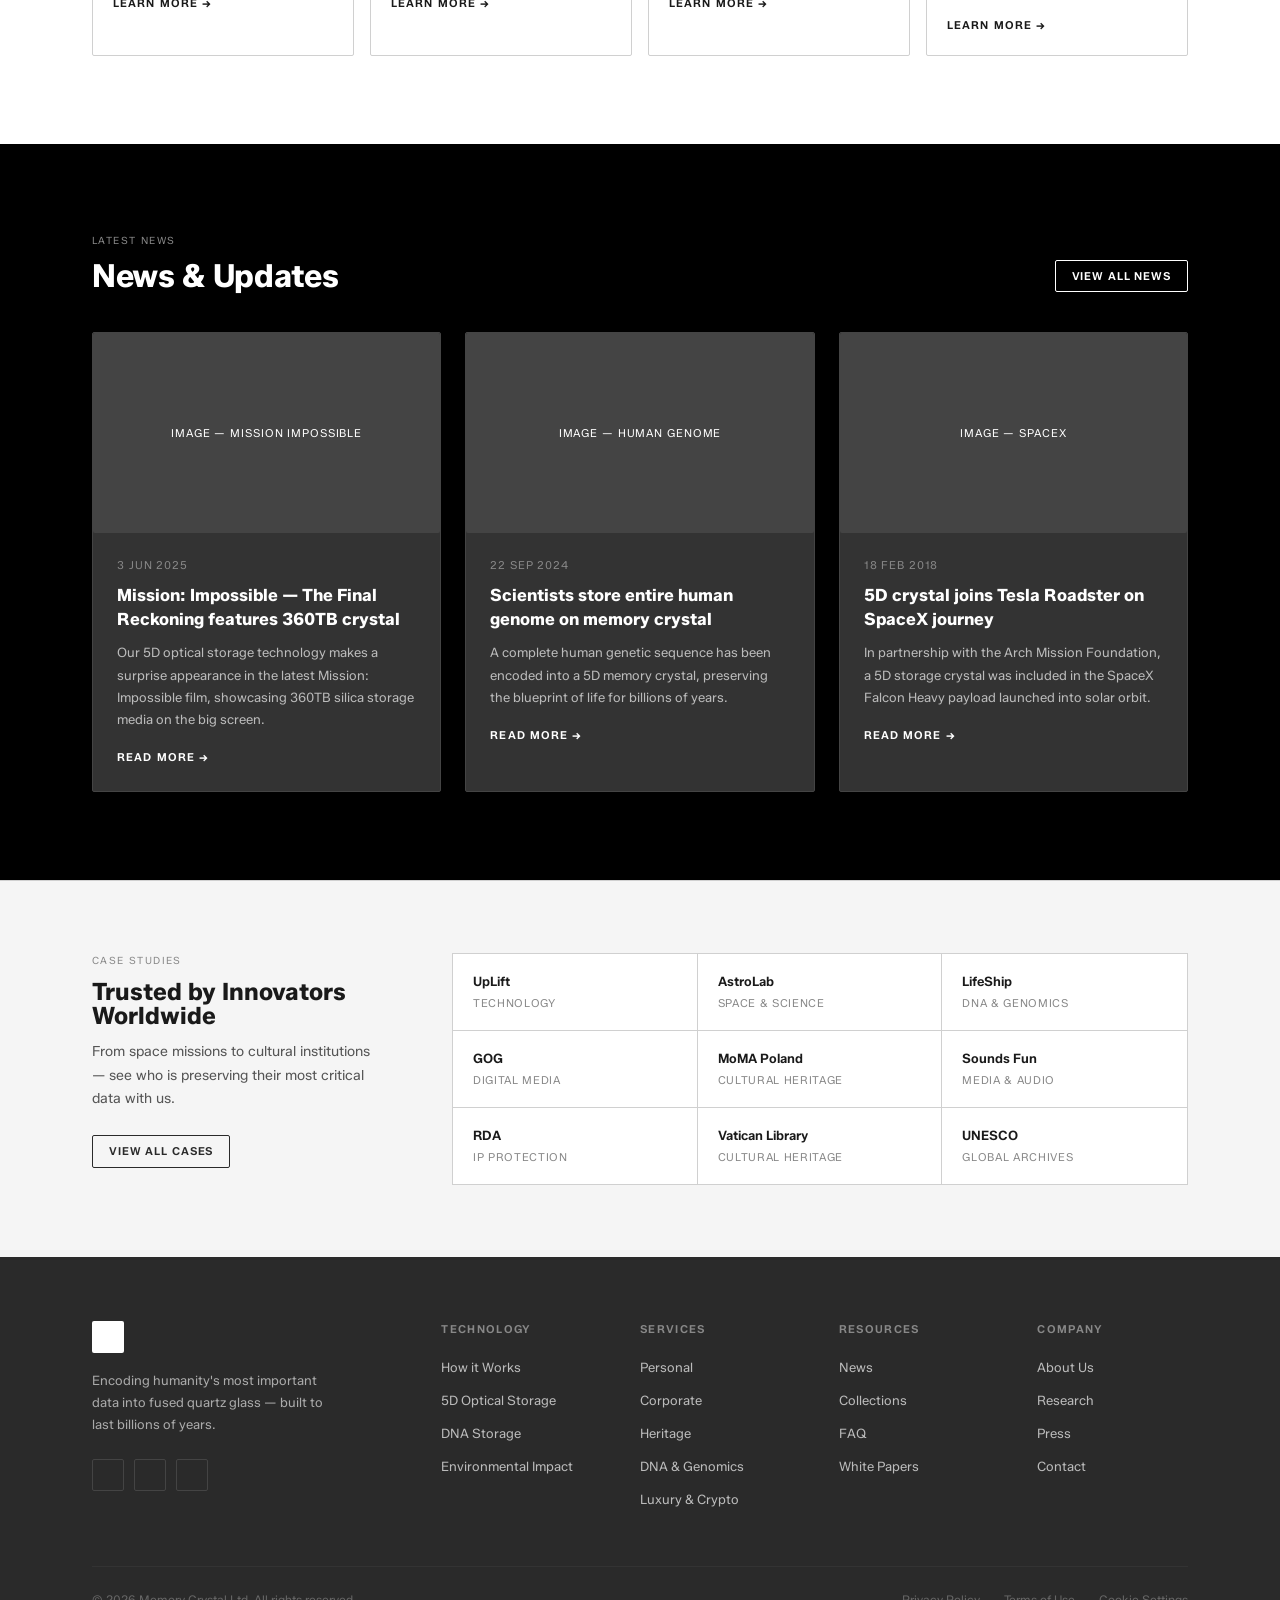
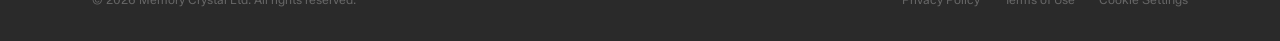
==== commit 9f4ff24a: "Replace hero image with autoplay video and clean up Trusted By section - Swap hero placeholder image" ====
--- a/index.html
+++ b/index.html
@@ -56,7 +56,9 @@
           <button class="btn btn-ghost">Watch How It Works</button>
         </div>
       </div>
-      <div class="img-ph hero-image">IMAGE — Crystal / Lab</div>
+      <video class="hero-video" autoplay muted loop playsinline>
+        <source src="crystal-main-video.mp4" type="video/mp4">
+      </video>
     </div>
   </div>
 </section>
--- a/styles.css
+++ b/styles.css
@@ -221,7 +221,13 @@
   line-height: 1.7; margin-bottom: 40px;
 }
 .hero-ctas { display: flex; gap: 12px; flex-wrap: wrap; }
-.hero-image { height: 400px; border-radius: 2px 2px 0 0; }
+.hero-video {
+  width: 100%;
+  height: 400px;
+  object-fit: cover;
+  border-radius: 2px 2px 0 0;
+  display: block;
+}
 
 /* ── PAGE HERO (subpages) ── */
 .page-hero {
@@ -237,8 +243,7 @@
    CLIENT LOGOS STRIP
 ═══════════════════════════════════════════ */
 .logos-strip {
-  background: var(--bg); border-top: 1px solid var(--border);
-  border-bottom: 1px solid var(--border); padding: 28px 0;
+  background: var(--white); padding: 28px 0;
 }
 .logos-inner {
   display: flex; align-items: center; gap: 16px;
@@ -649,7 +654,7 @@
   .hero-inner { gap: 40px; }
   .hero-headline { font-size: 40px; }
   .hero-content { padding-bottom: 64px; }
-  .hero-image { height: 380px; }
+  .hero-video { height: 380px; }
 
   /* Page hero */
   .page-hero { padding: 56px 0; }
@@ -748,7 +753,7 @@
   .hero-content { padding-bottom: 0; }
   .hero-headline { font-size: 32px; }
   .hero-sub { font-size: 15px; max-width: 100%; }
-  .hero-image { height: 260px; }
+  .hero-video { height: 260px; }
   .hero-eyebrow { font-size: 10px; }
 
   /* Page hero */
@@ -866,7 +871,7 @@
   .hero-sub { font-size: 14px; margin-bottom: 28px; }
   .hero-ctas { flex-direction: column; }
   .hero-ctas .btn { text-align: center; }
-  .hero-image { height: 200px; }
+  .hero-video { height: 200px; }
 
   .page-hero .hero-headline { font-size: 24px; }
 
